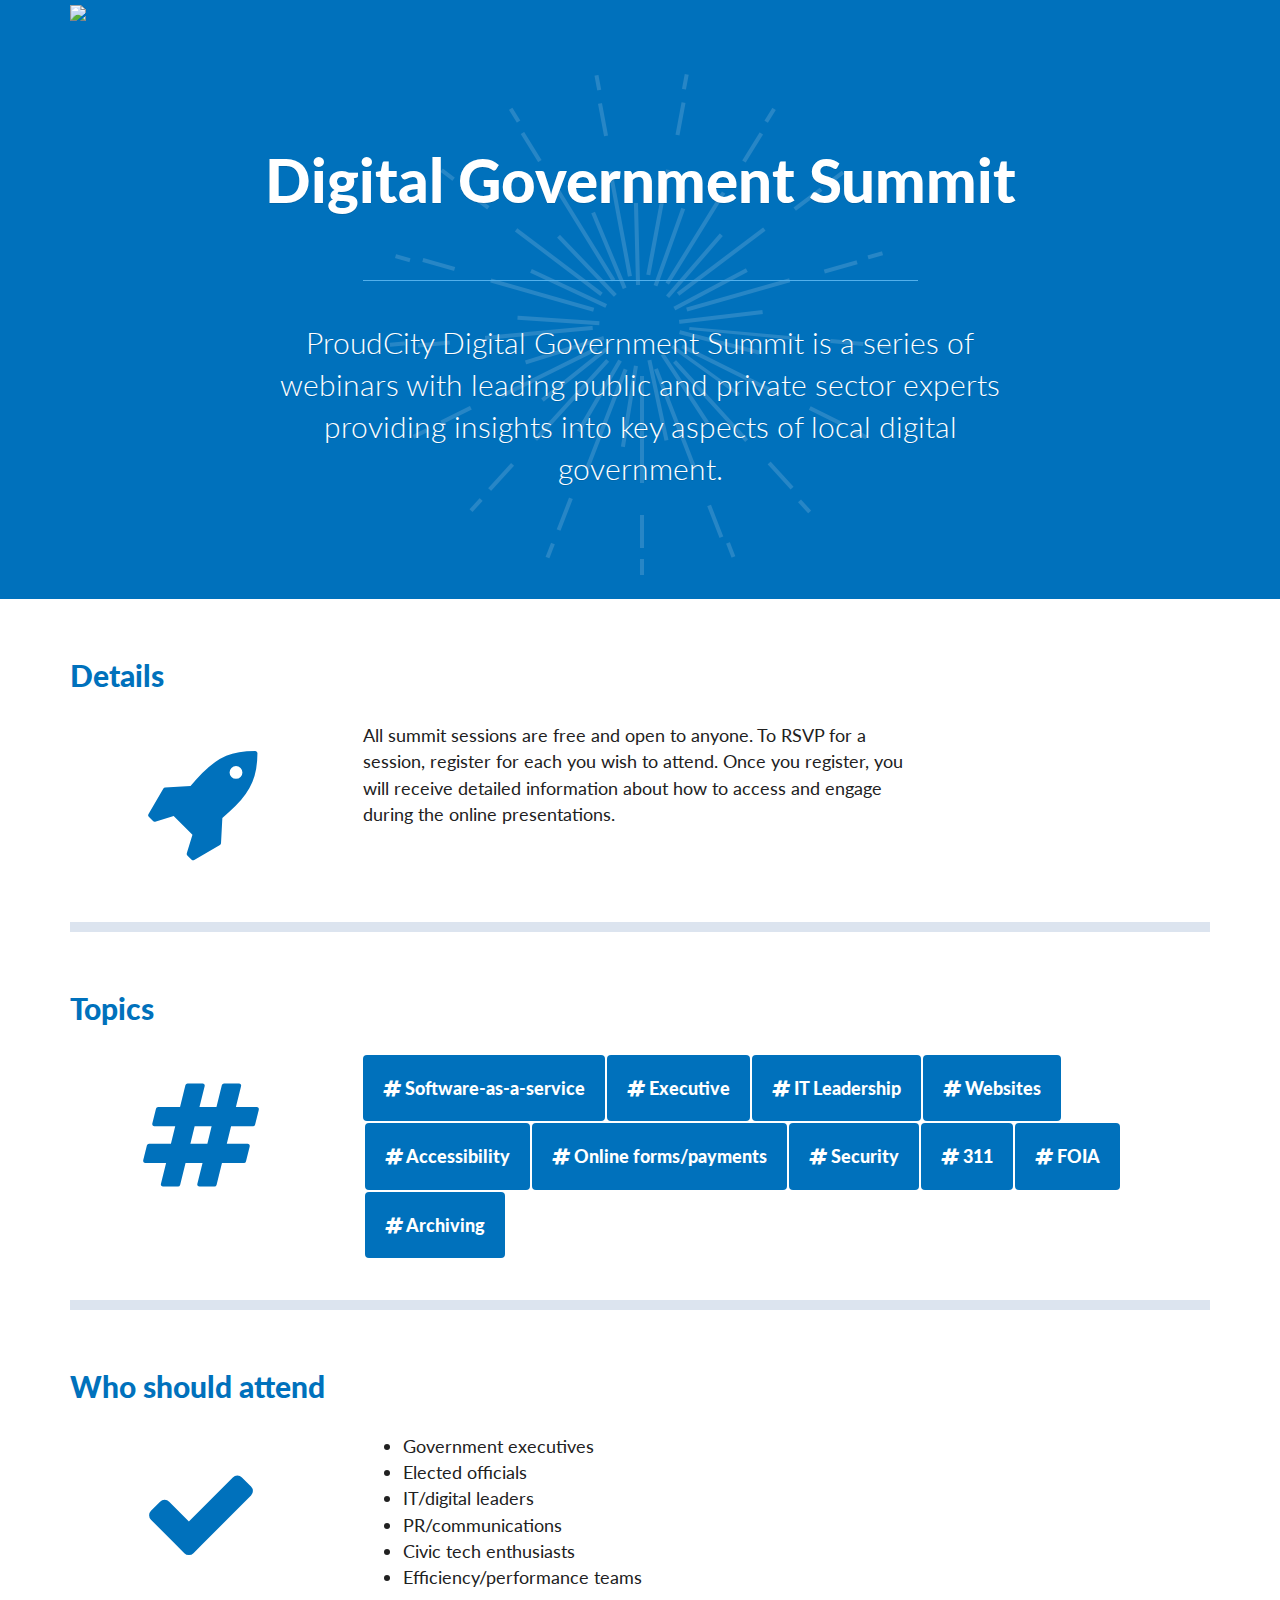
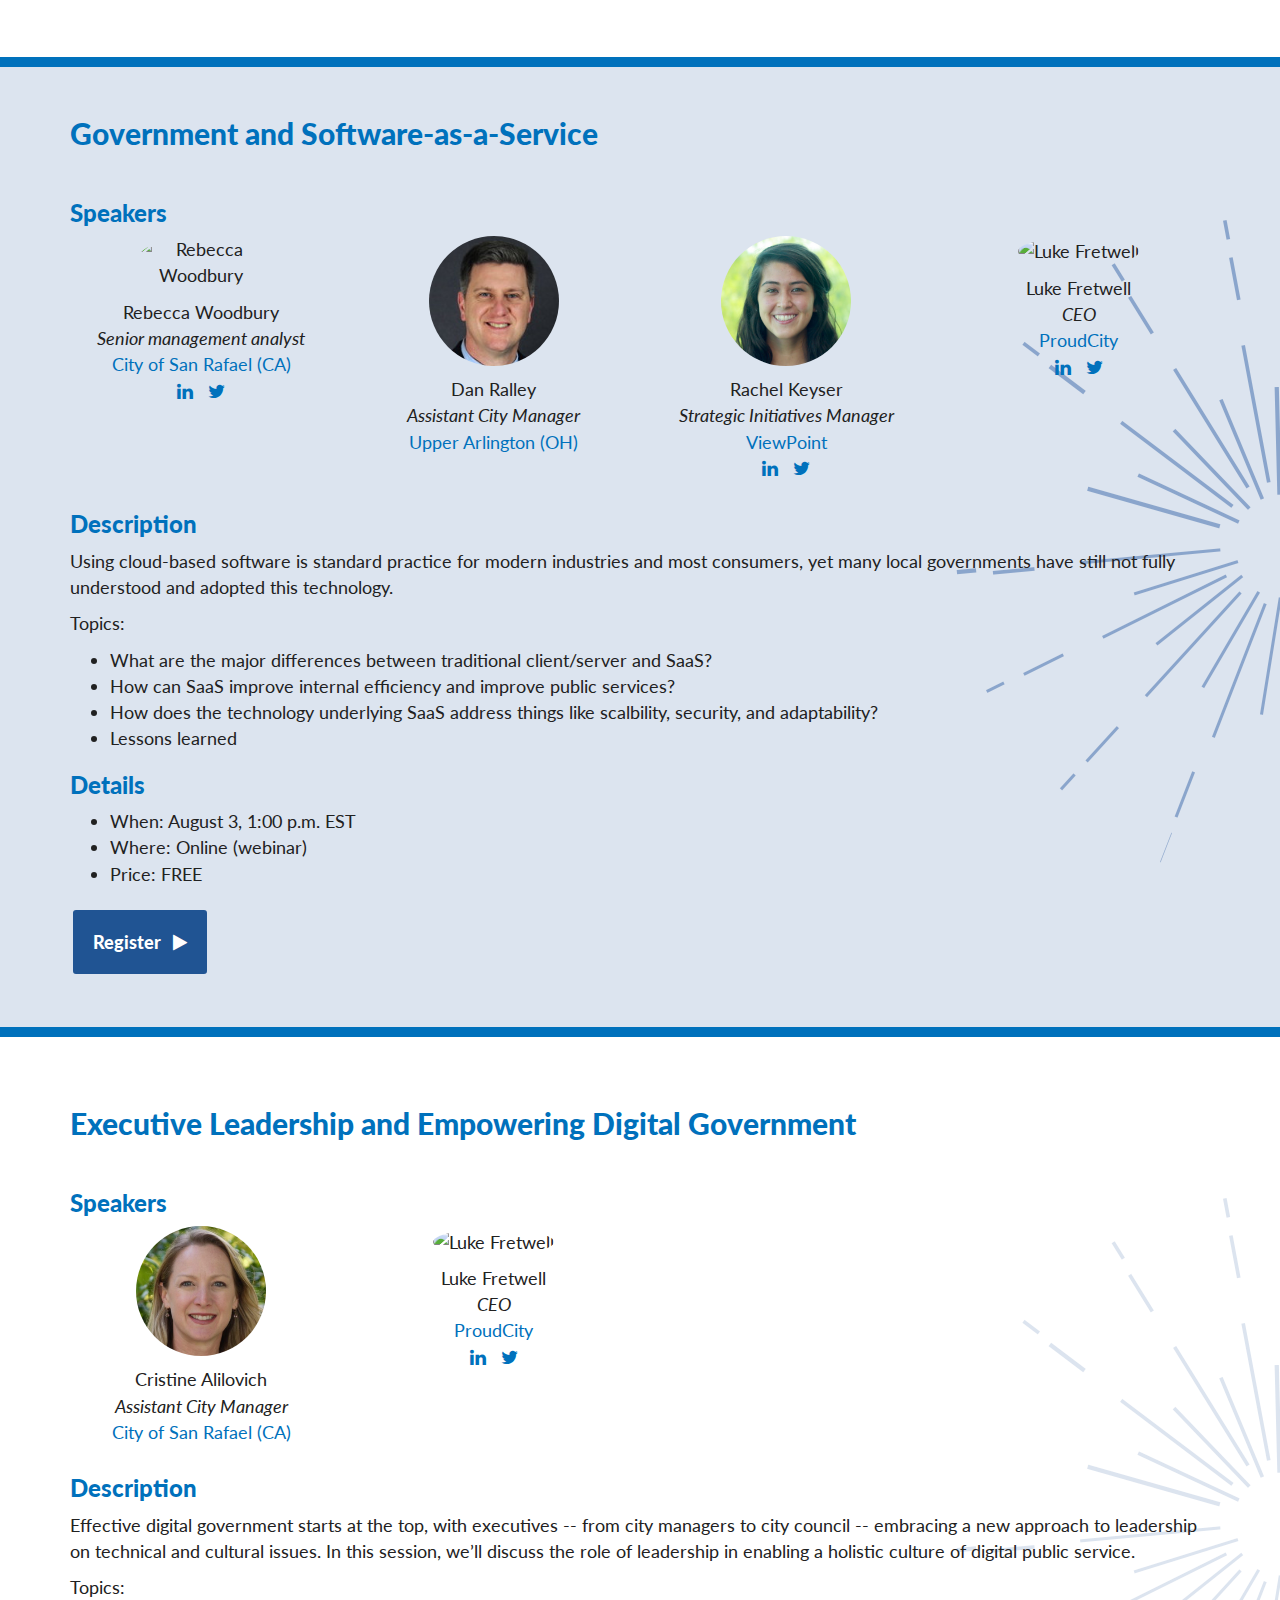
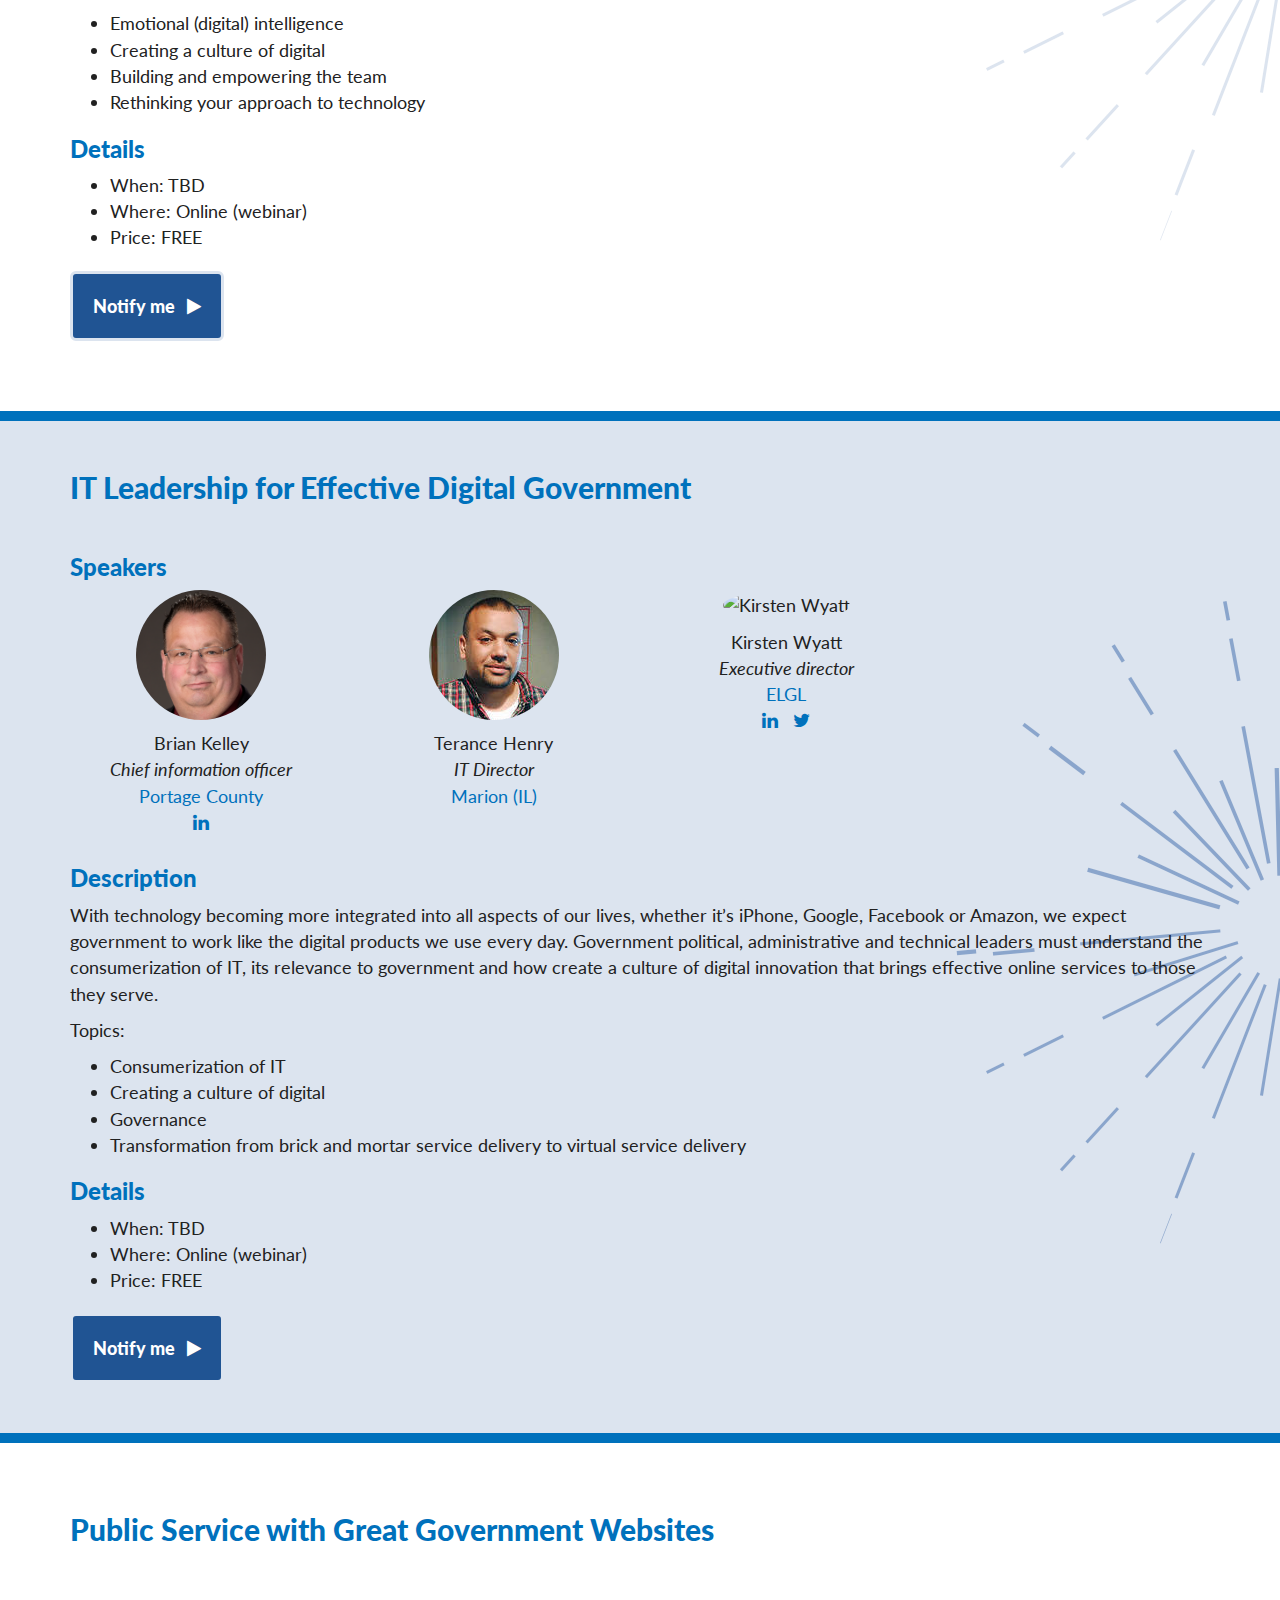
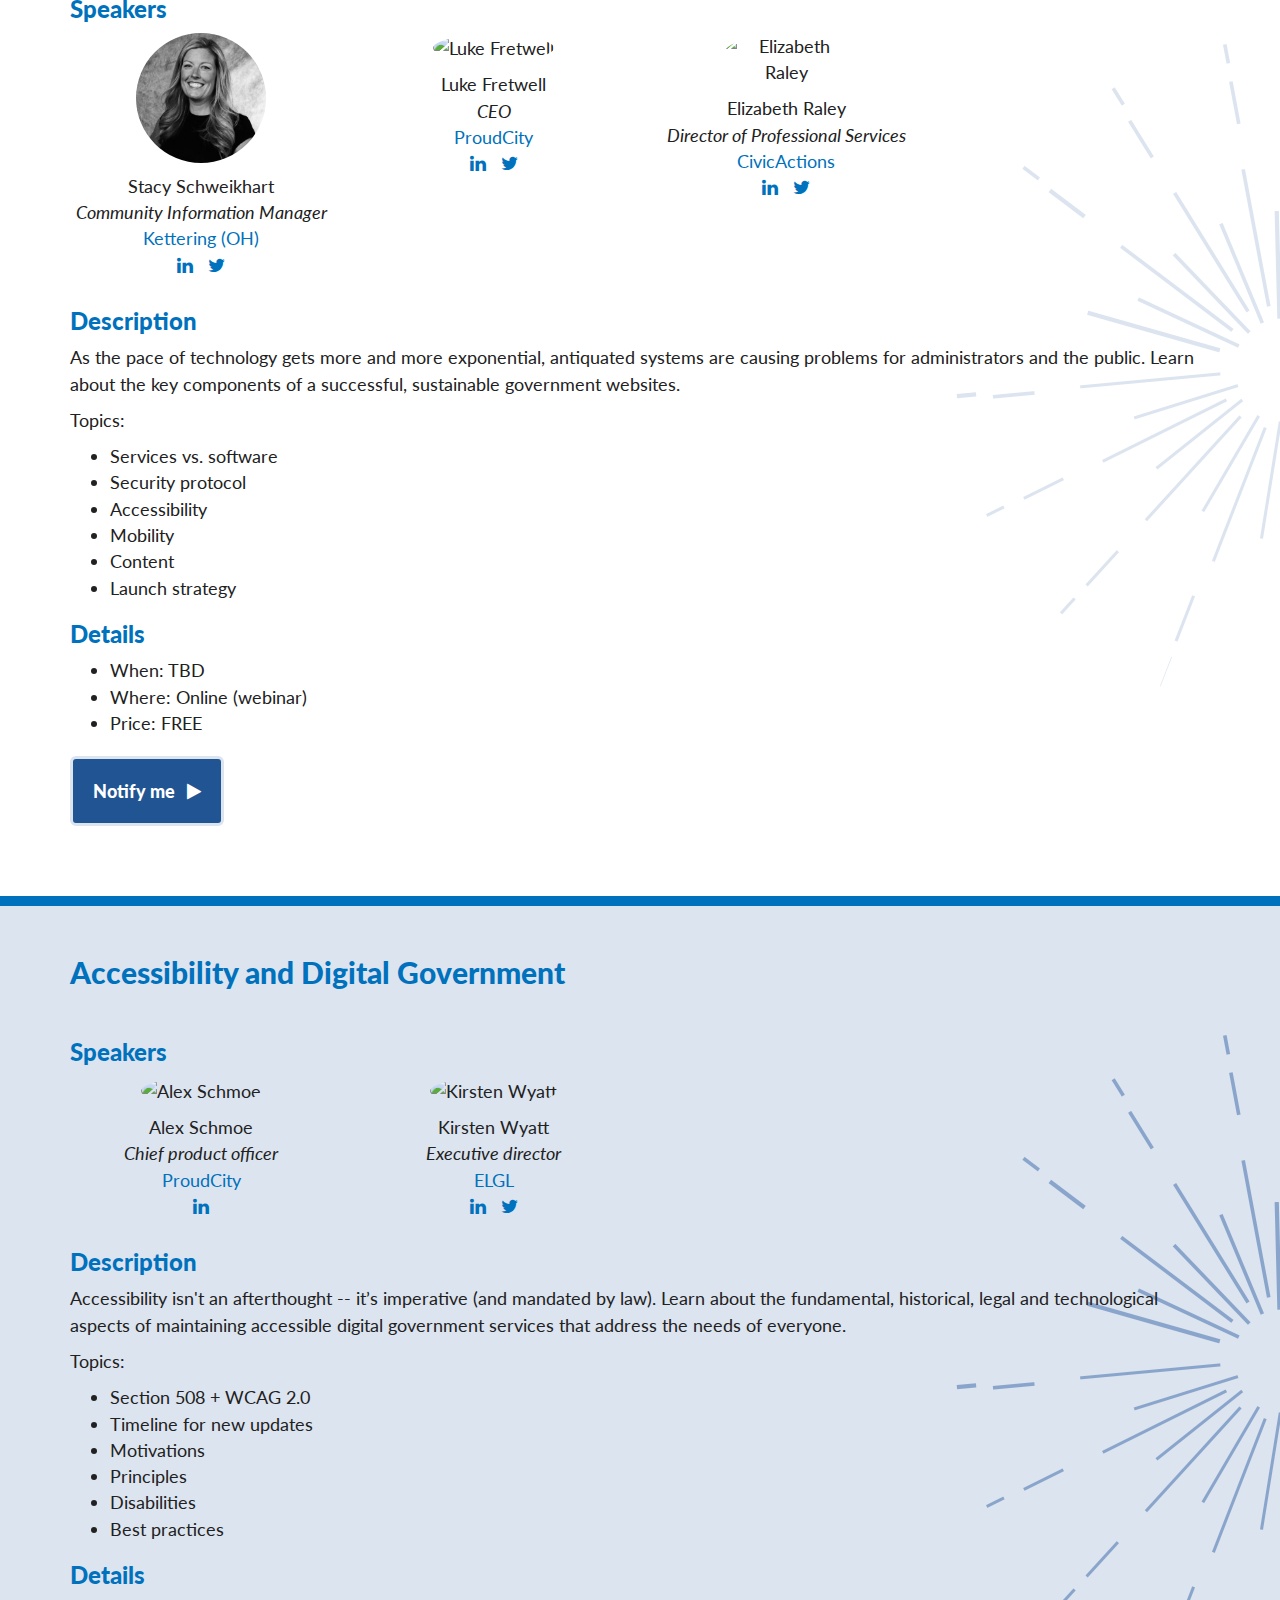
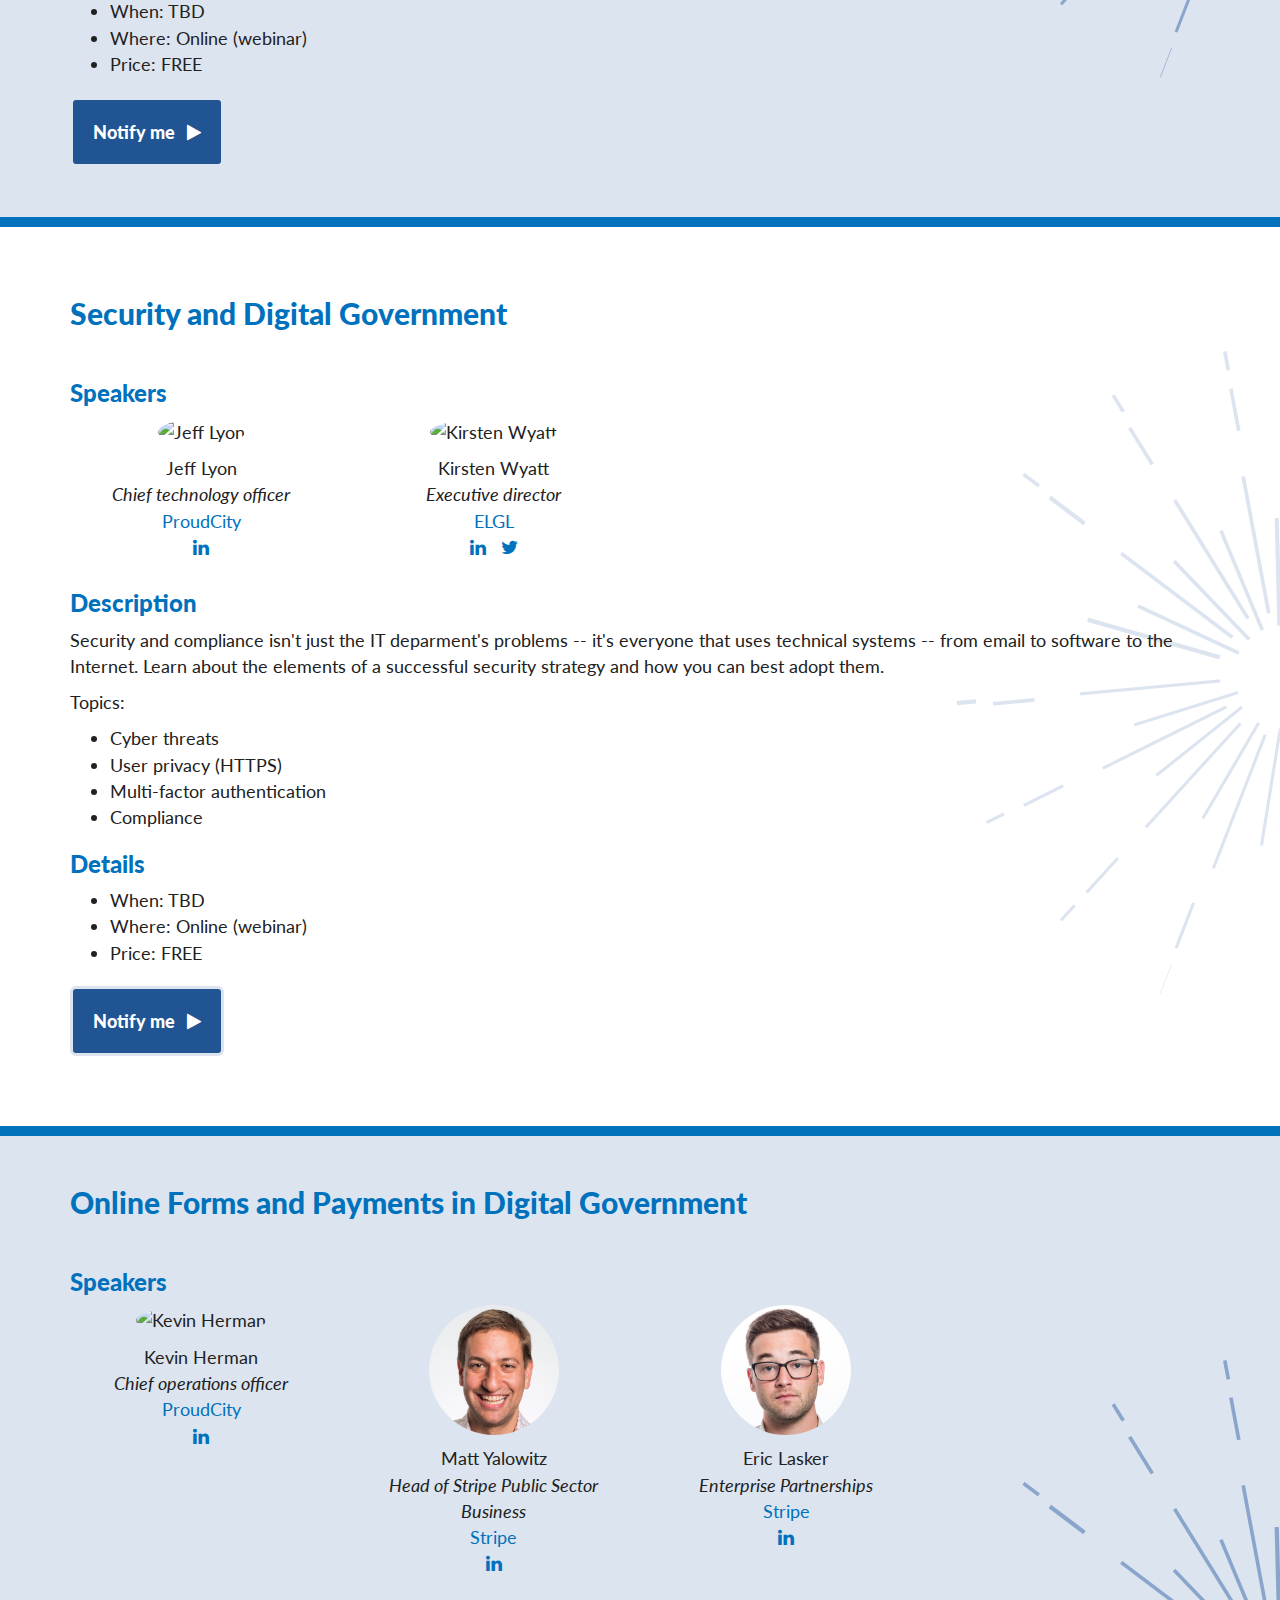
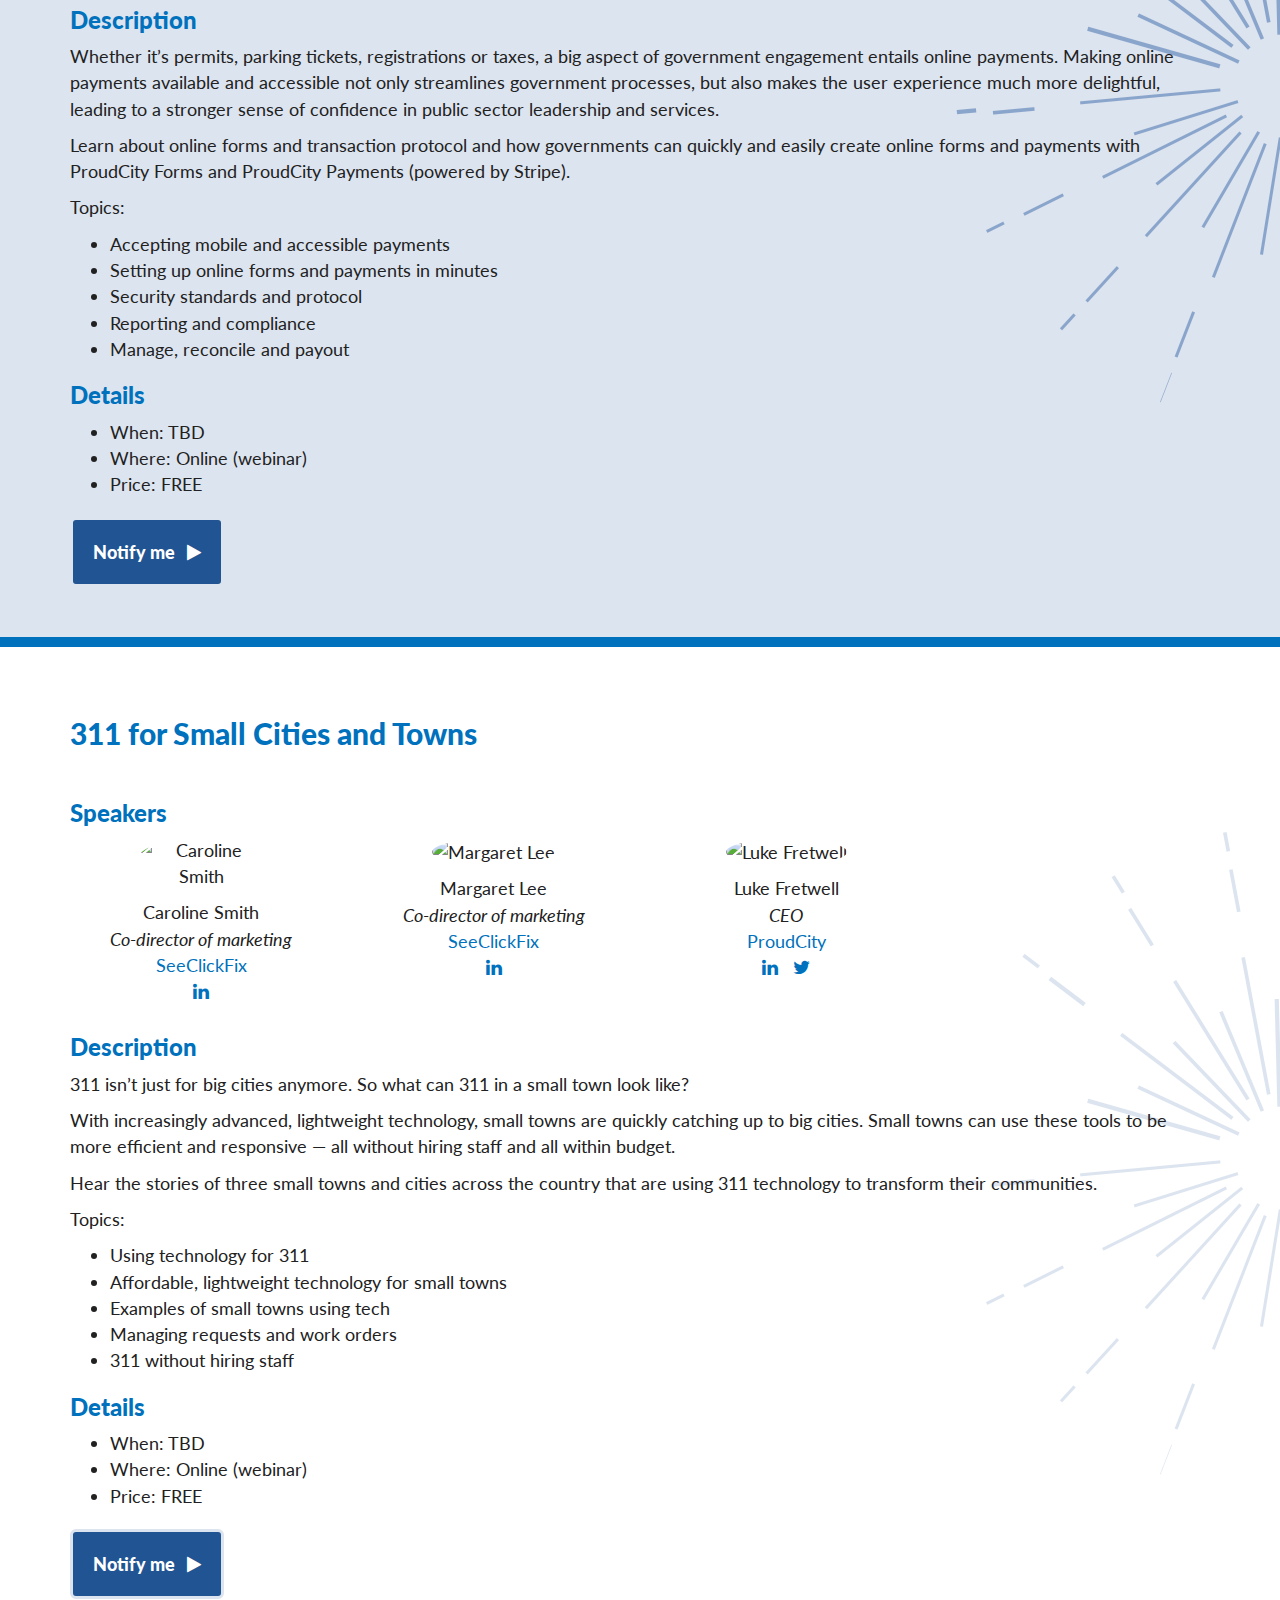
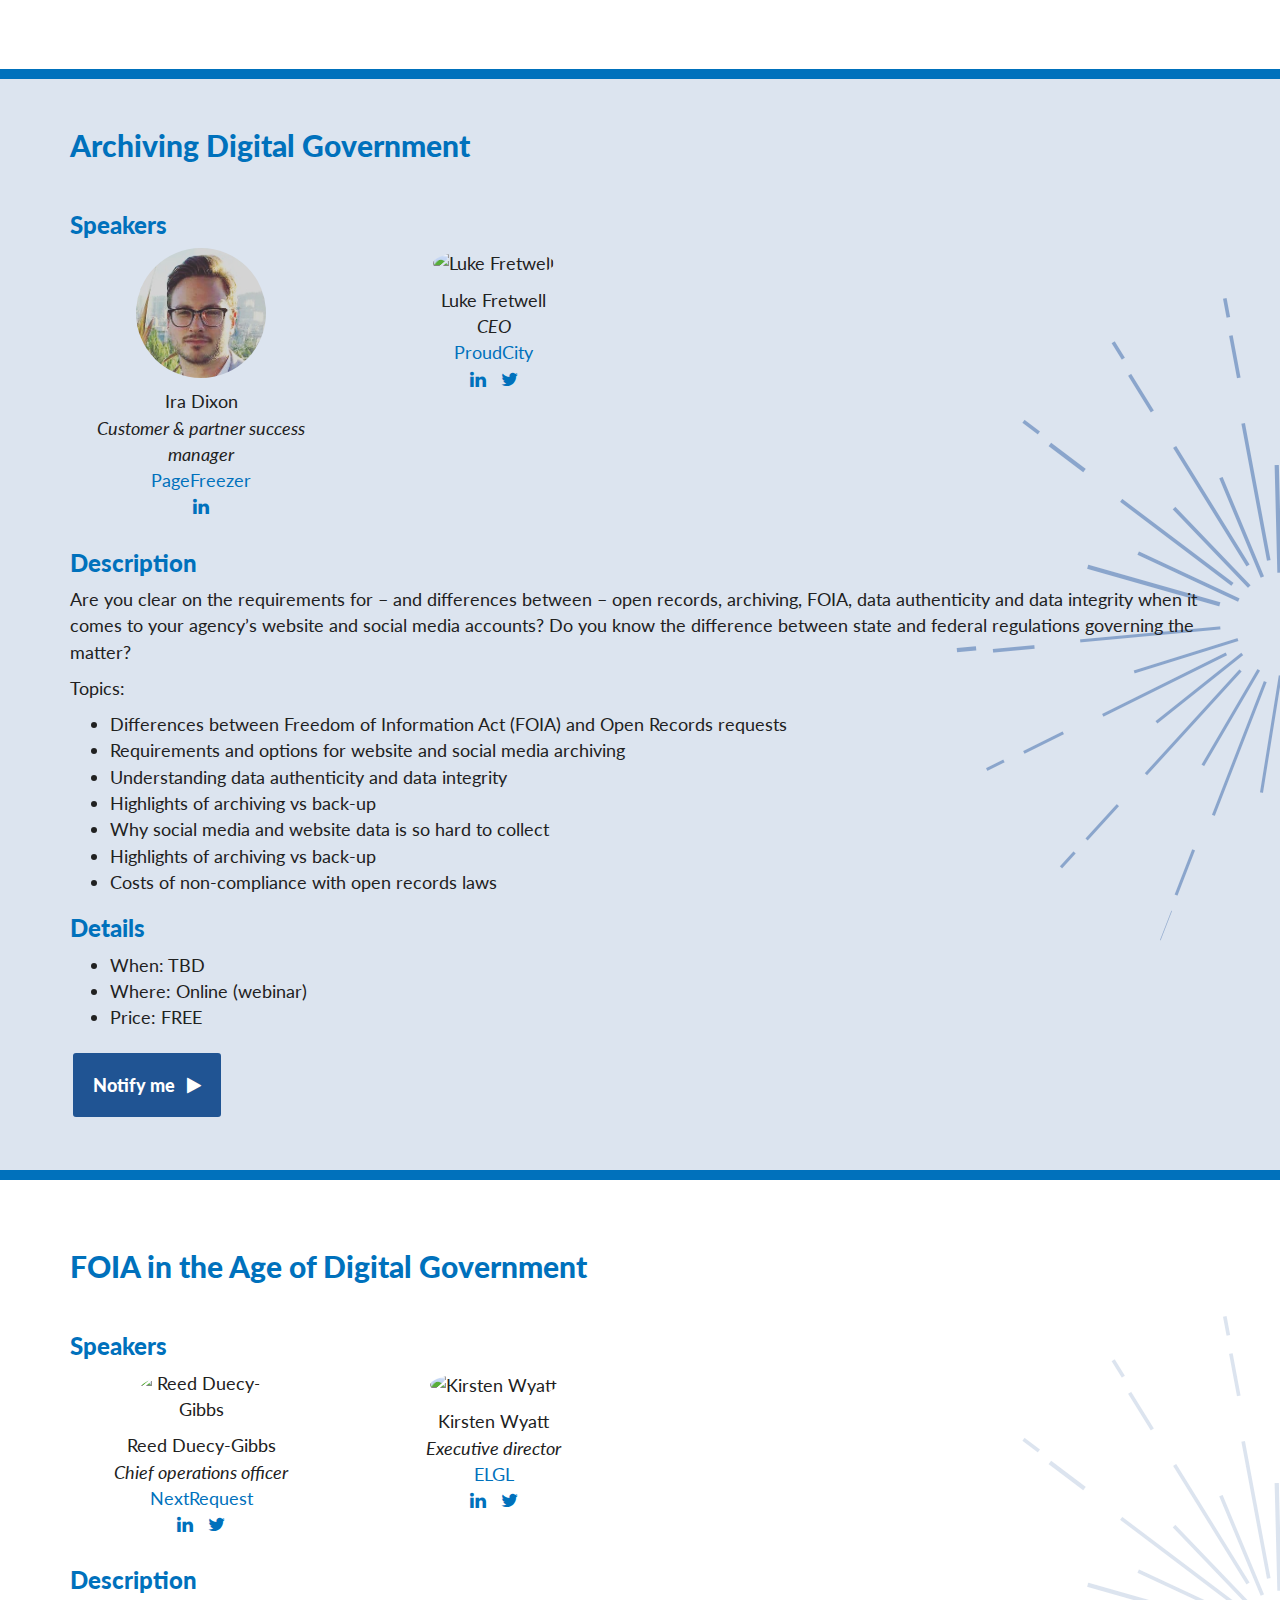
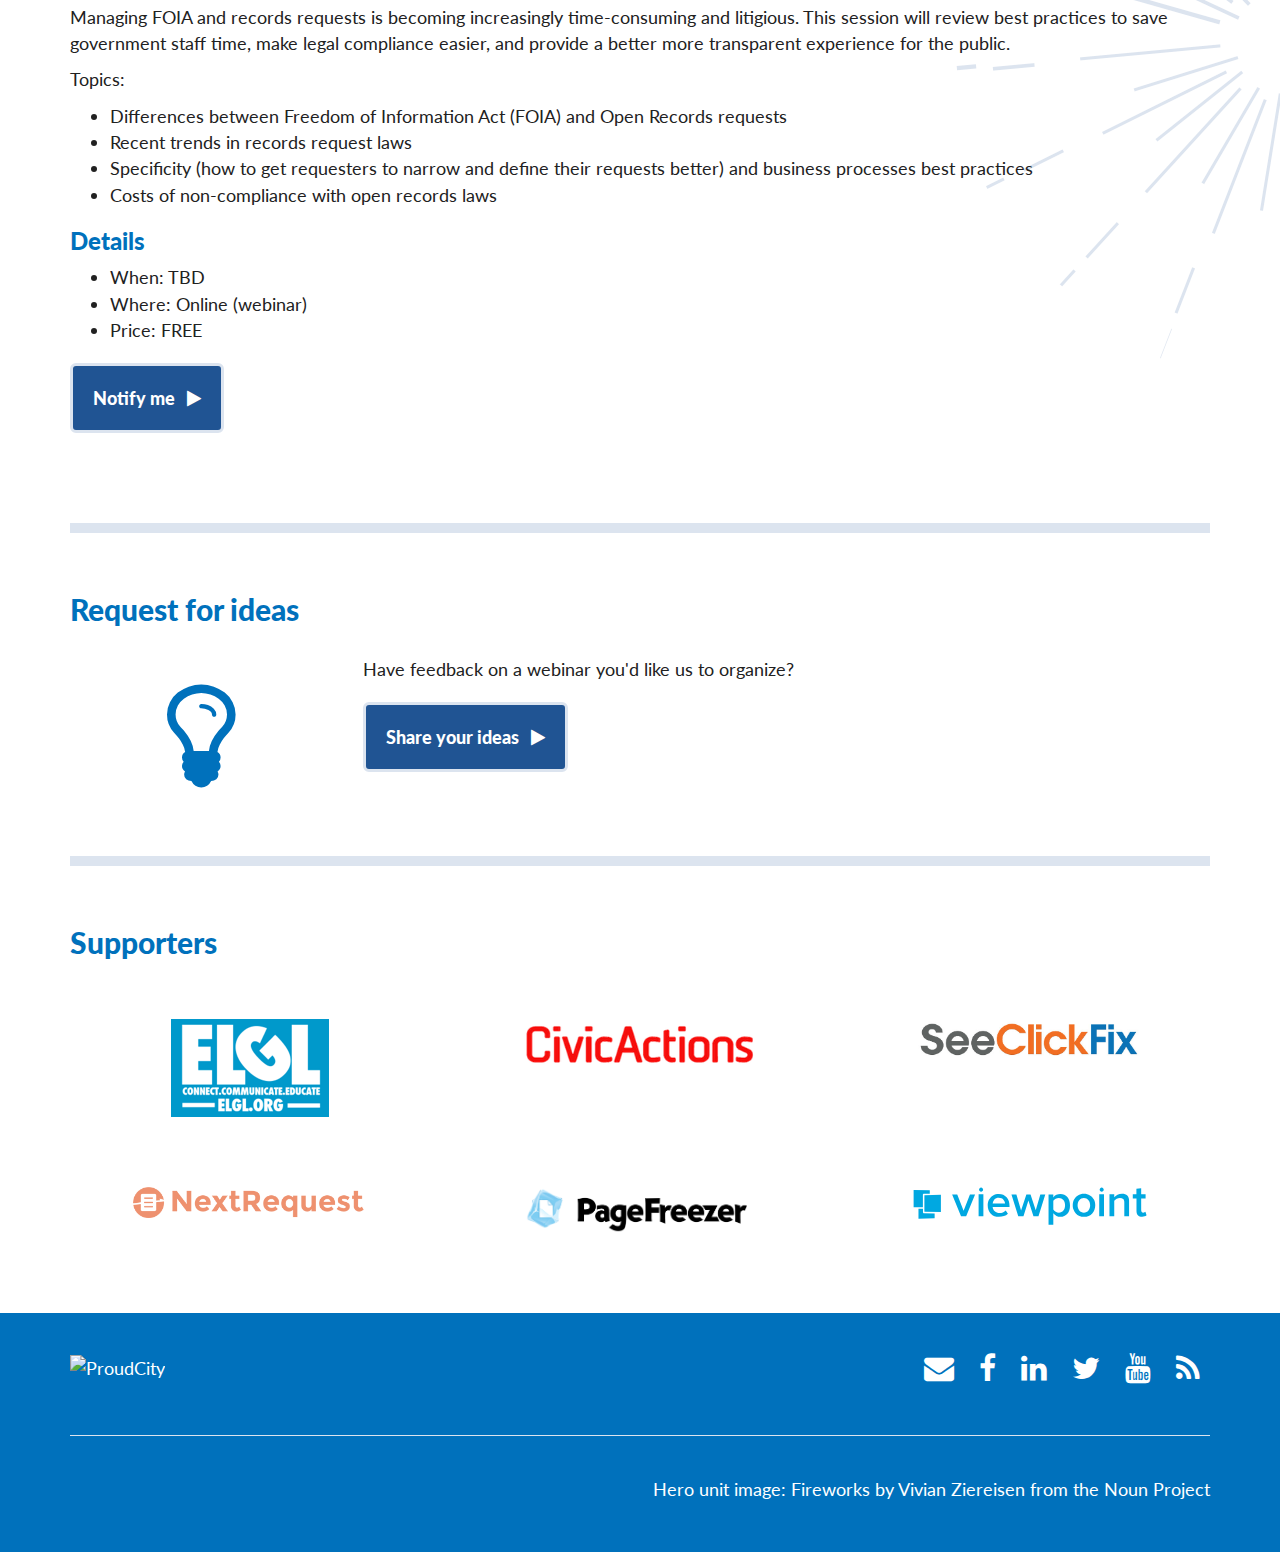
==== index.html @ a0f7ea55 "Add Stacy" ====
<!DOCTYPE html>
<!-- saved from url=(0051)https://getbootstrap.com/examples/starter-template/ -->
<html lang="en"><head><meta http-equiv="Content-Type" content="text/html; charset=UTF-8">
    
    <meta http-equiv="X-UA-Compatible" content="IE=edge">
    <meta name="viewport" content="width=device-width, initial-scale=1">
    <!-- The above 3 meta tags *must* come first in the head; any other head content must come *after* these tags -->
    <meta name="description" content="ProudCity Digital Government Summit is a series of webinars with leading public and private sector experts providing insights into key aspects of local digital government.">
    <meta name="author" content="ProudCity">

    <link rel="apple-touch-icon" sizes="57x57" href="img/favicon/apple-icon-57x57.png">
    <link rel="apple-touch-icon" sizes="60x60" href="img/favicon/apple-icon-60x60.png">
    <link rel="apple-touch-icon" sizes="72x72" href="img/favicon/apple-icon-72x72.png">
    <link rel="apple-touch-icon" sizes="76x76" href="img/favicon/apple-icon-76x76.png">
    <link rel="apple-touch-icon" sizes="114x114" href="img/favicon/apple-icon-114x114.png">
    <link rel="apple-touch-icon" sizes="120x120" href="img/favicon/apple-icon-120x120.png">
    <link rel="apple-touch-icon" sizes="144x144" href="img/favicon/apple-icon-144x144.png">
    <link rel="apple-touch-icon" sizes="152x152" href="img/favicon/apple-icon-152x152.png">
    <link rel="apple-touch-icon" sizes="180x180" href="img/favicon/apple-icon-180x180.png">
    <link rel="icon" type="image/png" sizes="192x192"  href="img/favicon/android-icon-192x192.png">
    <link rel="icon" type="image/png" sizes="32x32" href="img/favicon/favicon-32x32.png">
    <link rel="icon" type="image/png" sizes="96x96" href="img/favicon/favicon-96x96.png">
    <link rel="icon" type="image/png" sizes="16x16" href="img/favicon/favicon-16x16.png">
    <link rel="manifest" href="/manifest.json">
    <meta name="msapplication-TileColor" content="#ffffff">
    <meta name="msapplication-TileImage" content="img/favicon/ms-icon-144x144.png">
    <meta name="theme-color" content="#ffffff">

    <title>ProudCity Digital Government Summit</title>

    <!-- Bootstrap core CSS -->
      <link href="https://maxcdn.bootstrapcdn.com/bootstrap/3.3.7/css/bootstrap.min.css" rel="stylesheet"></script>

    <!-- Custom ProudCity CSS -->
      <link href="css/style.css" rel="stylesheet"></script>

    <!-- Google Fonts -->
      <link href="https://fonts.googleapis.com/css?family=Lato:300,400,900" rel="stylesheet">

    <!-- Font Awesome -->
      <link href="https://maxcdn.bootstrapcdn.com/font-awesome/4.7.0/css/font-awesome.min.css" rel="stylesheet">

    <!-- Javascript -->
      <script src="https://maxcdn.bootstrapcdn.com/bootstrap/3.3.7/js/bootstrap.min.js" integrity="sha384-Tc5IQib027qvyjSMfHjOMaLkfuWVxZxUPnCJA7l2mCWNIpG9mGCD8wGNIcPD7Txa" crossorigin="anonymous"></script>

    <!-- HTML5 shim and Respond.js for IE8 support of HTML5 elements and media queries -->
    <!--[if lt IE 9]>
      <script src="https://oss.maxcdn.com/html5shiv/3.7.3/html5shiv.min.js"></script>
      <script src="https://oss.maxcdn.com/respond/1.4.2/respond.min.js"></script>
    <![endif]-->
  </head>

  <body>

    <nav class="navbar navbar-inverse navbar-fixed-top">
      <div class="container">
        <div class="navbar-header">
          <button type="button" class="navbar-toggle collapsed" data-toggle="collapse" data-target="#navbar" aria-expanded="false" aria-controls="navbar">
            <span class="sr-only">Toggle navigation</span>
            <span class="icon-bar"></span>
            <span class="icon-bar"></span>
            <span class="icon-bar"></span>
          </button>
          <a class="navbar-left" href="https://ProudCity.com/"><img src="https://storage.googleapis.com/proudcity/wwwproudcity/uploads/2015/12/logo-white.png" alt="ProudCity" title="ProudCity"></a>
        </div><!--
        <div id="navbar" class="collapse navbar-collapse">
          <ul class="nav navbar-nav">
            <li class="active"><a href="https://getbootstrap.com/examples/starter-template/#">Home</a></li>
            <li><a href="#" class=""></a></li>
          </ul>
        </div> --> <!--/.nav-collapse -->
      </div>
    </nav>

    <main class="bs-docs-masthead">

      <div class="container">

        <div class="row">
          <div class="col-md-12">
            <h1>Digital Government Summit</h1>
            <p class="lead">
            </p>
          </div>
        </div>

        <div class="row">
          <div class="col-md-3">
            &nbsp;
          </div>
          <div class="col-md-6">
            <hr>
          </div>
          <div class="col-md-3">
            &nbsp;
          </div>
        </div>

        <div class="row">
          <div class="col-md-1">
            &nbsp;
          </div>

          <div class="col-md-10">
            <p class="lead">ProudCity Digital Government Summit is a series of webinars with leading public and private sector experts providing insights into key aspects of local digital government.</p>
          </div>

          <div class="col-md-1">
            &nbsp;
          </div>

        </div>

      </div>

    </main>

    <div class="container">

      <div class="row">
        <div class="col-md-12">
          <h2>Details</h2>
        </div>
      </div>

      <div class="row">
        <div class="col-md-3 sessions text-center">
          <i class="fa fa-rocket" aria-hidden="true"></i>
        </div>
        <div class="col-md-6">
          <p>
          All summit sessions are free and open to anyone. To RSVP for a session, register for each you wish to attend. Once you register, you will receive detailed information about how to access and engage during the online presentations.
          </p>
        </div>
        <div class="col-md-3">
        </div>
      </div>

      <div class="row">
        <div class="col-md-12">
          <hr>
        </div>
      </div>

      <div class="row">
        <div class="col-md-12">
          <h2>Topics</h2>
        </div>
      </div>
      
      <div class="row">
        <div class="col-md-3 sessions text-center">
          <i class="fa fa-hashtag" aria-hidden="true"></i>
        </div>
        <div class="col-md-9">
          <ul class="nav nav-pills">
            <li role="presentation"><a href="#saas"><i class="fa fa-hashtag" aria-hidden="true"></i> Software-as-a-service</a></li>
            <li role="presentation"><a href="#exec"><i class="fa fa-hashtag" aria-hidden="true"></i> Executive</a></li>
            <li role="presentation"><a href="#it-leader"><i class="fa fa-hashtag" aria-hidden="true"></i> IT Leadership</a></li>
            <li role="presentation"><a href="#websites"><i class="fa fa-hashtag" aria-hidden="true"></i> Websites</a></li>
            <li role="presentation"><a href="#accessibility"><i class="fa fa-hashtag" aria-hidden="true"></i> Accessibility</a></li>
            <li role="presentation"><a href="#forms-payments"><i class="fa fa-hashtag" aria-hidden="true"></i> Online forms/payments</a></li>
            <li role="presentation"><a href="#security"><i class="fa fa-hashtag" aria-hidden="true"></i> Security</a></li>
            <li role="presentation"><a href="#311"><i class="fa fa-hashtag" aria-hidden="true"></i> 311</a></li>
            <li role="presentation"><a href="#foia"><i class="fa fa-hashtag" aria-hidden="true"></i> FOIA</a></li>
            <li role="presentation"><a href="#archiving"><i class="fa fa-hashtag" aria-hidden="true"></i> Archiving</a></li>
          </ul>
        </div>
      </div>

      <div class="row">
        <div class="col-md-12">
          <hr>
        </div>
      </div>

      <div class="row">
        <div class="col-md-12">
          <h2>Who should attend</h2>
        </div>
      </div>

      <div class="row">
        <div class="col-md-3 sessions text-center">
          <i class="fa fa-check" aria-hidden="true"></i>
        </div>
        <div class="col-md-6">
          <ul>
            <li>Government executives</li>
            <li>Elected officials</li>
            <li>IT/digital leaders</li>
            <li>PR/communications</li>
            <li>Civic tech enthusiasts</li>
            <li>Efficiency/performance teams</li>
          </ul>
          <p>&nbsp;</p>
        </div>
        <div class="col-md-1">
        </div>
      </div>

    </div>

    <div class="section2">
    <div class="container">

      <div class="row">
        <div class="col-md-12">
          <h2><a name="saas"></a><a href="http://go.viewpointcloud.com/local-government-webinars">Government and Software-as-a-Service</a></h2>
        </div>
      </div>

      <div class="row">
        <div class="col-md-12">
          <h3>Speakers</h3>
          <div class="row text-center people">
            <div class="col-md-3">
              <p><img src="https://storage.googleapis.com/proudcity/wwwproudcity/uploads/2017/04/rebecca-woodbury-square.png" alt="Rebecca Woodbury" title="Rebecca Woodbury"></p>
              <p>Rebecca Woodbury<br>
                <em>Senior management analyst</em><br>
                <a href="https://www.cityofsanrafael.org/">City of San Rafael (CA)</a><br>
                <a href="https://www.linkedin.com/in/rebeccawoodbury/"><i class="fa fa-linkedin" aria-hidden="true"></i></a> &nbsp; <a href="https://twitter.com/whatupsanrafael"> <i class="fa fa-twitter" aria-hidden="true"></i></a>
              </p>
            </div>
            <div class="col-md-3">
              <p><img src="img/people/dan-ralley.jpg" alt="Dan Ralley" title="Dan Ralley"></p>
              <p>Dan Ralley<br>
                <em>Assistant City Manager</em><br>
                <a href="http://www.uaoh.net/">Upper Arlington (OH)</a><br>
              </p>
            </div>
            <div class="col-md-3">
              <p><img src="img/people/rachel-keyser.jpg" alt="Rachel Keyser" title="Rachel Keyser"></p>
              <p>Rachel Keyser<br>
                <em>Strategic Initiatives Manager</em><br>
                <a href="http://viewpoint.com/">ViewPoint</a><br>
                <a href="https://www.linkedin.com/in/rachelskeyser/"><i class="fa fa-linkedin" aria-hidden="true"></i></a> &nbsp; <a href="https://twitter.com/rachel_keyser"> <i class="fa fa-twitter" aria-hidden="true"></i></a>
              </p>
            </div>
            <div class="col-md-3">
              <p><img src="https://pbs.twimg.com/profile_images/502213695686983680/LmKBjvRv_400x400.jpeg" alt="Luke Fretwell" title="Luke Fretwell"></p>
              <p>Luke Fretwell<br>
                <em>CEO</em><br>
                <a href="https://proudcity.com/">ProudCity</a><br>
                <a href="https://www.linkedin.com/in/lukefretwell/"><i class="fa fa-linkedin" aria-hidden="true"></i></a> &nbsp; <a href="https://twitter.com/lukefretwell"> <i class="fa fa-twitter" aria-hidden="true"></i></a>
              </p>
            </div>
          </div>
          <h3>Description</h3>
          <p>Using cloud-based software is standard practice for modern industries and most consumers, yet many local governments have still not fully understood and adopted this technology.</p>
          <p>Topics:</p>
          <ul>
            <li>What are the major differences between traditional client/server and SaaS?</li>
            <li>How can SaaS improve internal efficiency and improve public services?</li>
            <li>How does the technology underlying SaaS address things like scalbility, security, and adaptability?
</li>
            <li>Lessons learned</li>
          </ul>
          <h3>Details</h3>
          <ul>
            <li>When: August 3, 1:00 p.m. EST</li>
            <li>Where: Online (webinar)</li>
            <li>Price: FREE</li>
          </ul>
            <p> <a href="http://go.viewpointcloud.com/local-government-webinars" class="btn btn-outline-inverse btn-lg">Register &nbsp; <i class="fa fa-play" aria-hidden="true"></i></a></p>
        </div>
      </div>

    </div>
    </div>

    <div class="section">
    <div class="container">

      <div class="row">
        <div class="col-md-12">
          <h2><a href=""name="exec">Executive Leadership and Empowering Digital Government</a></h2>
        </div>
      </div>

      <div class="row">
        <div class="col-md-12">
          <h3>Speakers</h3>
          <div class="row text-center people">
            <div class="col-md-3">
              <p><img src="img/people/cristine-alilovich.jpg" alt="Cristine Alilovich" title="Cristine Alilovich"></p>
              <p>Cristine Alilovich<br>
                <em>Assistant City Manager</em><br>
                <a href="https://www.cityofsanrafael.org/">City of San Rafael (CA)</a><br>
              </p>
            </div>
            <div class="col-md-3">
              <p><img src="https://pbs.twimg.com/profile_images/502213695686983680/LmKBjvRv_400x400.jpeg" alt="Luke Fretwell" title="Luke Fretwell"></p>
              <p>Luke Fretwell<br>
                <em>CEO</em><br>
                <a href="https://proudcity.com/">ProudCity</a><br>
                <a href="https://www.linkedin.com/in/lukefretwell/"><i class="fa fa-linkedin" aria-hidden="true"></i></a> &nbsp; <a href="https://twitter.com/lukefretwell"> <i class="fa fa-twitter" aria-hidden="true"></i></a>
              </p>
            </div>
            <div class="col-md-3">
              &nbsp;
            </div>
            <div class="col-md-3">
              &nbsp;
            </div>
          </div>
          <h3>Description</h3>
          <p>Effective digital government starts at the top, with executives -- from city managers to city council -- embracing a new approach to leadership on technical and cultural issues. In this session, we’ll discuss the role of leadership in enabling a holistic culture of digital public service.</p>
          <p>Topics:</p>
          <ul>
            <li>Emotional (digital) intelligence</li>
            <li>Creating a culture of digital</li>
            <li>Building and empowering the team</li>
            <li>Rethinking your approach to technology</li>
          </ul>
          <h3>Details</h3>
          <ul>
            <li>When: TBD</li>
            <li>Where: Online (webinar)</li>
            <li>Price: FREE</li>
          </ul>
            <p> <a href="https://goo.gl/forms/pdlOlJfHWS7Ci3Ex1" class="btn btn-outline-inverse btn-lg">Notify me &nbsp; <i class="fa fa-play" aria-hidden="true"></i></a></p>
        </div>
      </div>
      
    </div>
    </div>

    <div class="section2">
    <div class="container">

      <div class="row">
        <div class="col-md-12">
          <h2><a href=""name="it-leader">IT Leadership for Effective Digital Government</a></h2>
        </div>
      </div>

      <div class="row">
        <div class="col-md-12">
          <h3>Speakers</h3>
          <div class="row text-center people">
            <div class="col-md-3">
              <p><img src="img/people/brian-kelley.jpg" alt="Brian Kelley" title="Brian Kelley"></p>
              <p>Brian Kelley<br>
                <em>Chief information officer</em><br>
                <a href="http://www.co.portage.oh.us/">Portage County</a><br>
                <a href="https://www.linkedin.com/in/briankelley"><i class="fa fa-linkedin" aria-hidden="true"></i></a>
              </p>
            </div>
            <div class="col-md-3">
              <p><img src="img/people/terance-henry.jpg" alt="Terance Henry" title="Terance Henry"></p>
              <p>Terance Henry<br>
                <em>IT Director</em><br>
                <a href="http://www.cityofmarionil.gov">Marion (IL)</a><br>
              </p>
            </div>
            <div class="col-md-3">
              <p><img src="https://pbs.twimg.com/profile_images/871022164027162624/FCsP_ynO_400x400.jpg" alt="Kirsten Wyatt" title="Kirsten Wyatt"></p>
              <p>Kirsten Wyatt<br>
                <em>Executive director</em><br>
                <a href="http://elgl.org/">ELGL</a><br>
                <a href="https://www.linkedin.com/in/kwyatt/"><i class="fa fa-linkedin" aria-hidden="true"></i></a> &nbsp; <a href="https://twitter.com/kowyatt?lang=en"> <i class="fa fa-twitter" aria-hidden="true"></i></a>
              </p>
            </div>
            <div class="col-md-3">
              &nbsp;
            </div>
          </div>
          <h3>Description</h3>
          <p>With technology becoming more integrated into all aspects of our lives, whether it’s iPhone, Google, Facebook or Amazon, we expect government to work like the digital products we use every day. Government political, administrative and technical leaders must understand the consumerization of IT, its relevance to government and how create a culture of digital innovation that brings effective online services to those they serve.</p>
          <p>Topics:</p>
          <ul>
            <li>Consumerization of IT</li>
            <li>Creating a culture of digital</li>
            <li>Governance</li>
            <li>Transformation from brick and mortar service delivery to virtual service delivery</li>
          </ul>
          <h3>Details</h3>
          <ul>
            <li>When: TBD</li>
            <li>Where: Online (webinar)</li>
            <li>Price: FREE</li>
          </ul>
            <p> <a href="https://goo.gl/forms/pdlOlJfHWS7Ci3Ex1" class="btn btn-outline-inverse btn-lg">Notify me &nbsp; <i class="fa fa-play" aria-hidden="true"></i></a></p>
        </div>
      </div>
      
    </div>
    </div>


    <div class="section">
    <div class="container">

      <div class="row">
        <div class="col-md-12">
          <h2><a href=""name="websites">Public Service with Great Government Websites</a></h2>
        </div>
      </div>

      <div class="row">
        <div class="col-md-12">
          <h3>Speakers</h3>
          <div class="row text-center people">
            <div class="col-md-3">
              <p><img src="img/people/stacy-schweikhart.jpg" alt="Stacy Schweikhart" title="Stacy Schweikhart"></p>
              <p>Stacy Schweikhart<br>
                <em>Community Information Manager</em><br>
                <a href="https://www.ketteringoh.org/">Kettering (OH)</a><br>
                <a href="https://www.linkedin.com/in/stacy-wall-schweikhart/"><i class="fa fa-linkedin" aria-hidden="true"></i></a> &nbsp; <a href="https://twitter.com/swschweikhart"> <i class="fa fa-twitter" aria-hidden="true"></i></a>
              </p>
            </div>
            <div class="col-md-3">
              <p><img src="https://pbs.twimg.com/profile_images/502213695686983680/LmKBjvRv_400x400.jpeg" alt="Luke Fretwell" title="Luke Fretwell"></p>
              <p>Luke Fretwell<br>
                <em>CEO</em><br>
                <a href="https://proudcity.com/">ProudCity</a><br>
            <a href="https://www.linkedin.com/in/lukefretwell/"><i class="fa fa-linkedin" aria-hidden="true"></i></a> &nbsp; <a href="https://twitter.com/lukefretwell"> <i class="fa fa-twitter" aria-hidden="true"></i></a>
              </p>
            </div>
            <div class="col-md-3">
          <p><img src="https://civicactions.com/wp-content/uploads/2015/12/Elizabeth-Raley.jpg"  alt="Elizabeth Raley" title="Elizabeth Raley"></p>
          <p>Elizabeth Raley<br>
            <em>Director of Professional Services</em><br>
            <a href="https://civicactions.com/">CivicActions</a><br>
            <a href="https://www.linkedin.com/in/elizabethraley/"><i class="fa fa-linkedin" aria-hidden="true"></i></a> &nbsp; <a href="https://twitter.com/elizabethraley"> <i class="fa fa-twitter" aria-hidden="true"></i></a>
          </p>
            </div>
            <div class="col-md-3">
              &nbsp;
            </div>
          </div>
          <h3>Description</h3>
          <p>As the pace of technology gets more and more exponential, antiquated systems are causing problems for administrators and the public. Learn about the key components of a successful, sustainable government websites.</p>
          <p>Topics:</p>
          <ul>
            <li>Services vs. software</li>
            <li>Security protocol</li>
            <li>Accessibility</li>
            <li>Mobility</li>
            <li>Content</li>
            <li>Launch strategy</li>
          </ul>
          <h3>Details</h3>
          <ul>
            <li>When: TBD</li>
            <li>Where: Online (webinar)</li>
            <li>Price: FREE</li>
          </ul>
            <p> <a href="https://goo.gl/forms/pdlOlJfHWS7Ci3Ex1" class="btn btn-outline-inverse btn-lg">Notify me &nbsp; <i class="fa fa-play" aria-hidden="true"></i></a></p>
        </div>
      </div>
      
    </div>
    </div>

    <div class="section2">
    <div class="container">

      <div class="row">
        <div class="col-md-12">
          <h2><a href=""name="accessibility">Accessibility and Digital Government</a></h2>
        </div>
      </div>

      <div class="row">
        <div class="col-md-12">
          <h3>Speakers</h3>
          <div class="row text-center people">
            <div class="col-md-3">
              <p><img src="https://storage.googleapis.com/proudcity/wwwproudcity/uploads/2015/12/alex-300x300.jpg" alt="Alex Schmoe" title="Alex Schmoe"></p>
              <p>Alex Schmoe<br>
                <em>Chief product officer</em><br>
                <a href="https://proudcity.com/">ProudCity</a><br>
                <a href="https://www.linkedin.com/in/alex-schmoe-597097b2/"><i class="fa fa-linkedin" aria-hidden="true"></i></a>
              </p>
            </div>
            <div class="col-md-3">
              <p><img src="https://pbs.twimg.com/profile_images/871022164027162624/FCsP_ynO_400x400.jpg" alt="Kirsten Wyatt" title="Kirsten Wyatt"></p>
              <p>Kirsten Wyatt<br>
                <em>Executive director</em><br>
                <a href="http://elgl.org/">ELGL</a><br>
                <a href="https://www.linkedin.com/in/kwyatt/"><i class="fa fa-linkedin" aria-hidden="true"></i></a> &nbsp; <a href="https://twitter.com/kowyatt?lang=en"> <i class="fa fa-twitter" aria-hidden="true"></i></a>
              </p>
            </div>
            <div class="col-md-3">
              &nbsp;
            </div>
            <div class="col-md-3">
              &nbsp;
            </div>
          </div>
          <h3>Description</h3>
          <p>Accessibility isn't an afterthought -- it’s imperative (and mandated by law). Learn about the fundamental, historical, legal and technological aspects of maintaining accessible digital government services that address the needs of everyone.</p>
          <p>Topics:</p>
          <ul>
            <li>Section 508 + WCAG 2.0</li>
            <li>Timeline for new updates</li>
            <li>Motivations</li>
            <li>Principles</li>
            <li>Disabilities</li>
            <li>Best practices</li>
          </ul>
          <h3>Details</h3>
          <ul>
            <li>When: TBD</li>
            <li>Where: Online (webinar)</li>
            <li>Price: FREE</li>
          </ul>
            <p> <a href="https://goo.gl/forms/pdlOlJfHWS7Ci3Ex1" class="btn btn-outline-inverse btn-lg">Notify me &nbsp; <i class="fa fa-play" aria-hidden="true"></i></a></p>
        </div>
      </div>
      
    </div>
    </div>

    <div class="section">
    <div class="container">

      <div class="row">
        <div class="col-md-12">
          <h2><a href=""name="security">Security and Digital Government</a></h2>
        </div>
      </div>

      <div class="row">
        <div class="col-md-12">
          <h3>Speakers</h3>
          <div class="row people text-center">
            <div class="col-md-3">
              <p><img src="https://storage.googleapis.com/proudcity/wwwproudcity/uploads/2015/12/jeff-300x300.jpg" alt="Jeff Lyon" title="Jeff Lyon"></p>
              <p>Jeff Lyon<br>
                <em>Chief technology officer</em><br>
                <a href="https://proudcity.com/">ProudCity</a><br>
                <a href="https://www.linkedin.com/in/jeffreylyon/"><i class="fa fa-linkedin" aria-hidden="true"></i></a>
              </p>
            </div>
            <div class="col-md-3">
              <p><img src="https://pbs.twimg.com/profile_images/871022164027162624/FCsP_ynO_400x400.jpg" alt="Kirsten Wyatt" title="Kirsten Wyatt"></p>
              <p>Kirsten Wyatt<br>
                <em>Executive director</em><br>
                <a href="http://elgl.org/">ELGL</a><br>
                <a href="https://www.linkedin.com/in/kwyatt/"><i class="fa fa-linkedin" aria-hidden="true"></i></a> &nbsp; <a href="https://twitter.com/kowyatt?lang=en"> <i class="fa fa-twitter" aria-hidden="true"></i></a>
              </p>
            </div>
            <div class="col-md-3">
              &nbsp;
            </div>
            <div class="col-md-3">
              &nbsp;
            </div>
          </div>
          <h3>Description</h3>
          <p>Security and compliance isn't just the IT deparment's problems -- it's everyone that uses technical systems -- from email to software to the Internet. Learn about the elements of a successful security strategy and how you can best adopt them.</p>
          <p>Topics:</p>
          <ul>
            <li>Cyber threats</li>
            <li>User privacy (HTTPS)</li>
            <li>Multi-factor authentication</li>
            <li>Compliance</li>
          </ul>
          <h3>Details</h3>
          <ul>
            <li>When: TBD</li>
            <li>Where: Online (webinar)</li>
            <li>Price: FREE</li>
          </ul>
            <p> <a href="https://goo.gl/forms/pdlOlJfHWS7Ci3Ex1" class="btn btn-outline-inverse btn-lg">Notify me &nbsp; <i class="fa fa-play" aria-hidden="true"></i></a></p>
        </div>
      </div>
      
    </div>
    </div>

    <div class="section2">

    <div class="container">

      <div class="row">
        <div class="col-md-12">
          <h2><a href=""name="forms-payments">Online Forms and Payments in Digital Government</a></h2>
        </div>
      </div>

      <div class="row">
        <div class="col-md-12">
          <h3>Speakers</h3>
          <div class="row text-center people">
            <div class="col-md-3">
              <p><img src="https://storage.googleapis.com/proudcity/wwwproudcity/uploads/2015/12/kevin-300x300.jpg" alt="Kevin Herman" title="Kevin Herman"></p>
              <p>Kevin Herman<br>
                <em>Chief operations officer</em><br>
                <a href="https://proudcity.com/">ProudCity</a><br>
                <a href="https://www.linkedin.com/in/kevin-herman-8aa2b110/"><i class="fa fa-linkedin" aria-hidden="true"></i></a>
              </p>
            </div>
            <div class="col-md-3">
              <p><img src="img/people/matt-yalowitz.jpg"></p>
              <p>Matt Yalowitz<br>
                <em>Head of Stripe Public Sector Business</em><br>
                <a href="https://stripe.com/">Stripe</a><br>
                <a href="https://www.linkedin.com/in/kevin-herman-8aa2b110/"><i class="fa fa-linkedin" aria-hidden="true"></i></a>
              </p>
            </div>
            <div class="col-md-3">
              <p><img src="img/people/eric-lasker.jpg" alt="Eric Lasker" title="Eric Lasker"></p>
              <p>Eric Lasker<br>
                <em>Enterprise Partnerships</em><br>
                <a href="https://stripe.com/">Stripe</a><br>
                <a href="https://www.linkedin.com/in/ealasker/"><i class="fa fa-linkedin" aria-hidden="true"></i></a>
              </p>
            </div>
            <div class="col-md-3">
              &nbsp;
            </div>
          </div>
          <h3>Description</h3>
          <p>Whether it’s permits, parking tickets, registrations or taxes, a big aspect of government engagement entails online payments. Making online payments available and accessible not only streamlines government processes, but also makes the user experience much more delightful, leading to a stronger sense of confidence in public sector leadership and services.</p>
          <p>Learn about online forms and transaction protocol and how governments can quickly and easily create online forms and payments with ProudCity Forms and ProudCity Payments (powered by Stripe).</p>
          <p>Topics:</p>
          <ul>
            <li>Accepting mobile and accessible payments</li>
            <li>Setting up online forms and payments in minutes</li>
            <li>Security standards and protocol</li>
            <li>Reporting and compliance</li>
            <li>Manage, reconcile and payout</li>
          </ul>
          <h3>Details</h3>
          <ul>
            <li>When: TBD</li>
            <li>Where: Online (webinar)</li>
            <li>Price: FREE</li>
          </ul>
            <p> <a href="https://goo.gl/forms/pdlOlJfHWS7Ci3Ex1" class="btn btn-outline-inverse btn-lg">Notify me &nbsp; <i class="fa fa-play" aria-hidden="true"></i></a></p>
        </div>
      </div>
      
    </div>
    </div>

    <div class="section">
    <div class="container">

      <div class="row">
        <div class="col-md-12">
          <h2><a href=""name="311">311 for Small Cities and Towns</a></h2>
        </div>
      </div>

      <div class="row">
        <div class="col-md-12">
          <h3>Speakers</h3>
          <div class="row text-center people">
            <div class="col-md-3">
              <p><img src="https://media.licdn.com/mpr/mpr/shrinknp_400_400/AAEAAQAAAAAAAAjhAAAAJGU0ZDliMjhmLWFmYTItNDJiZC1hMTVmLWY1NDllYzc1ZjZiMw.jpg" alt="Caroline Smith" title="Caroline Smith"></p>
              <p>Caroline Smith<br>
                <em>Co-director of marketing</em><br>
                <a href="https://seeclickfix.com/">SeeClickFix</a><br>
                <a href="https://www.linkedin.com/in/carolinetsmith/"><i class="fa fa-linkedin" aria-hidden="true"></i></a>
              </p>
            </div>
            <div class="col-md-3">
              <p><img src="https://media.licdn.com/mpr/mpr/shrinknp_400_400/p/1/000/1b9/1bd/08ced1e.jpg" alt="Margaret Lee" title="Margaret Lee"></p>
              <p>Margaret Lee<br>
                <em>Co-director of marketing</em><br>
                <a href="https://seeclickfix.com/">SeeClickFix</a><br>
                <a href="https://www.linkedin.com/in/margaretklee/"><i class="fa fa-linkedin" aria-hidden="true"></i></a>
              </p>
            </div>
            <div class="col-md-3">
              <p><img src="https://pbs.twimg.com/profile_images/502213695686983680/LmKBjvRv_400x400.jpeg" alt="Luke Fretwell" title="Luke Fretwell"></p>
              <p>Luke Fretwell<br>
                <em>CEO</em><br>
                <a href="https://proudcity.com/">ProudCity</a><br>
                <a href="https://www.linkedin.com/in/lukefretwell/"><i class="fa fa-linkedin" aria-hidden="true"></i></a> &nbsp; <a href="https://twitter.com/lukefretwell"> <i class="fa fa-twitter" aria-hidden="true"></i></a>
              </p>
            </div>
            <div class="col-md-3">
              &nbsp;
            </div>
          </div>
          <h3>Description</h3>
          <p>311 isn’t just for big cities anymore. So what can 311 in a small town look like?</p>

          <p>With increasingly advanced, lightweight technology, small towns are quickly catching up to big cities. Small towns can use these tools to be more efficient and responsive  — all without hiring staff and all within budget.</p>

          <p>Hear the stories of three small towns and cities across the country that are using 311 technology  to transform their communities.</p>
          <p>Topics:</p>
          <ul>
            <li>Using technology for 311</li>
            <li>Affordable, lightweight technology for small towns</li>
            <li>Examples of small towns using tech</li>
            <li>Managing requests and work orders</li>
            <li>311 without hiring staff</li>
          </ul>
          <h3>Details</h3>
          <ul>
            <li>When: TBD</li>
            <li>Where: Online (webinar)</li>
            <li>Price: FREE</li>
          </ul>
          <p> <a href="https://goo.gl/forms/pdlOlJfHWS7Ci3Ex1" class="btn btn-outline-inverse btn-lg">Notify me &nbsp; <i class="fa fa-play" aria-hidden="true"></i></a></p>
        </div>
      </div>
      
    </div>
    </div>

    <div class="section2">
    <div class="container">

      <div class="row">
        <div class="col-md-12">
          <h2><a name="archiving"></a><a href="">Archiving Digital Government</a></h2>
        </div>
      </div>

      <div class="row">
        <div class="col-md-12">
          <h3>Speakers</h3>
          <div class="row text-center people">
            <div class="col-md-3">
              <p><img src="img/people/ira-dixon.jpg" alt="Ira Dixon" title="Ira Dixon"></p>
              <p>Ira Dixon<br>
                <em>Customer & partner success manager</em><br>
                <a href="https://pagefreezer.com/">PageFreezer</a><br>
                <a href="https://www.linkedin.com/in/iradixon/?ppe=1"><i class="fa fa-linkedin" aria-hidden="true"></i></a>
              </p>
            </div>
            <div class="col-md-3">
              <p><img src="https://pbs.twimg.com/profile_images/502213695686983680/LmKBjvRv_400x400.jpeg" alt="Luke Fretwell" title="Luke Fretwell"></p>
              <p>Luke Fretwell<br>
                <em>CEO</em><br>
                <a href="https://proudcity.com/">ProudCity</a><br>
                <a href="https://www.linkedin.com/in/lukefretwell/"><i class="fa fa-linkedin" aria-hidden="true"></i></a> &nbsp; <a href="https://twitter.com/lukefretwell"> <i class="fa fa-twitter" aria-hidden="true"></i></a>
              </p>
            </div>
            <div class="col-md-3">
              &nbsp;
            </div>
            <div class="col-md-3">
              &nbsp;
            </div>
          </div>
          <h3>Description</h3>
          <p>Are you clear on the requirements for – and differences between – open records, archiving, FOIA, data authenticity and data integrity when it comes to your agency’s website and social media accounts?  Do you know the difference between state and federal regulations governing the matter?</p>
          <p>Topics:</p>
          <ul>
            <li>Differences between Freedom of Information Act (FOIA) and Open Records requests</li>
            <li>Requirements and options for website and social media archiving</li>
            <li>Understanding data authenticity and data integrity</li>
            <li>Highlights of archiving vs back-up</li>
            <li>Why social media and website data is so hard to collect</li>
            <li>Highlights of archiving vs back-up</li>
            <li>Costs of non-compliance with open records laws</li>
          </ul>
          <h3>Details</h3>
          <ul>
            <li>When: TBD</li>
            <li>Where: Online (webinar)</li>
            <li>Price: FREE</li>
          </ul>
          <p> <a href="https://goo.gl/forms/pdlOlJfHWS7Ci3Ex1" class="btn btn-outline-inverse btn-lg">Notify me &nbsp; <i class="fa fa-play" aria-hidden="true"></i></a></p>
        </div>
      </div>
      
    </div><!-- /.container -->
    </div>

    <div class="section">
    <div class="container">

      <div class="row">
        <div class="col-md-12">
          <h2><a name="foia"></a><a href="">FOIA in the Age of Digital Government</a></h2>
        </div>
      </div>

      <div class="row">
        <div class="col-md-12">
          <h3>Speakers</h3>
          <div class="row text-center people">
            <div class="col-md-3">
              <p><img src="https://daks2k3a4ib2z.cloudfront.net/57c663a0da836fa710ea09ff/580d6124d2d6f3fd5768ab94_reed_headshot.png" alt="Reed Duecy-Gibbs" title="Reed Duecy-Gibbs"></p>
              <p>Reed Duecy-Gibbs<br>
                <em>Chief operations officer</em><br>
                <a href="https://www.nextrequest.com">NextRequest</a><br>
                <a href="https://www.linkedin.com/in/rduecyg"><i class="fa fa-linkedin" aria-hidden="true"></i></a> &nbsp; <a href="https://twitter.com/rduecyg"> <i class="fa fa-twitter" aria-hidden="true"></i></a>
              </p>
            </div>
            <div class="col-md-3">
              <p><img src="https://pbs.twimg.com/profile_images/871022164027162624/FCsP_ynO_400x400.jpg" alt="Kirsten Wyatt" title="Kirsten Wyatt"></p>
              <p>Kirsten Wyatt<br>
                <em>Executive director</em><br>
                <a href="http://elgl.org/">ELGL</a><br>
                <a href="https://www.linkedin.com/in/kwyatt/"><i class="fa fa-linkedin" aria-hidden="true"></i></a> &nbsp; <a href="https://twitter.com/kowyatt?lang=en"> <i class="fa fa-twitter" aria-hidden="true"></i></a>
              </p>
            </div>
            <div class="col-md-3">
              &nbsp;
            </div>
            <div class="col-md-3">
              &nbsp;
            </div>
          </div>
          <h3>Description</h3>
          <p>Managing FOIA and records requests is becoming increasingly time-consuming and litigious. This session will review best practices to save government staff time, make legal compliance easier, and provide a better more transparent experience for the public.</p>
          <p>Topics:</p>
          <ul>
            <li>Differences between Freedom of Information Act (FOIA) and Open Records requests</li>
            <li>Recent trends in records request laws</li>
            <li>Specificity (how to get requesters to narrow and define their requests better) and business processes best practices</li>
            <li>Costs of non-compliance with open records laws</li>
          </ul>
          <h3>Details</h3>
          <ul>
            <li>When: TBD</li>
            <li>Where: Online (webinar)</li>
            <li>Price: FREE</li>
          </ul>
          <p> <a href="https://goo.gl/forms/pdlOlJfHWS7Ci3Ex1" class="btn btn-outline-inverse btn-lg">Notify me &nbsp; <i class="fa fa-play" aria-hidden="true"></i></a></p>
        </div>
      </div>
      
    </div>
    </div>

    <div class="container">

      <div class="row">
        <div class="col-md-12">
          <hr>
        </div>
      </div>
      
      <div class="row">
        <div class="col-md-12">
          <h2>Request for ideas</h2>
        </div>
      </div>

      <div class="row">
        <div class="col-md-3 sessions text-center">
          <a href="https://docs.google.com/forms/d/e/1FAIpQLSe0bG4oKBl57TUDpdIXp3QOhWpCVpobs8JpZ67wUfCeBj25zw/viewform"><i class="fa fa-lightbulb-o" aria-hidden="true"></i></a>
        </div>
        <div class="col-md-6">
          <p>
          Have feedback on a webinar you'd like us to organize?
          </p>
          <p> <a href="https://docs.google.com/forms/d/e/1FAIpQLSe0bG4oKBl57TUDpdIXp3QOhWpCVpobs8JpZ67wUfCeBj25zw/viewform" class="btn btn-outline-inverse btn-lg">Share your ideas &nbsp; <i class="fa fa-play" aria-hidden="true"></i></a></p>
        </div>
        <div class="col-md-3">
        </div>
      </div>

      <div class="row">
        <div class="col-md-12">
          <hr>
        </div>
      </div>

    </div><!-- /.container -->

    <div class="container supporters">

      <div class="row">
        <div class="col-md-12">
          <h2>Supporters</h2>
        </div>
      </div>

      <div class="row text-center">
        <div class="col-md-4">
          <p>
          <a href="http://elgl.org"><img src="img/logos/elgl.png" alt="ELGL" title="ELGL"></a>
          </p>
        </div>
        <div class="col-md-4">
          <p>
          <a href="https://www.civicactions.com"><img src="img/logos/civicactions.png" alt="CivicActions" title="CivicActions"></a>
          </p>
        </div>
        <div class="col-md-4">
          <p>
          <a href="https://seeclickfix.com"><img src="img/logos/seeclickfix.jpg" alt="SeeClickFix" title="SeeClickFix"></a>
          </p>
        </div>
      </div>

      <div class="row text-center">
        <div class="col-md-4">
          <p>
          <a href="https://nextrequest.com"><img src="img/logos/nextrequest.png" alt="NextRequest" title="NextRequest"></a>
          </p>
        </div>
        <div class="col-md-4">
          <p>
          <a href="https://www.pagefreezer.com"><img src="img/logos/pagefreezer.png" alt="PageFreezer" title="PageFreezer"></a>
          </p>
        </div>
        <div class="col-md-4">
          <p>
          <a href="http://www.viewpointcloud.com/"><img src="img/logos/viewpoint.svg" alt="ViewPoint Government Solutions" title="ViewPoint Government Solutions"></a>
          </p>
        </div>
      </div>

    </div><!-- /.container -->

    <div class="footer">
    <div class="container">
      <div class="row">
        <div class="col-md-4">
          <p><a href="https://ProudCity.com/"><img src="https://storage.googleapis.com/proudcity/wwwproudcity/uploads/2015/12/logo-white.png" width="200" alt="ProudCity" title="ProudCity"></a></p>
        </div>
        <div class="col-md-8 text-right">
          <p>
          <a href="https://proudcity.com/subscribe/"><i class="fa fa-envelope" aria-hidden="true"></i></a> &nbsp;
          <a href="https://facebook.com/getproudcity"><i class="fa fa-facebook" aria-hidden="true"></i></a> &nbsp;
          <a href="https://www.linkedin.com/company/7321596"><i class="fa fa-linkedin" aria-hidden="true"></i></a> &nbsp;
          <a href="http://twitter.com/getProudCity"><i class="fa fa-twitter" aria-hidden="true"></i></a> &nbsp;
          <a href="https://www.youtube.com/channel/UCVnqaioIx4qPbr5JWE_m1yQ"><i class="fa fa-youtube" aria-hidden="true"></i></a> &nbsp;
          <a href="https://proudcity.com/feed"><i class="fa fa-feed" aria-hidden="true"></i></a> 
          </p>
        </div>
      </div>

      <div class="row">
        <div class="col-md-12">
          <p><hr></p>
        </div>
      </div>

      <div class="row">
        <div class="col-md-12 text-right">
          <p>Hero unit image: <a href="https://thenounproject.com/term/fireworks/734926/">Fireworks by Vivian Ziereisen</a> from the Noun Project</p>
        </div>
      </div>

    </div>
    </div>

<script>
  (function(i,s,o,g,r,a,m){i['GoogleAnalyticsObject']=r;i[r]=i[r]||function(){
  (i[r].q=i[r].q||[]).push(arguments)},i[r].l=1*new Date();a=s.createElement(o),
  m=s.getElementsByTagName(o)[0];a.async=1;a.src=g;m.parentNode.insertBefore(a,m)
  })(window,document,'script','https://www.google-analytics.com/analytics.js','ga');

  ga('create', 'UA-71593638-8', 'auto');
  ga('send', 'pageview');

</script>

</body>
</html>
---- css/style.css ----
body {
	color: #212121;
	font-family: 'Lato', sans-serif;
	font-size: 16px;
	padding-top: 50px;
}

img {
	max-width: 100%;
	height: auto;
}
h1, h2, h3, h4, h5, h6 {
	color: #0071BC;
  font-weight: 900;
}
h2 {
  padding-bottom: 20px;
}
a, a:visited {
	color: #0071BC;
}
hr {
  border-top: 10px solid #dce4ef;
  margin-top: 40px;
  margin-bottom: 40px;
}
p, li {
  font-size: 115%;
}

/* Navbar */

.navbar img {
  margin-top: 5px;
  max-height: 35px;
}
.navbar-inverse, .navbar-inverse .navbar-collapse, .navbar-inverse .navbar-form {
	background-color: #0071BC;
	border-color: #0071BC;
}
.navbar-inverse .navbar-toggle {
	border-color: #ffffff;
}
.navbar-inverse .navbar-brand, .navbar-inverse .navbar-nav>li>a {
	color: #ffffff;
}
.navbar-inverse .navbar-nav>.active>a, .navbar-inverse .navbar-nav>.active>a:focus, .navbar-inverse .navbar-nav>.active>a:hover {
	background: #0D7DC1;
}

/* Navbar pills */

.nav-pills>li>a {
  background: #0071BC;
  color: #fff;
  font-weight: 900;
  margin-bottom: 2px;
  padding: 20px;
}
.nav-pills>li>a:hover {
  background: #0D7DC1;
  color: #fff;
}

/* Buttons */

.btn-outline-inverse {
    color: #fff;
    background-color: #205493;
    border-color: #dce4ef;
    border: 3px solid #dce4ef;
  font-weight: 900;
}
.btn-outline-inverse:hover {
    background-color: #0071BC;
    color: #fff;
    border: 3px solid #dce4ef;
}
a.btn, a.btn:visited {
  color: #fff;
  margin-bottom: 10px;
  margin-top: 10px;
  padding: 20px;
  text-decoration: none !important;
}

/* Share masthead with page headers */

.bs-docs-masthead,
.bs-docs-header {
  position: relative;
  margin-bottom: 40px;
  padding: 30px 0;
  color: #fff;
  text-align: center;
  text-shadow: 0 1px 0 rgba(0,0,0,.1);
  background-color: #0071bc;
  background-image: url('../img/bg.png');
  background-position: 50% 50%;
  background-repeat: no-repeat;
}

.bs-docs-masthead a, .bs-docs-masthead a:visited {
	color: #ffffff;
  text-decoration: underline;
}

/* Masthead (headings and download button) */

.bs-docs-masthead .bs-docs-booticon {
  margin: 0 auto 30px;
}
.bs-docs-masthead h1 {
  font-weight: 900;
  line-height: 1;
  color: #fff;
}
.bs-docs-masthead hr {
	color: #53B0EB;
	border-top: 1px solid #53B0EB;
}
.bs-docs-masthead .lead {
  margin: 0 auto 30px;
  font-size: 20px;
  color: #fff;
}
.bs-docs-masthead .version {
  margin-top: -15px;
  margin-bottom: 30px;
  color: #9783b9;
}
.bs-docs-masthead .btn {
  width: 100%;
  padding: 15px 30px;
  font-size: 20px;
}

@media (min-width: 480px) {
  .bs-docs-masthead .btn {
    width: auto;
  }
}

@media (min-width: 768px) {
  .bs-docs-masthead {
    padding: 80px 0;
  }
  .bs-docs-masthead h1 {
    font-size: 60px;
  }
  .bs-docs-masthead .lead {
    font-size: 24px;
  }
}

@media (min-width: 992px) {
  .bs-docs-masthead .lead {
    width: 80%;
    font-size: 30px;
  }
}

/*
 * Page headers
 *
 * Jumbotron-esque headers at the top of every page that's not the homepage.
 */

/* Page headers */
.bs-docs-header {
  margin-bottom: 40px;
  font-size: 20px;
}
.bs-docs-header h1 {
  margin-top: 0;
  color: #fff;
}
.bs-docs-header p {
  margin-bottom: 0;
  font-weight: 300;
  line-height: 1.4;
}
.bs-docs-header .container {
  position: relative;
}

@media (min-width: 768px) {
  .bs-docs-header {
    padding-top: 60px;
    padding-bottom: 60px;
    font-size: 24px;
    text-align: left;
  }
  .bs-docs-header h1 {
    font-size: 60px;
    line-height: 1;
  }
}

@media (min-width: 992px) {
  .bs-docs-header h1,
  .bs-docs-header p {
    margin-right: 380px;
  }
}

/* Sessions */

.sessions .fa {
	color: #0071BC;
	font-size: 120px;
  margin-bottom: 20px;
  margin-top: 20px;
}

/* Supporters */

.supporters {
  padding-bottom: 40px;
}
.supporters img {
	margin: 30px 0;
  max-width: 235px;
}

/* People */

.people img {
	border-radius: 50%;
	max-width: 130px;
}

/* Connect */

.connect .fa {
	font-size: 50px;
  margin-bottom: 20px;
  margin-top: 30px;
}

/* Footer */

.footer {
  background: #0071BC;
	padding-bottom: 40px;
	padding-top: 40px;
}
.footer a, .footer a:visited, .footer {
	color: #fff;
}
.footer .fa {
  font-size: 30px;
  margin-right: 10px;
}
.footer hr {
  border-top: 1px solid #dce4ef;
  margin-top: 40px;
  margin-bottom: 40px;
}

/* Sections */

.section, .section2 {
  padding-bottom: 30px;
  padding-top: 30px;
}
.section {
  background-image: url('../img/bg-section.png');
  background-position: right 50%;
  background-repeat: no-repeat;
}
.section2 {
  border-top: 10px solid #0071BC;
  border-bottom: 10px solid #0071BC;
  background: #dce4ef;
  background-image: url('../img/bg-section2.png');
  background-position: right 50%;
  background-repeat: no-repeat;
  margin-bottom: 20px;
  margin-top: 20px;
}
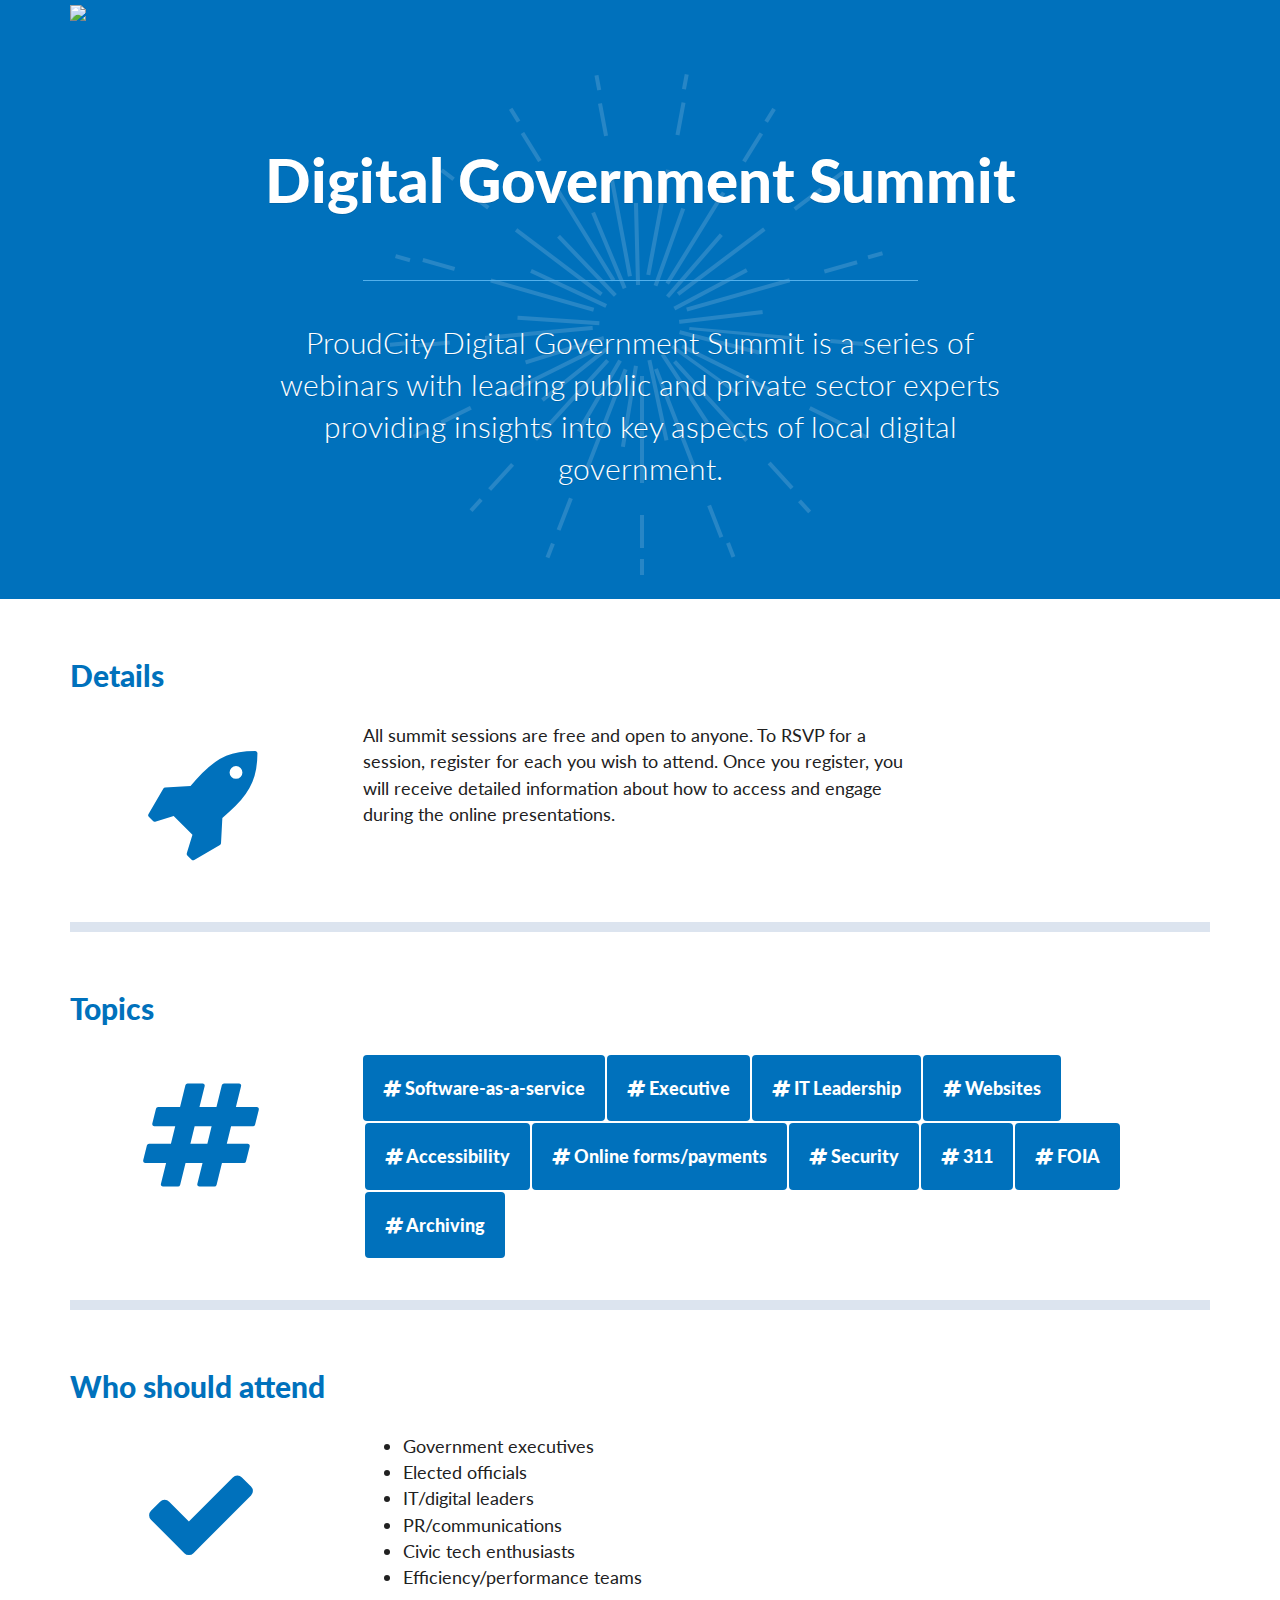
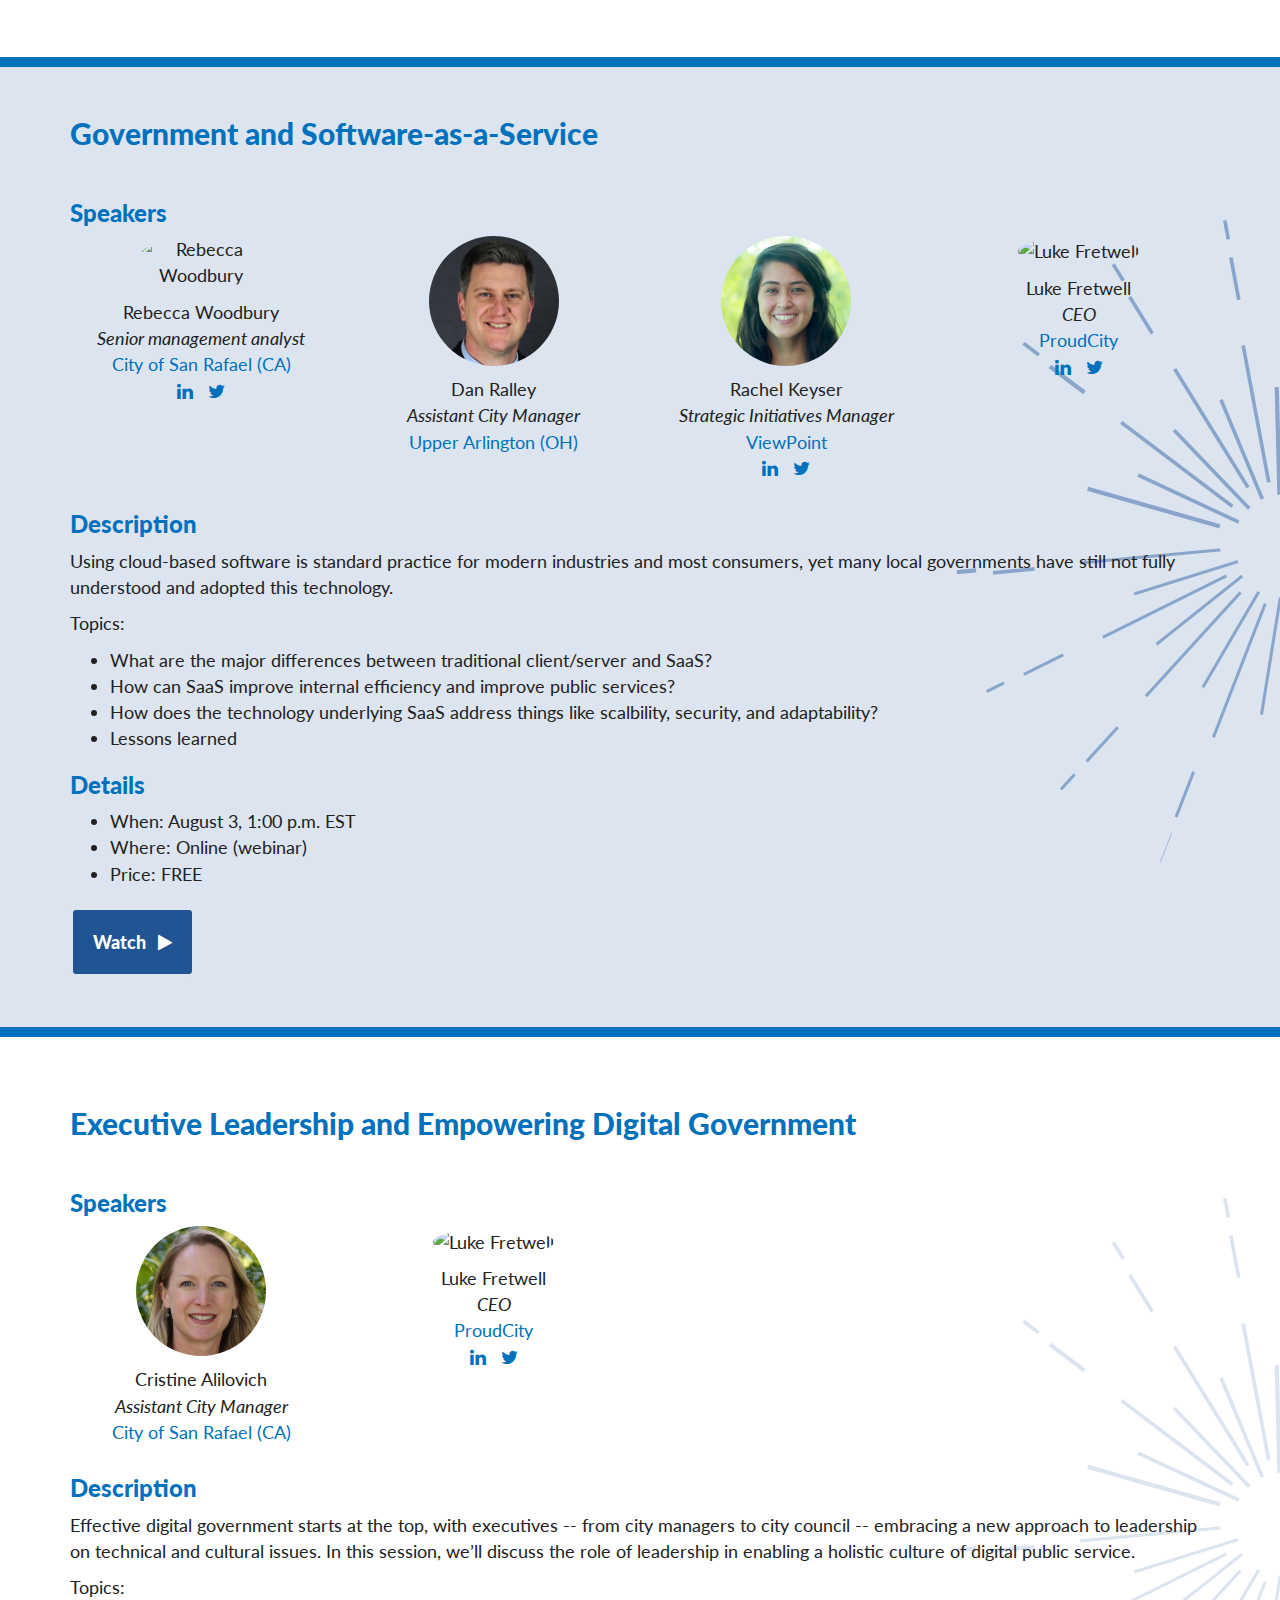
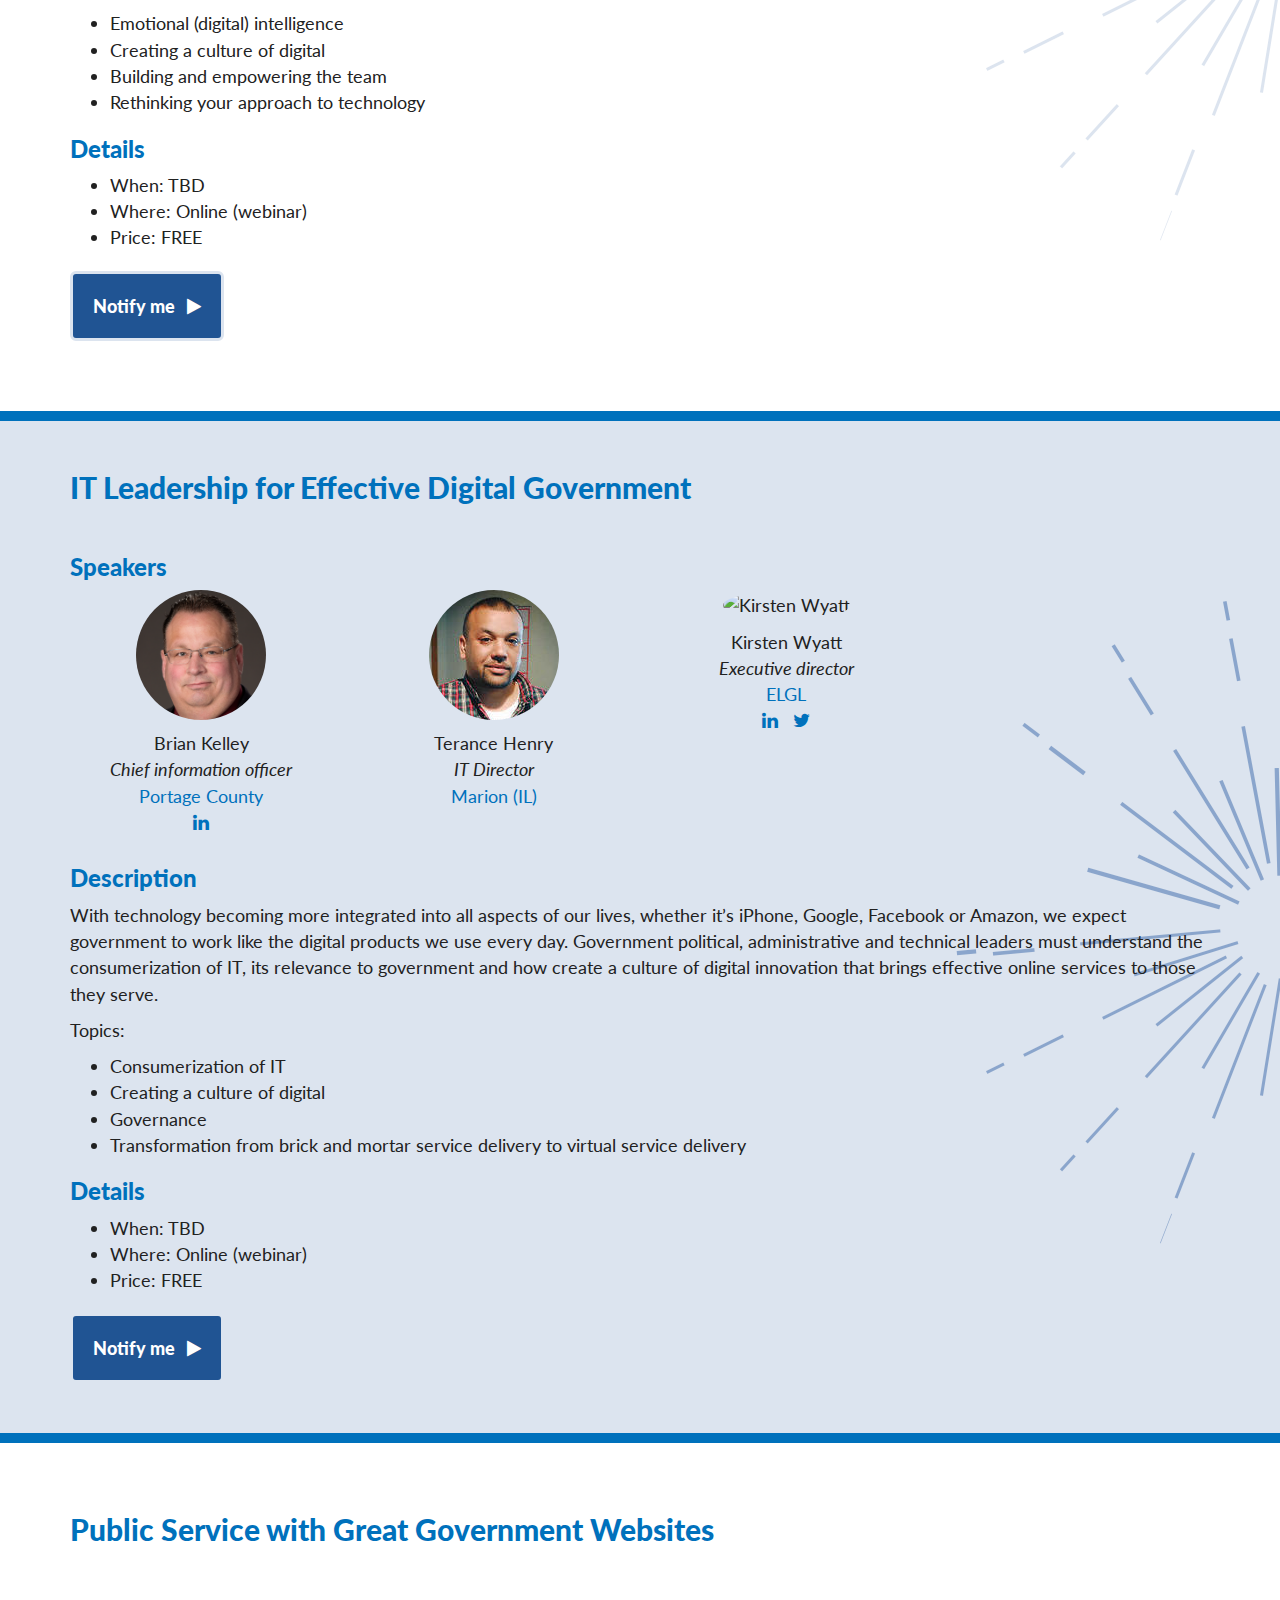
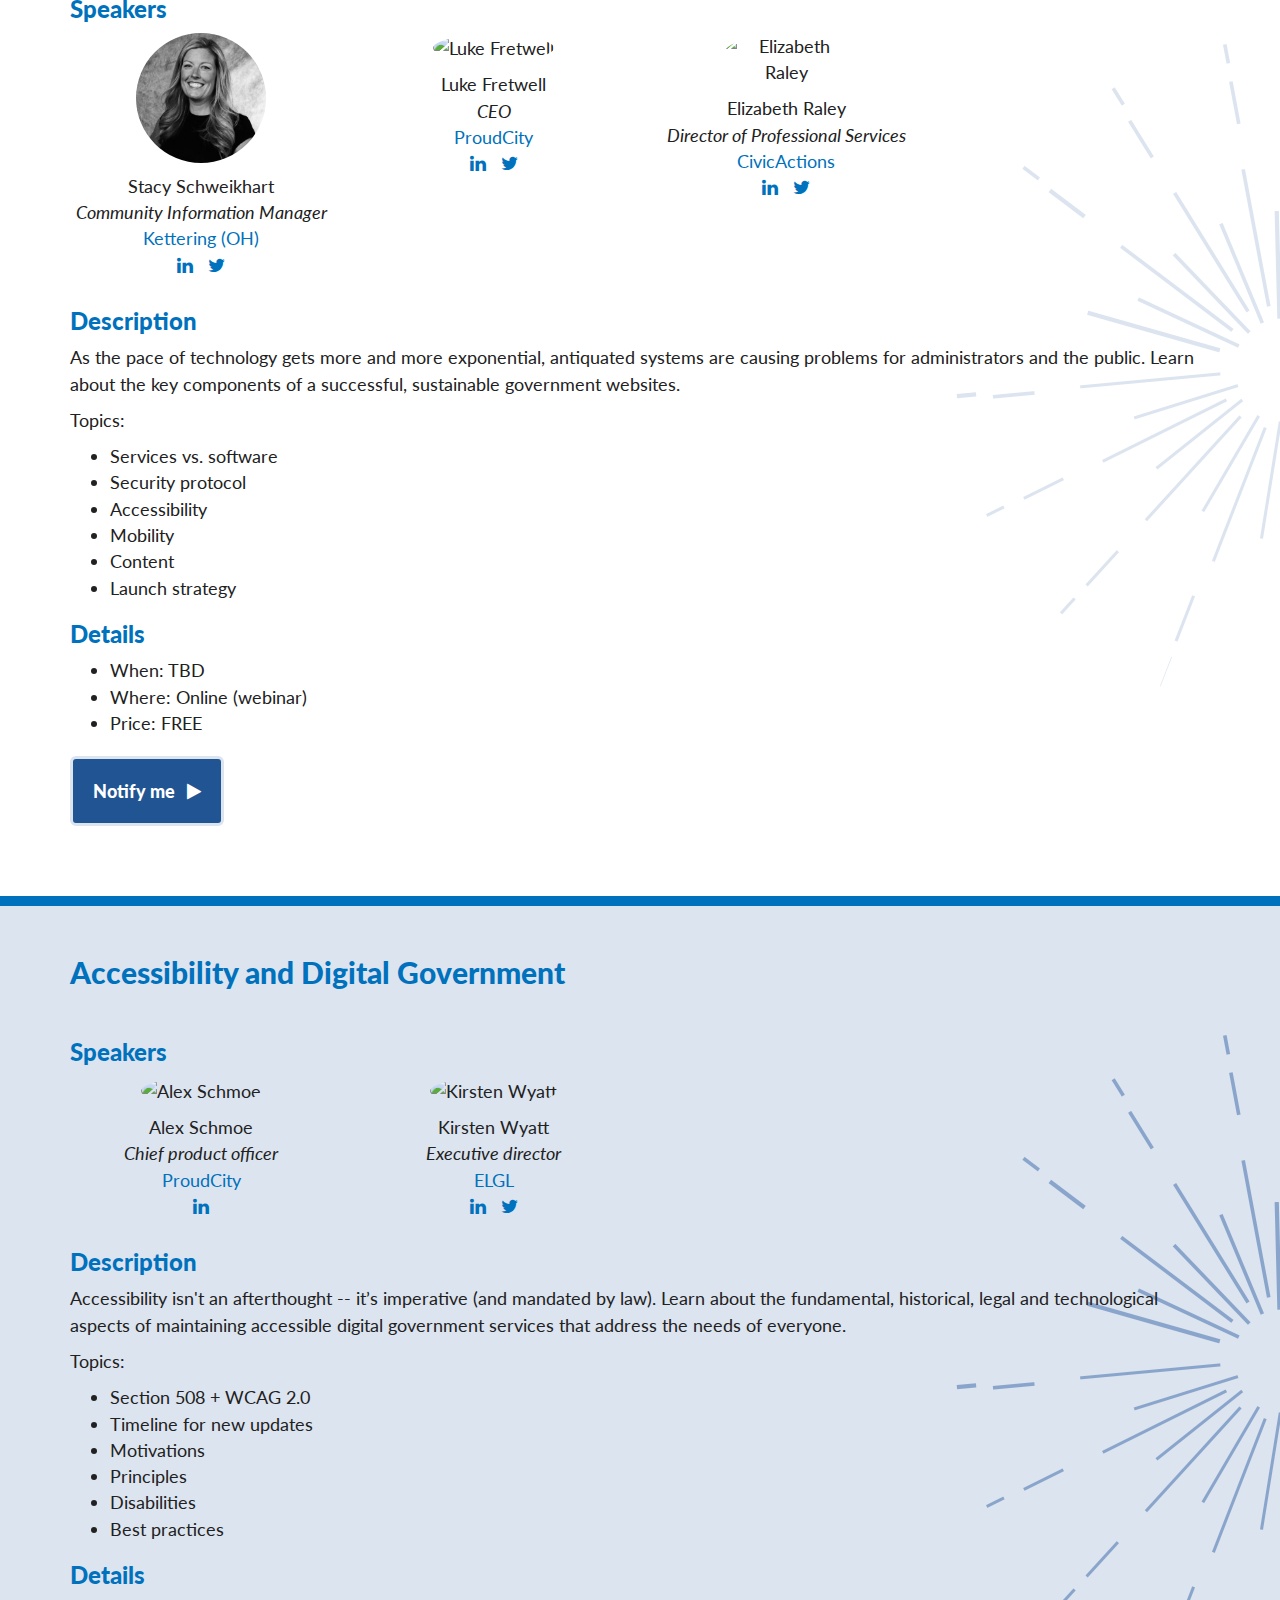
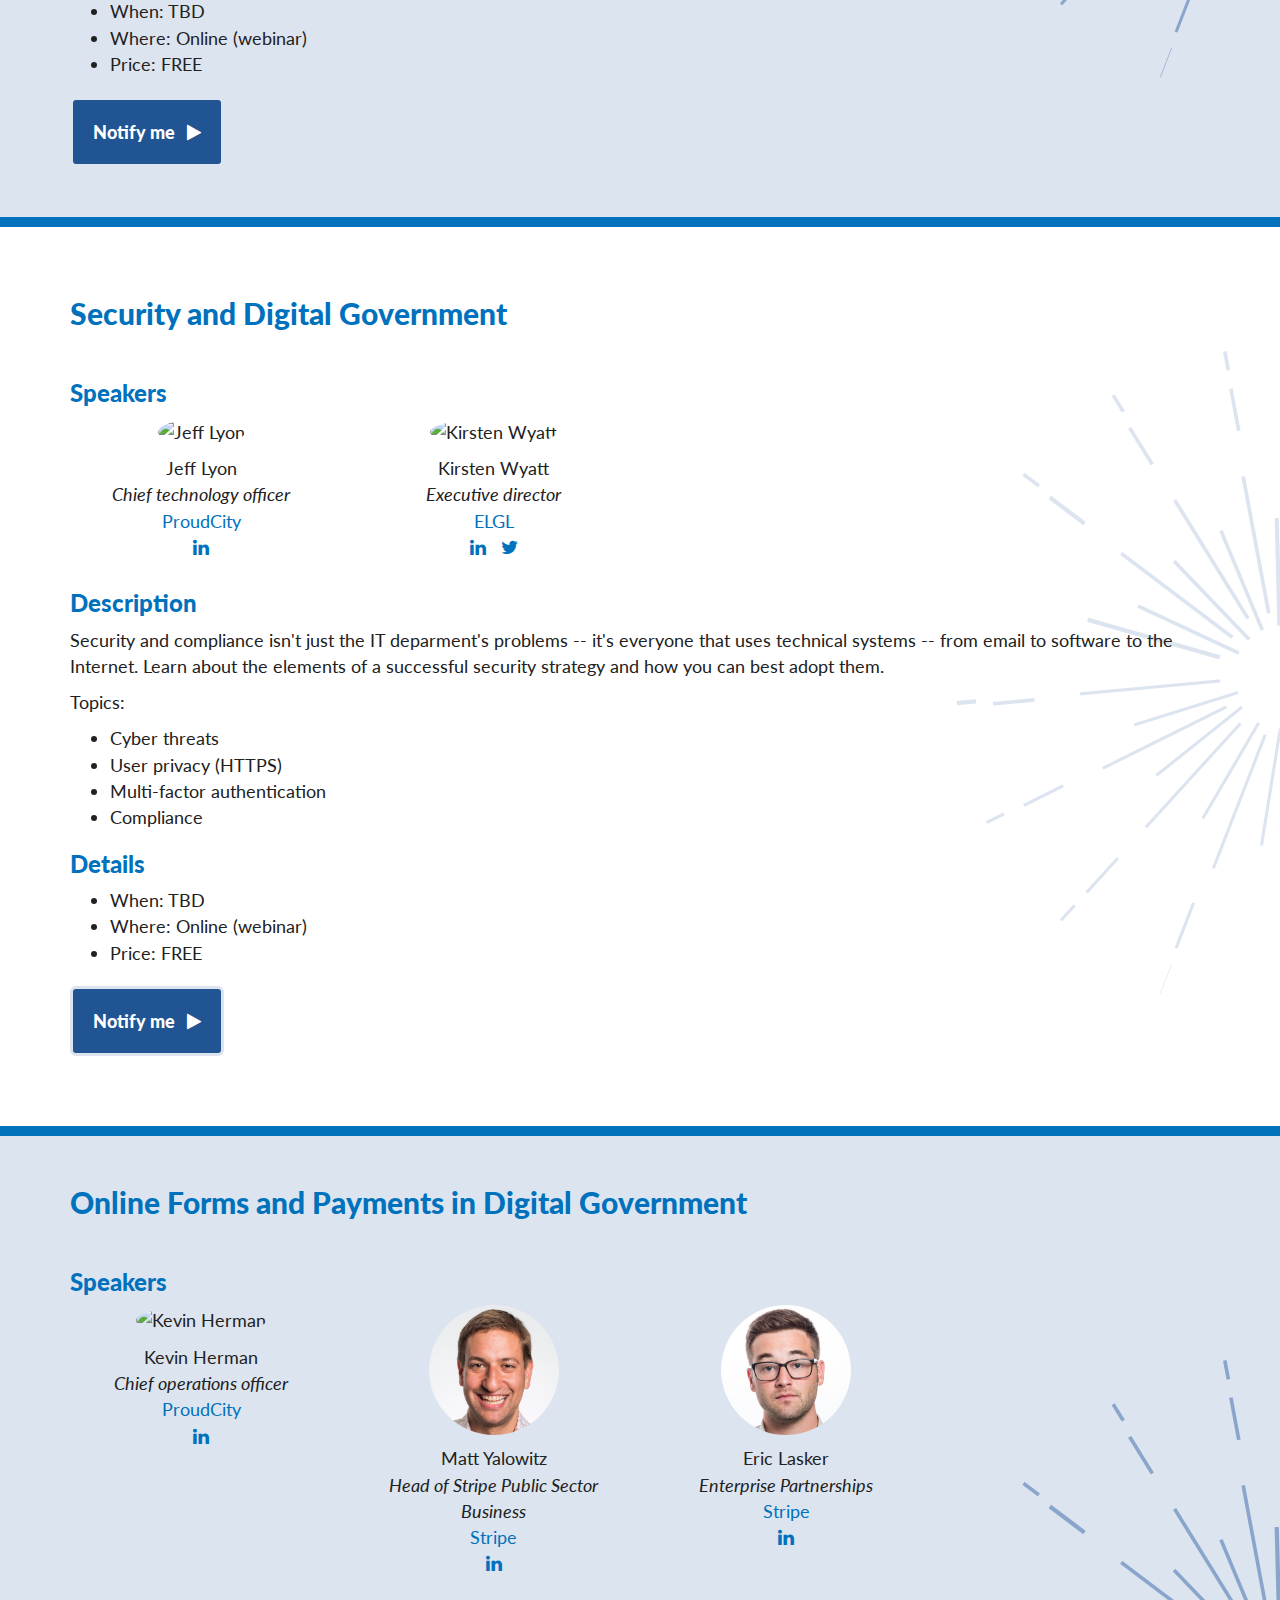
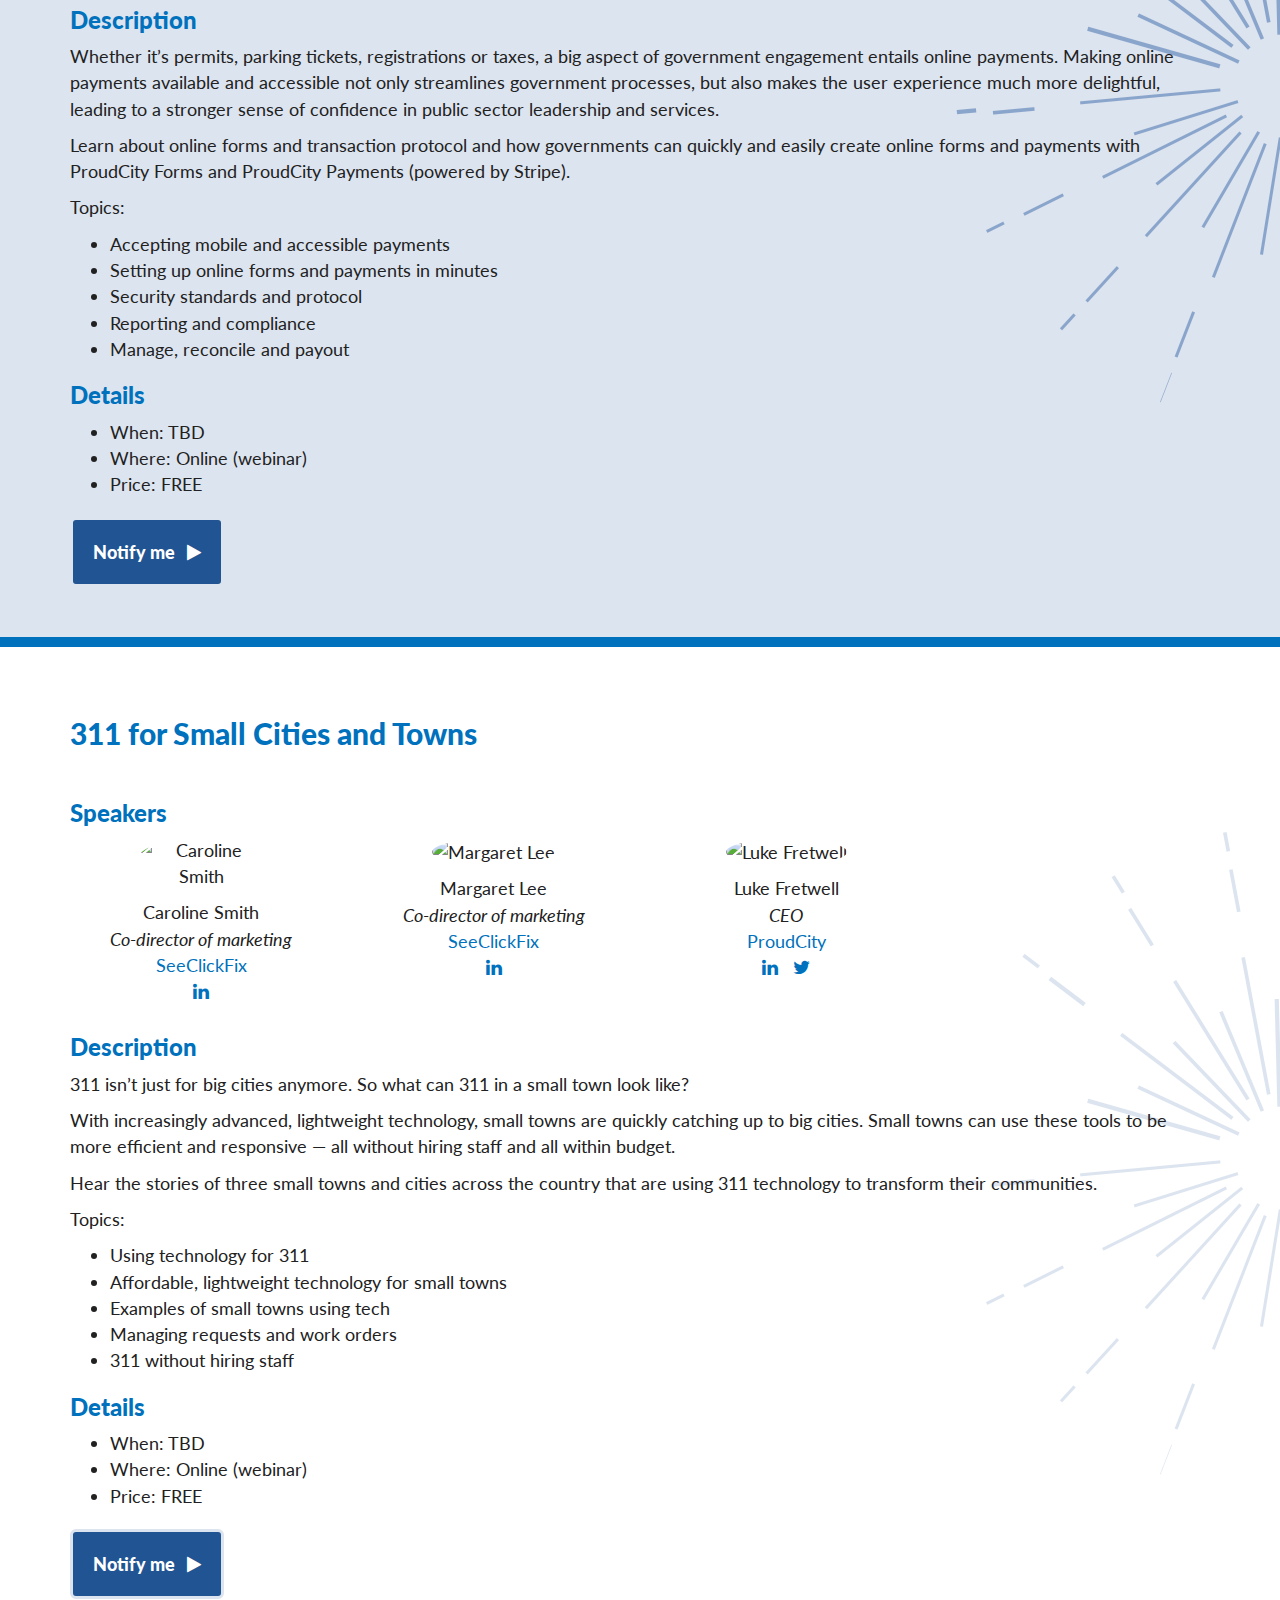
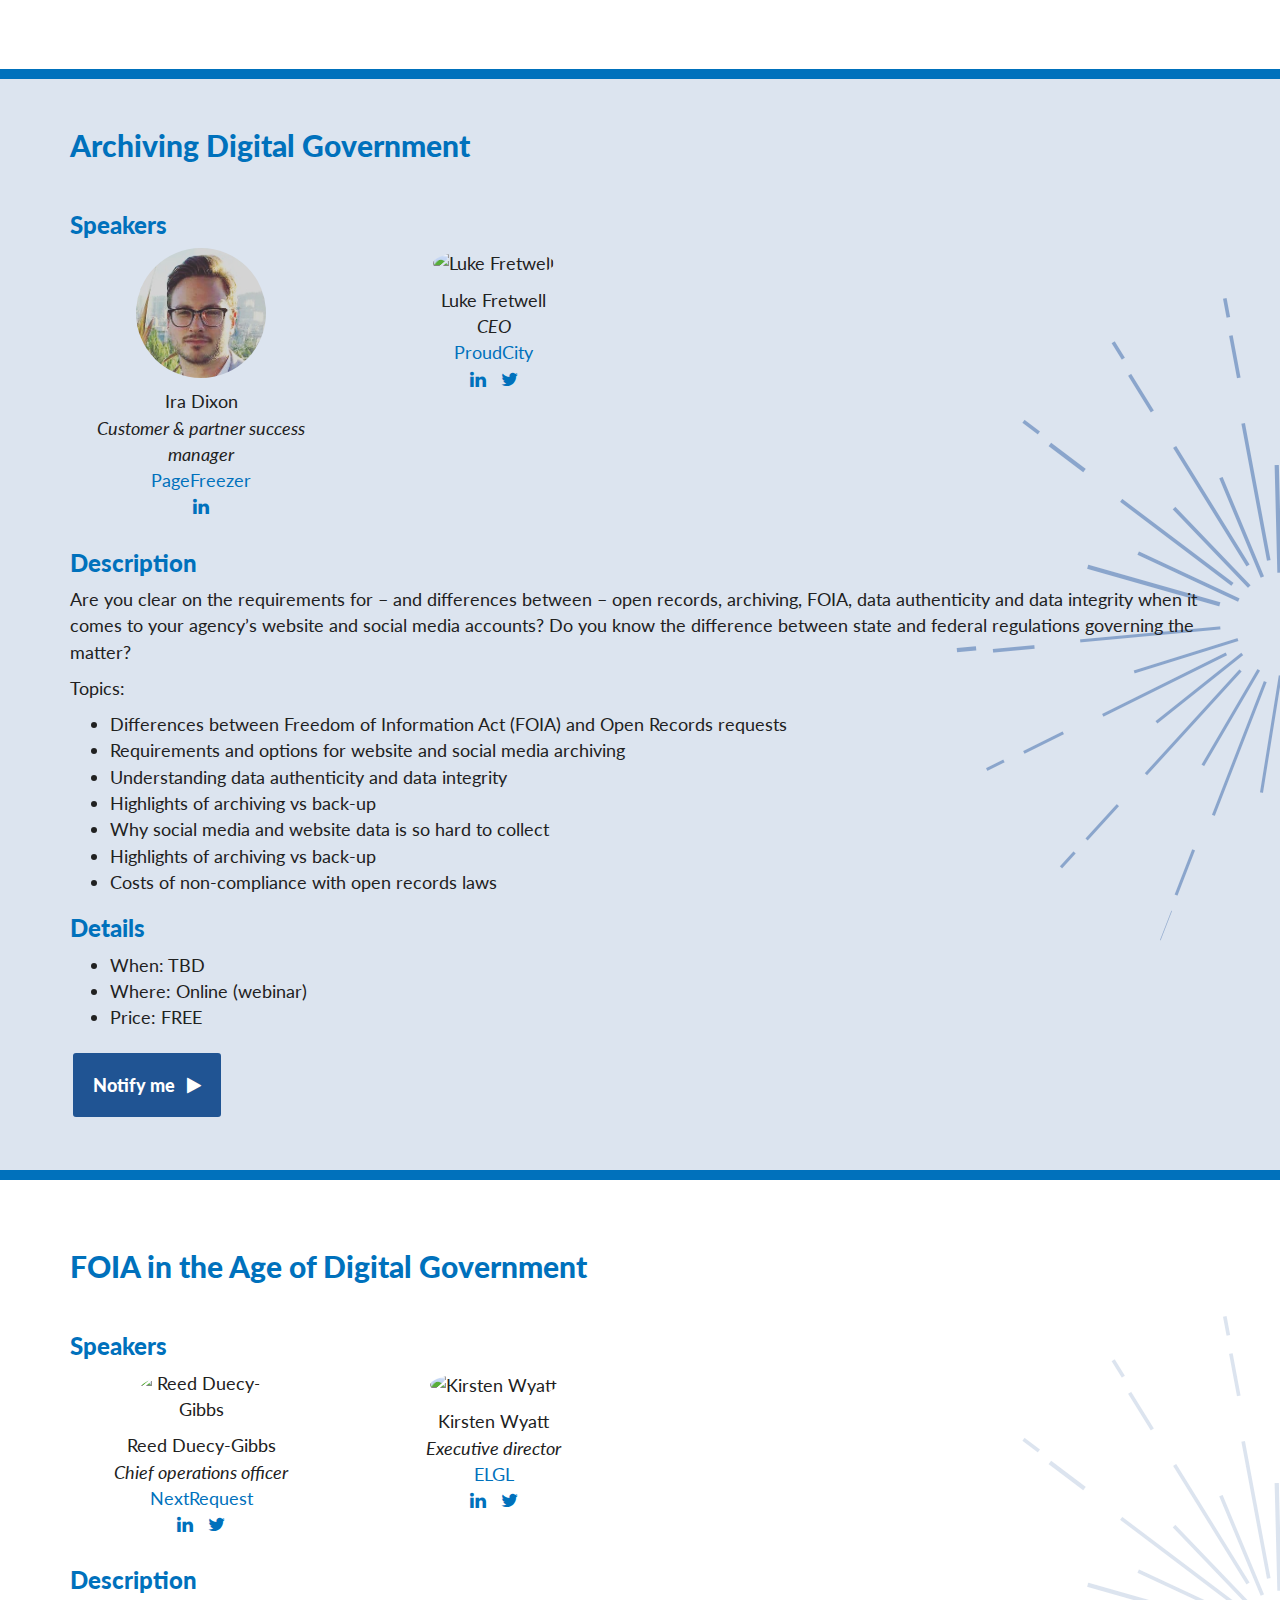
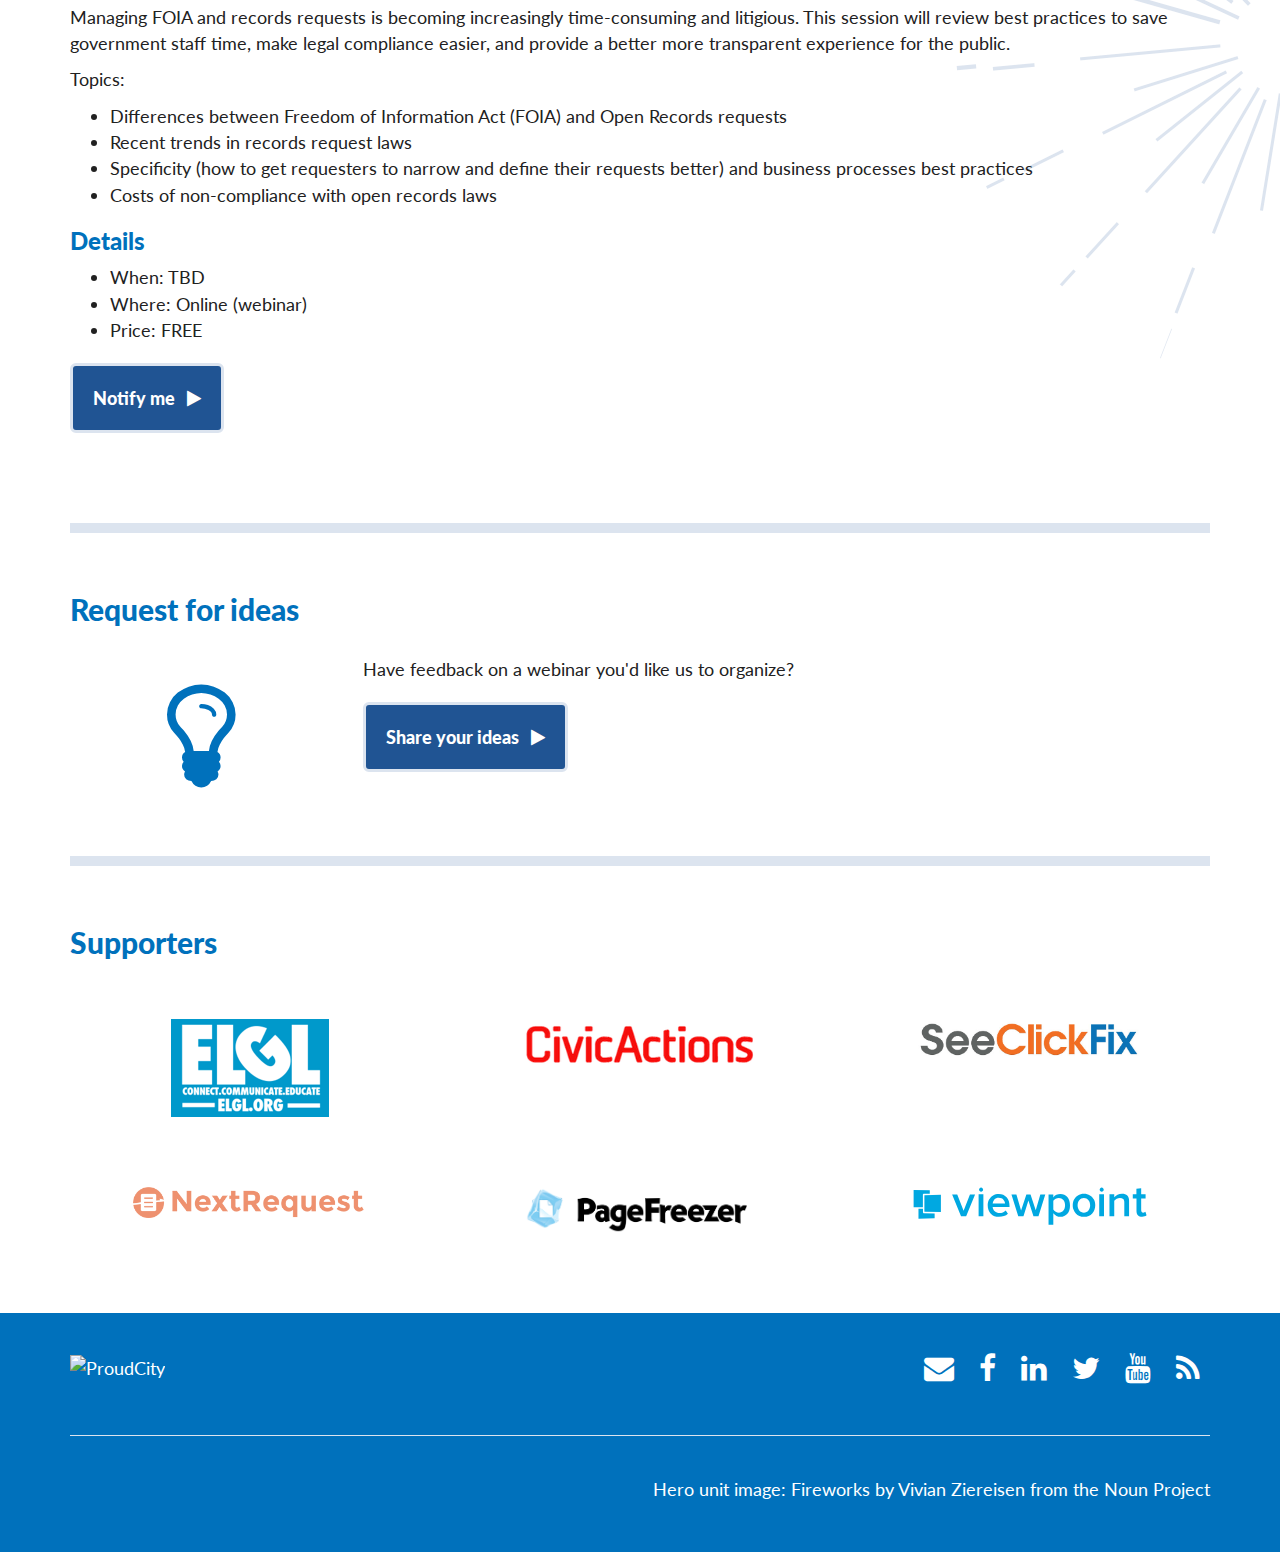
==== commit 742a7577: "Add SaaS video" ====
--- a/index.html
+++ b/index.html
@@ -206,7 +206,7 @@
 
       <div class="row">
         <div class="col-md-12">
-          <h2><a name="saas"></a><a href="http://go.viewpointcloud.com/local-government-webinars">Government and Software-as-a-Service</a></h2>
+          <h2><a name="saas"></a><a href="https://summit.proudcity.com/sessions/saas/">Government and Software-as-a-Service</a></h2>
         </div>
       </div>
 
@@ -262,7 +262,7 @@
             <li>Where: Online (webinar)</li>
             <li>Price: FREE</li>
           </ul>
-            <p> <a href="http://go.viewpointcloud.com/local-government-webinars" class="btn btn-outline-inverse btn-lg">Register &nbsp; <i class="fa fa-play" aria-hidden="true"></i></a></p>
+            <p> <a href="https://summit.proudcity.com/sessions/saas/" class="btn btn-outline-inverse btn-lg">Watch &nbsp; <i class="fa fa-play" aria-hidden="true"></i></a></p>
         </div>
       </div>
 
--- a/css/style.css
+++ b/css/style.css
@@ -228,6 +228,19 @@
 .people img {
 	border-radius: 50%;
 	max-width: 130px;
+}
+
+/* Connect */
+
+.video {
+  background: #212121;
+  margin-bottom: 20px;
+  margin-top: 20px;
+  padding-bottom: 40px;
+  padding-top: 20px;
+}
+.video h2, .video p {
+  color: #fff;
 }
 
 /* Connect */
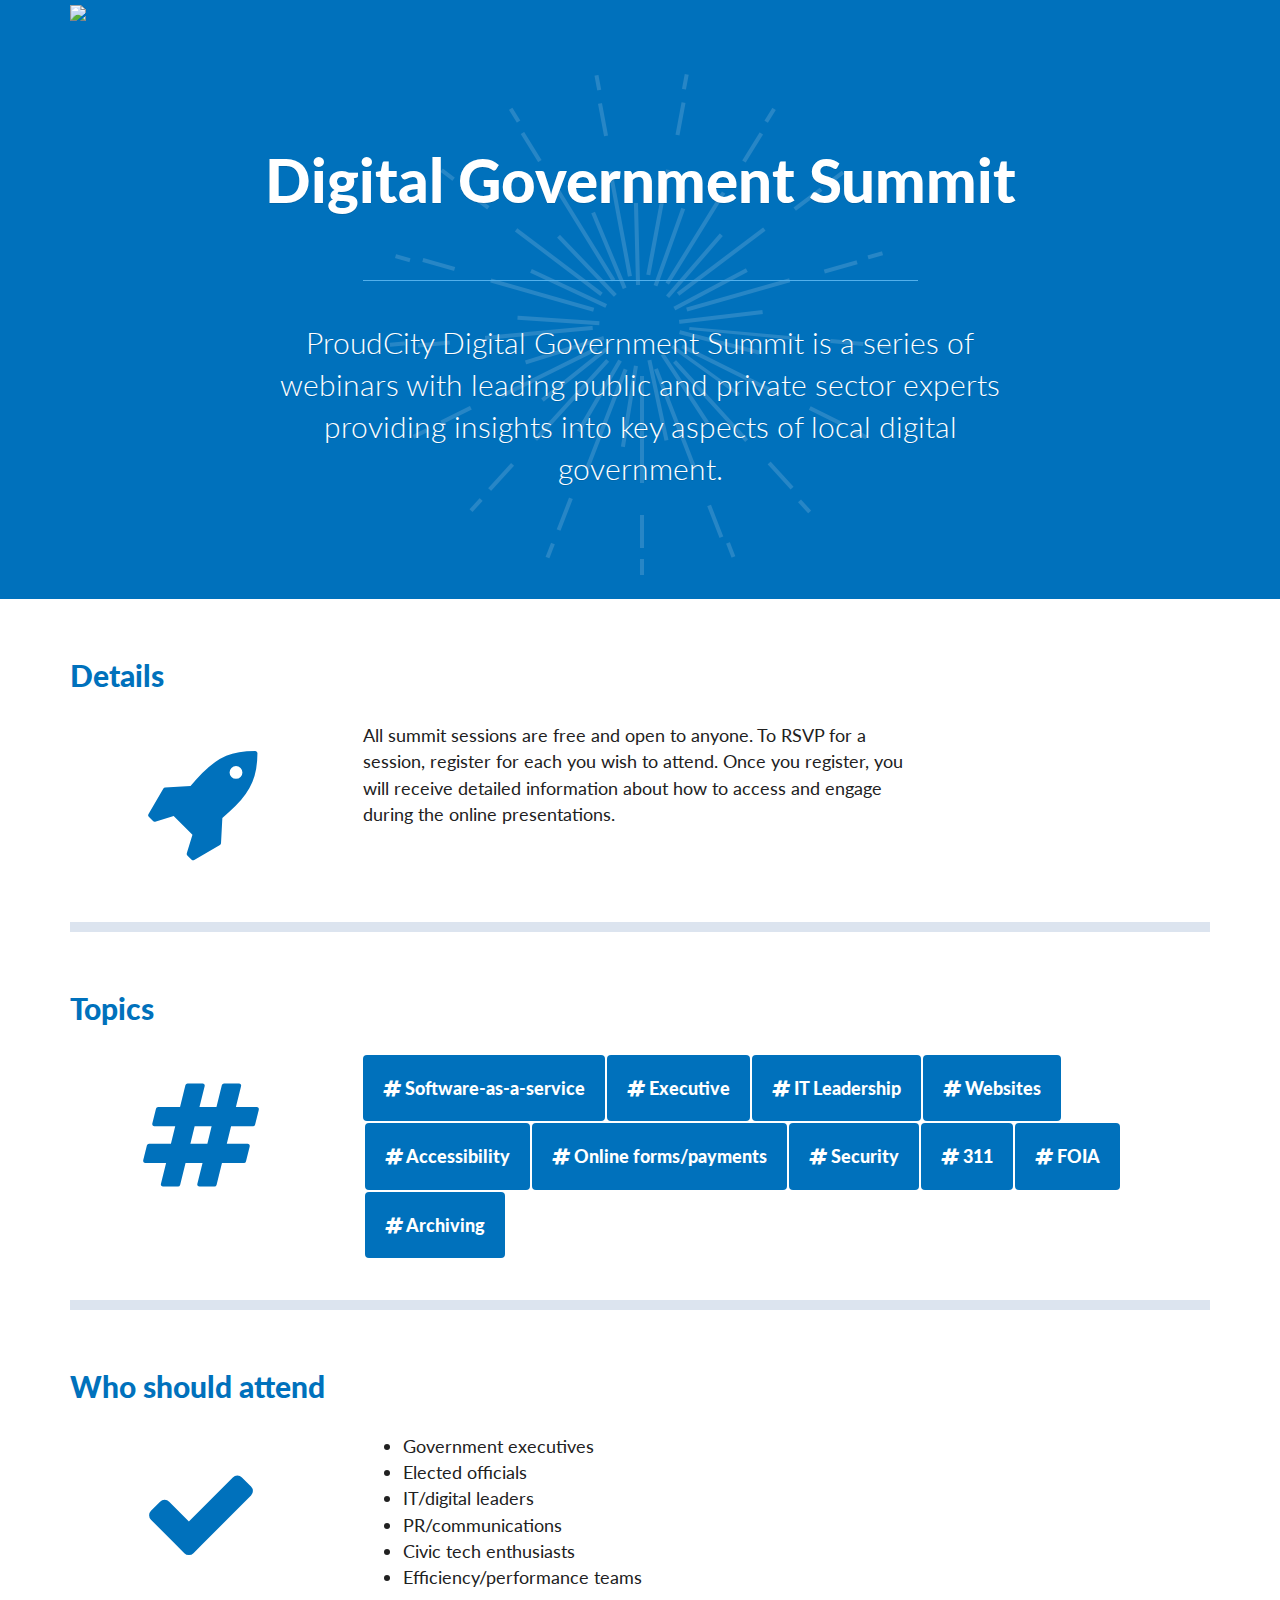
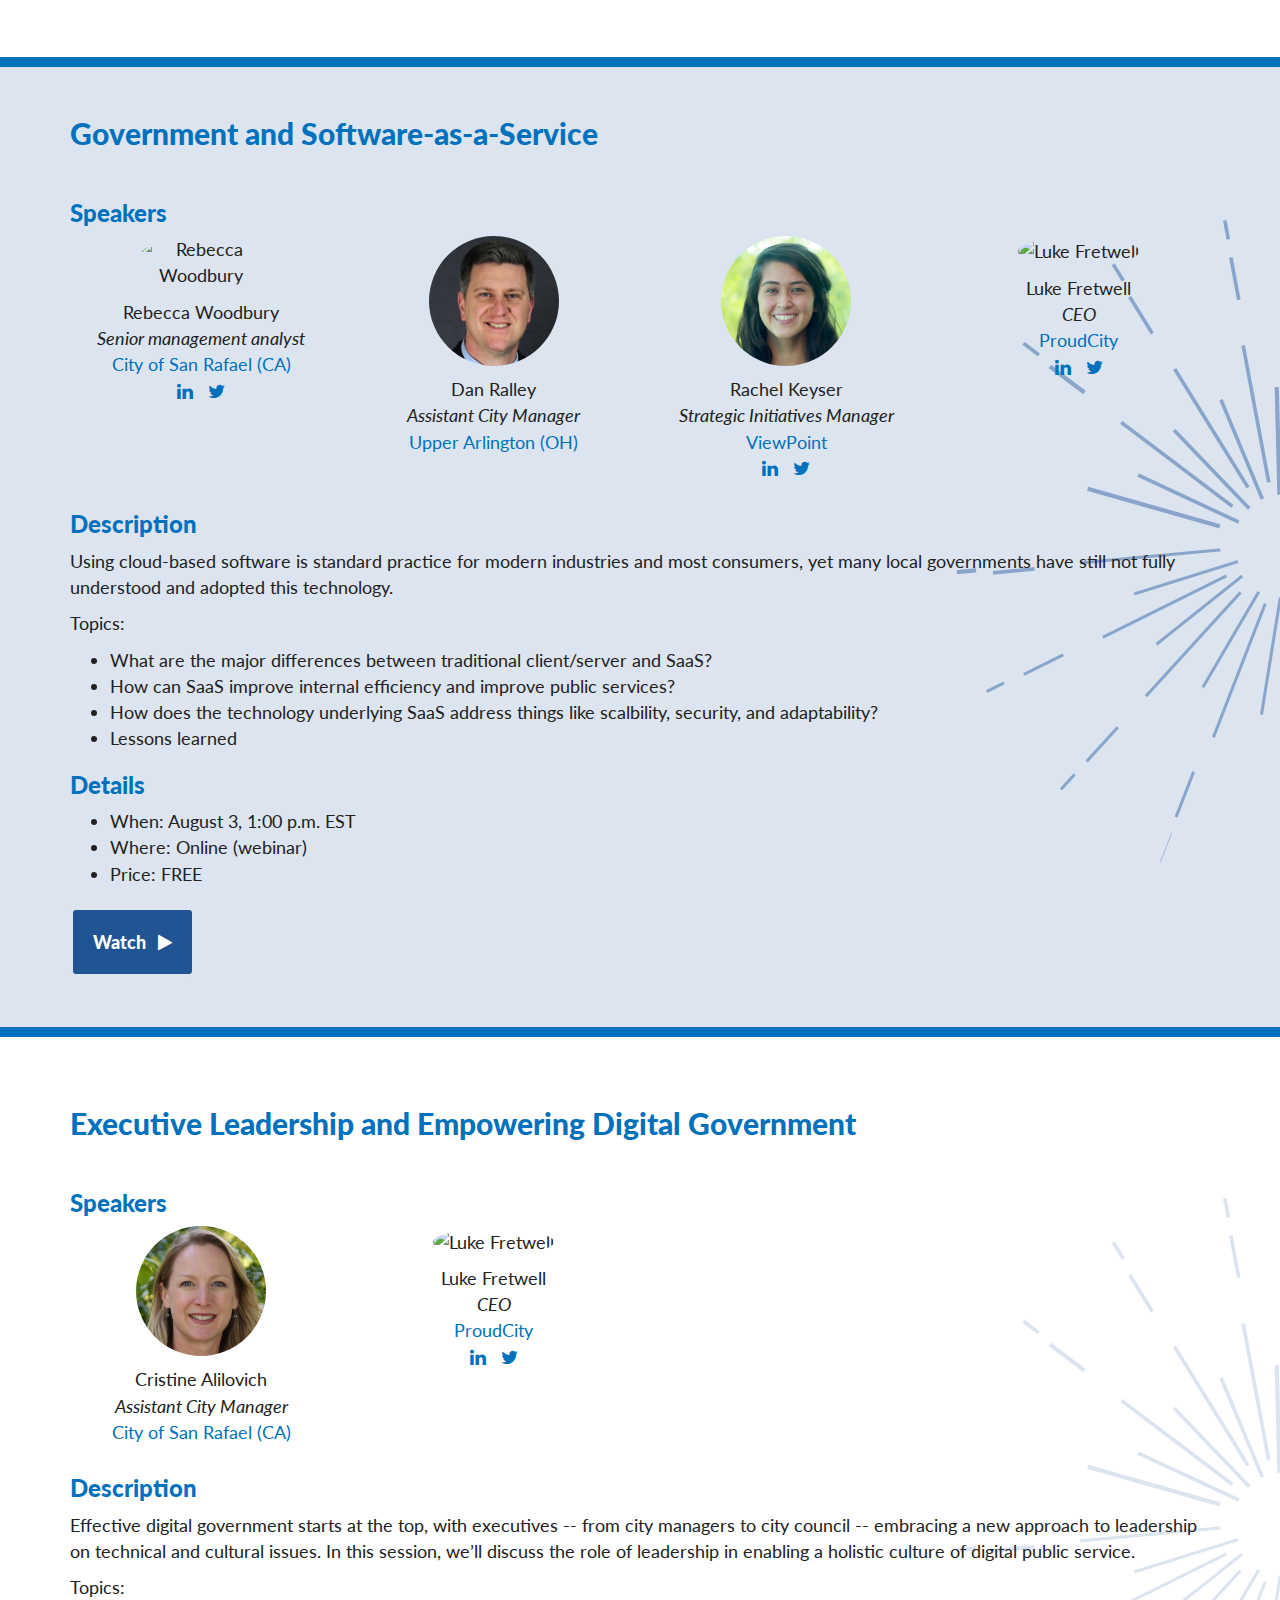
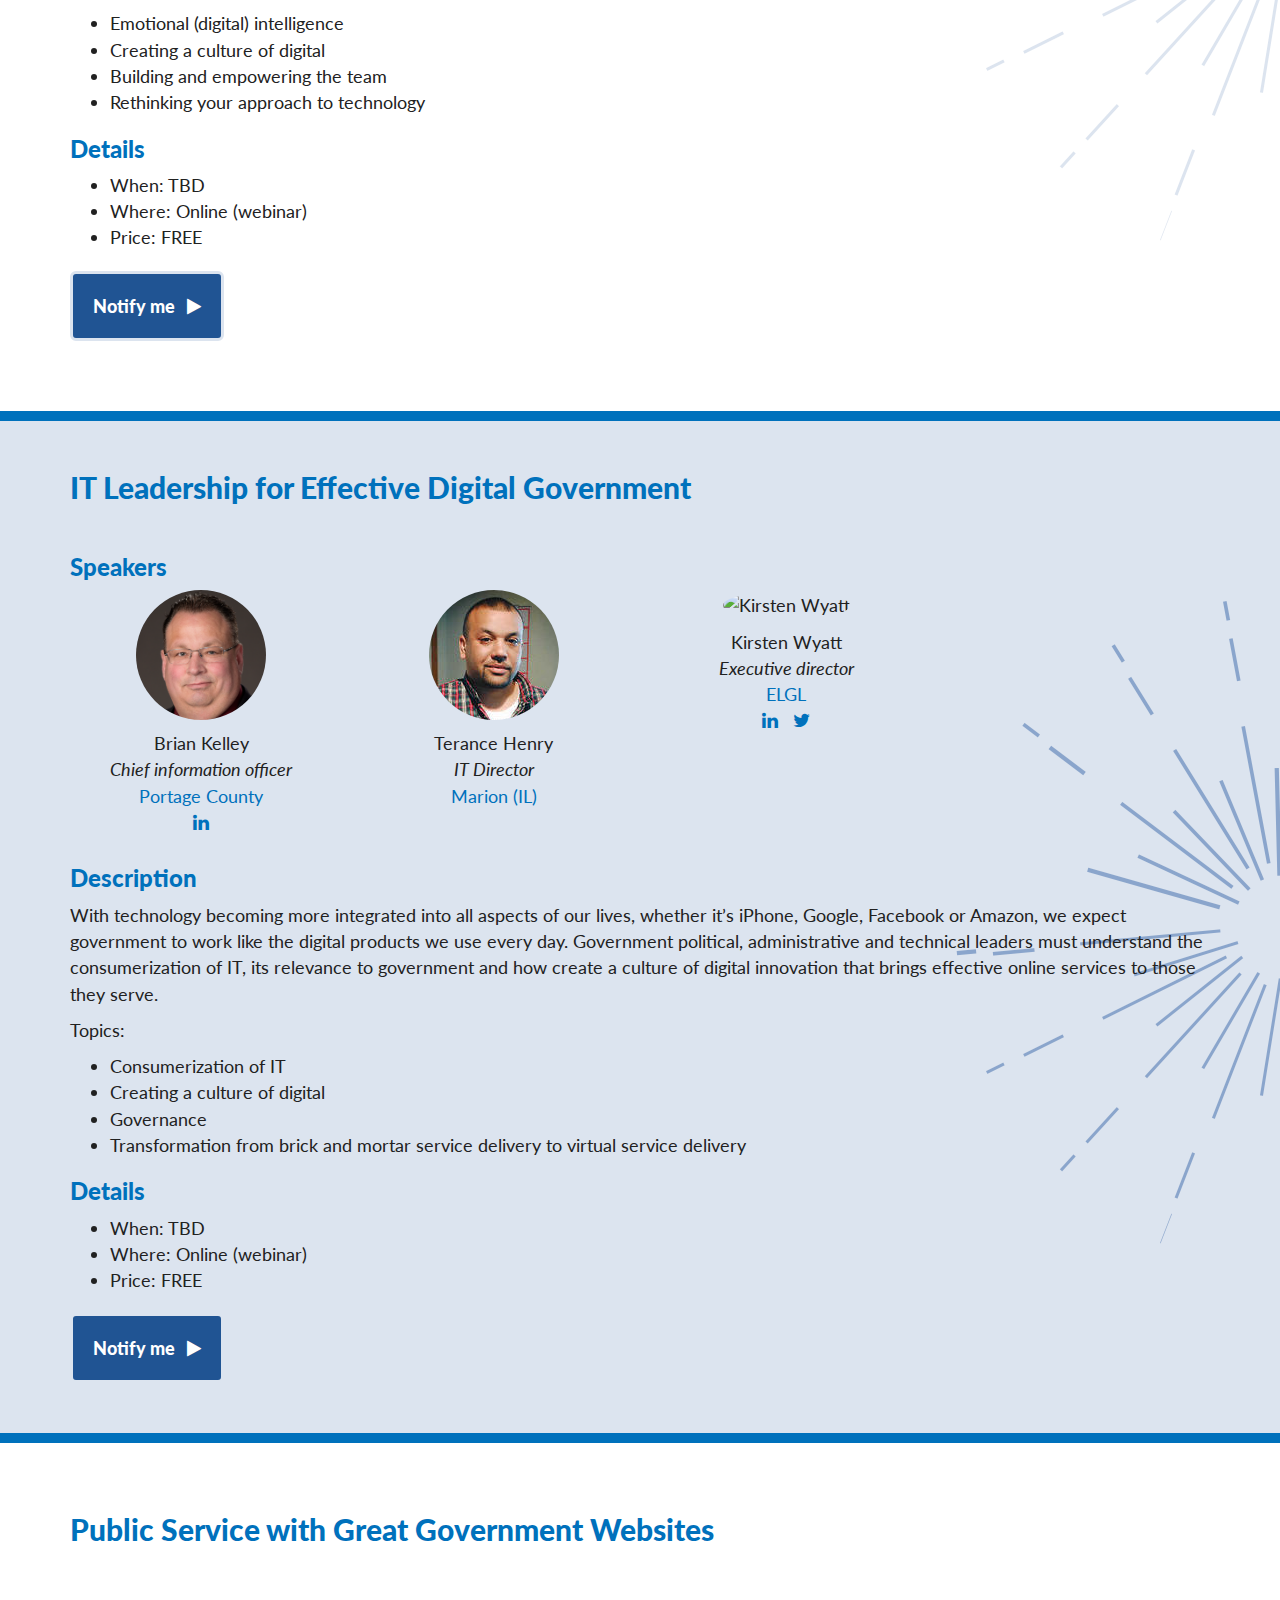
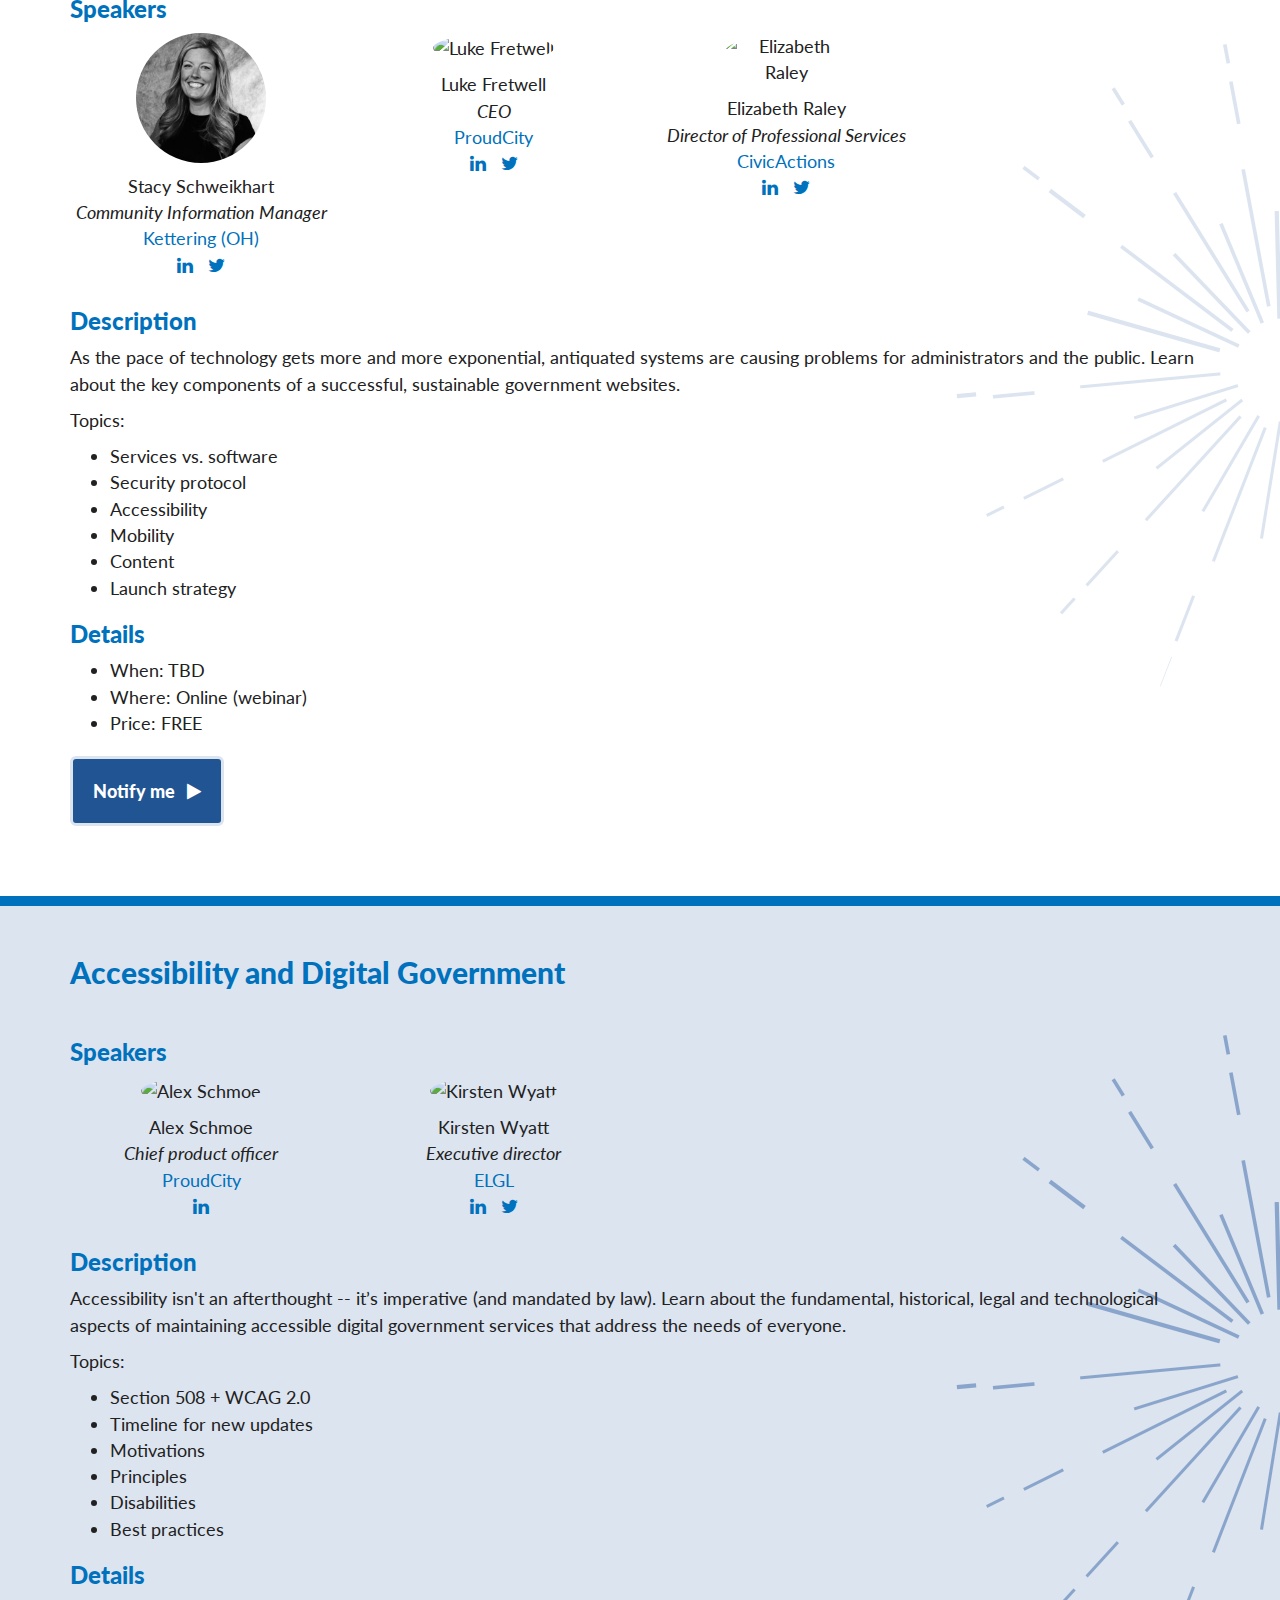
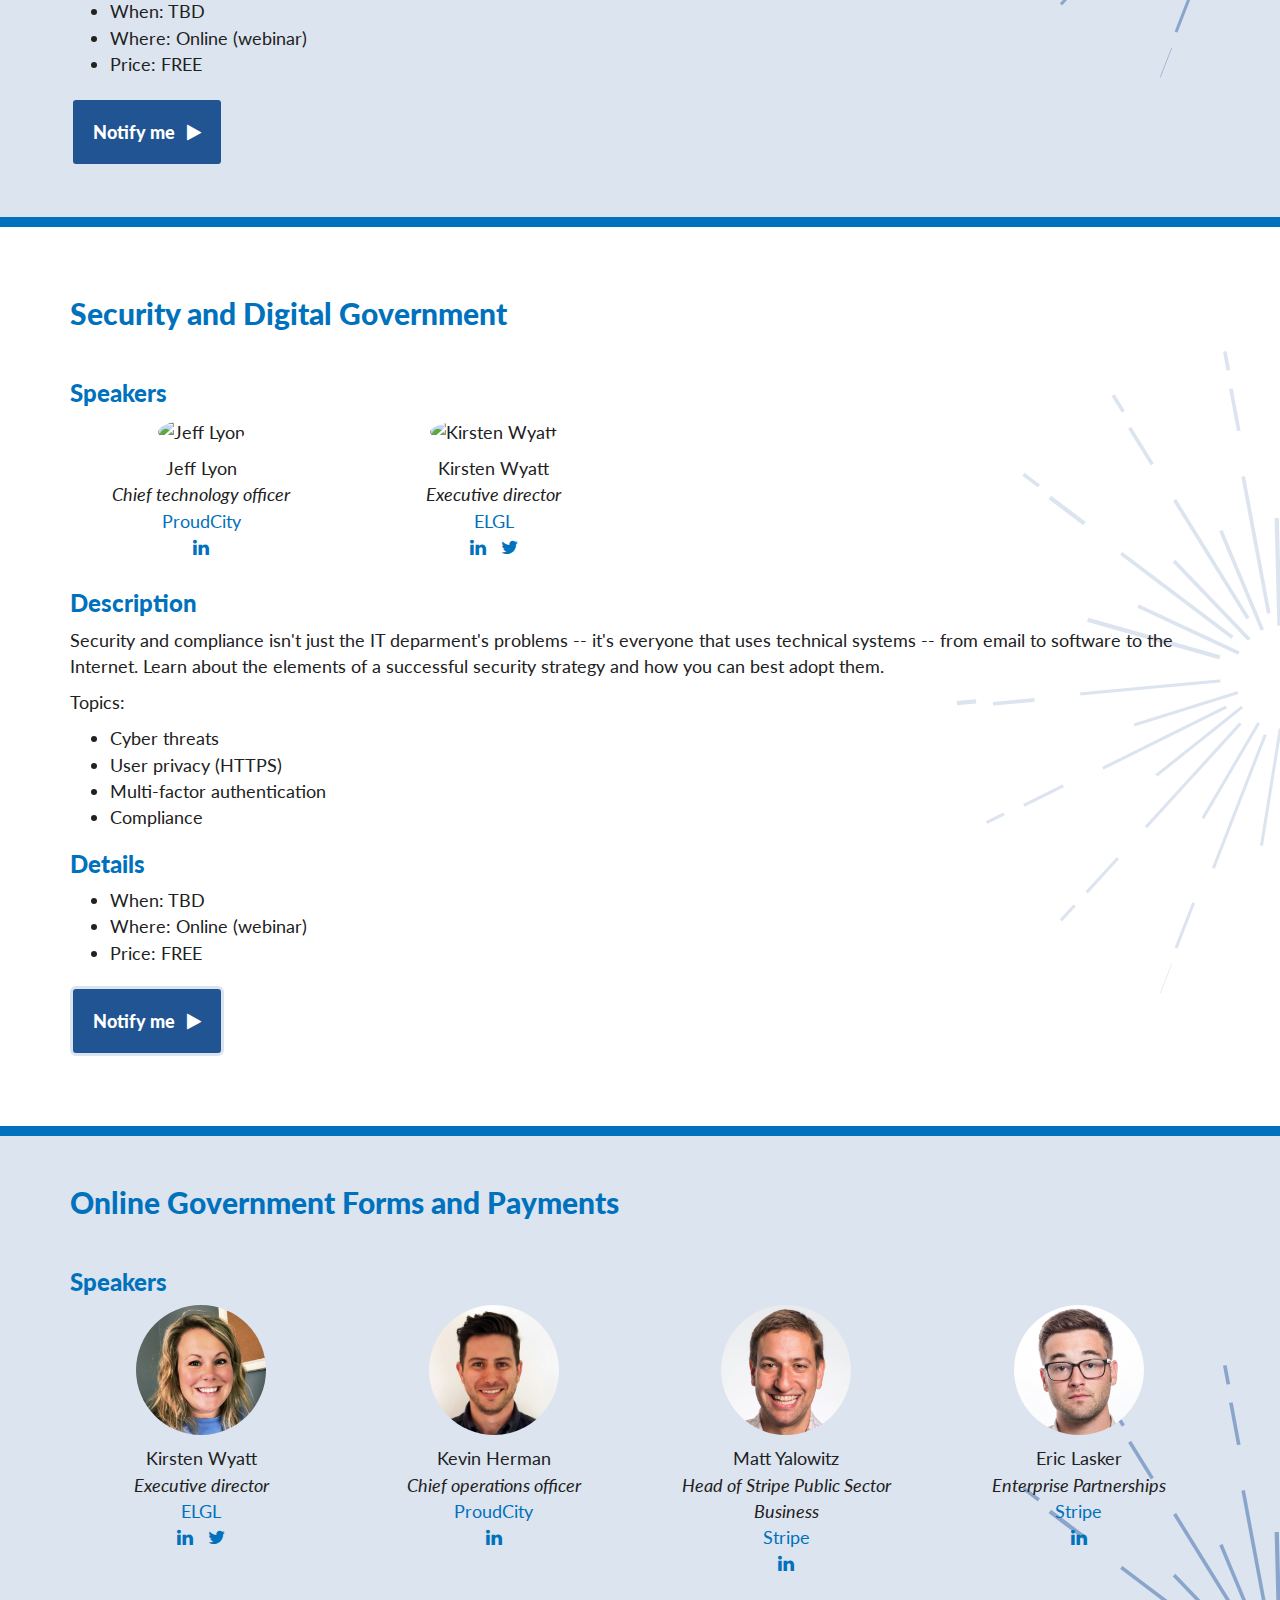
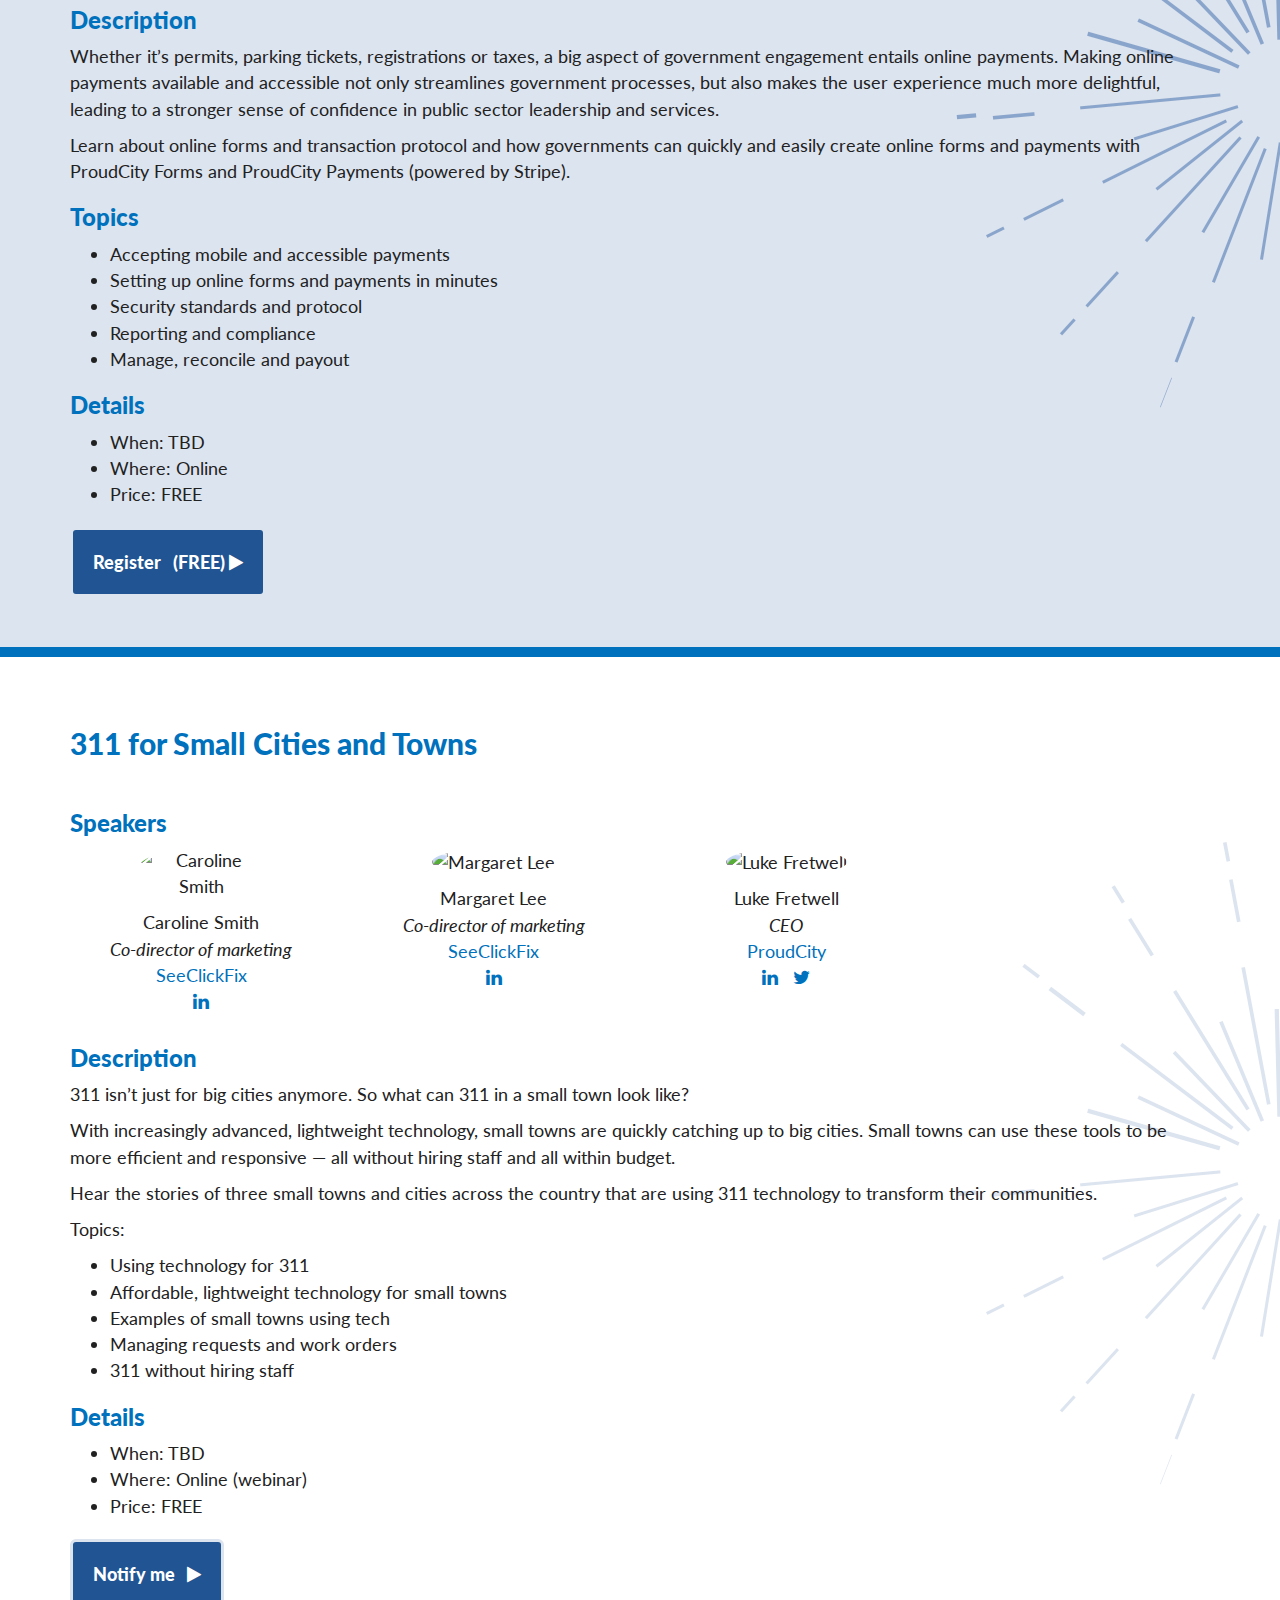
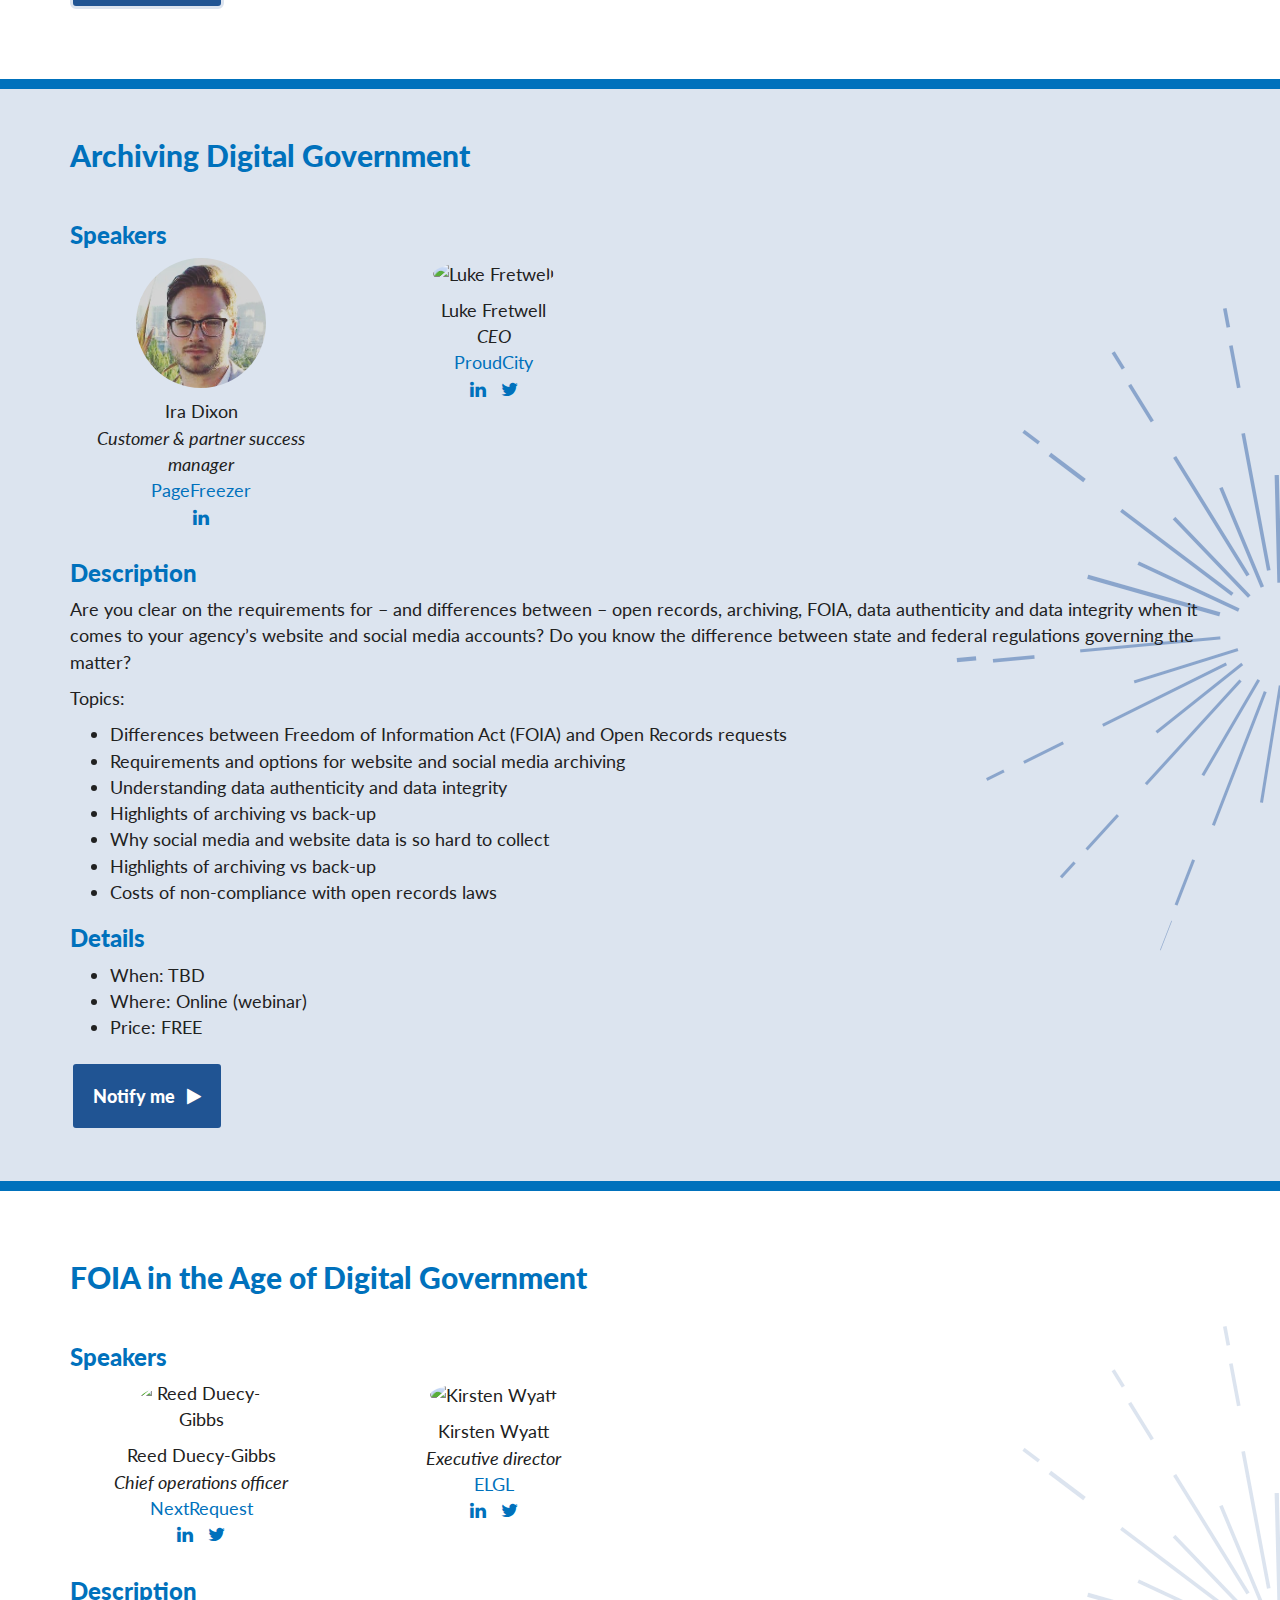
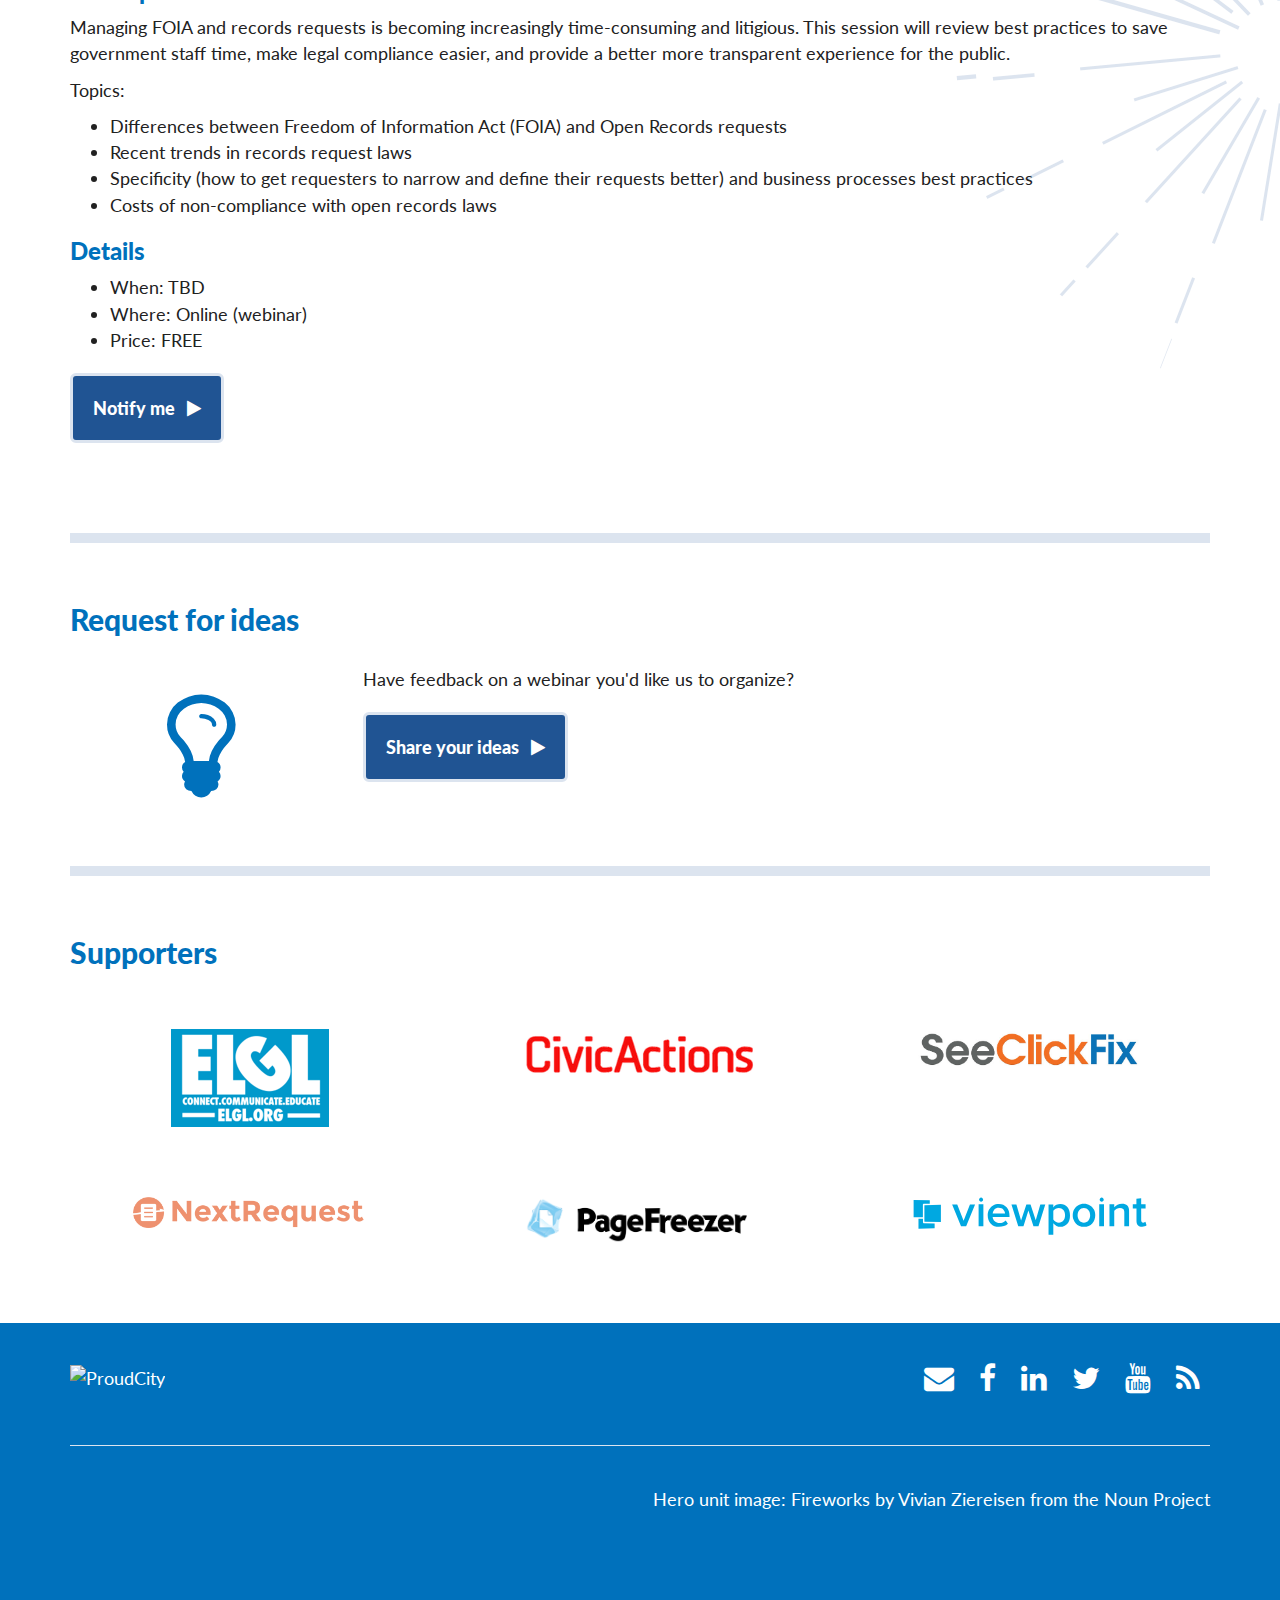
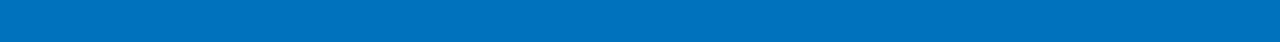
==== commit 935e18ed: "Add forms/payments webinar" ====
--- a/index.html
+++ b/index.html
@@ -578,7 +578,7 @@
 
       <div class="row">
         <div class="col-md-12">
-          <h2><a href=""name="forms-payments">Online Forms and Payments in Digital Government</a></h2>
+          <h2><a href=""name="forms-payments"><a href="https://summit.proudcity.com/sessions/forms-payments/">Online Government Forms and Payments</a></a></h2>
         </div>
       </div>
 
@@ -587,7 +587,15 @@
           <h3>Speakers</h3>
           <div class="row text-center people">
             <div class="col-md-3">
-              <p><img src="https://storage.googleapis.com/proudcity/wwwproudcity/uploads/2015/12/kevin-300x300.jpg" alt="Kevin Herman" title="Kevin Herman"></p>
+              <p><img src="img/people/kirsten-wyatt.jpg" alt="Kirsten Wyatt" title="Kirsten Wyatt"></p>
+              <p>Kirsten Wyatt<br>
+                <em>Executive director</em><br>
+                <a href="http://elgl.org/">ELGL</a><br>
+                <a href="https://www.linkedin.com/in/kwyatt/"><i class="fa fa-linkedin" aria-hidden="true"></i></a> &nbsp; <a href="https://twitter.com/kowyatt?lang=en"> <i class="fa fa-twitter" aria-hidden="true"></i></a>
+              </p>
+            </div>
+            <div class="col-md-3">
+              <p><img src="img/people/kevin-herman.jpg" alt="Kevin Herman" title="Kevin Herman"></p>
               <p>Kevin Herman<br>
                 <em>Chief operations officer</em><br>
                 <a href="https://proudcity.com/">ProudCity</a><br>
@@ -610,14 +618,11 @@
                 <a href="https://www.linkedin.com/in/ealasker/"><i class="fa fa-linkedin" aria-hidden="true"></i></a>
               </p>
             </div>
-            <div class="col-md-3">
-              &nbsp;
-            </div>
           </div>
           <h3>Description</h3>
           <p>Whether it’s permits, parking tickets, registrations or taxes, a big aspect of government engagement entails online payments. Making online payments available and accessible not only streamlines government processes, but also makes the user experience much more delightful, leading to a stronger sense of confidence in public sector leadership and services.</p>
           <p>Learn about online forms and transaction protocol and how governments can quickly and easily create online forms and payments with ProudCity Forms and ProudCity Payments (powered by Stripe).</p>
-          <p>Topics:</p>
+          <h3>Topics</h3>
           <ul>
             <li>Accepting mobile and accessible payments</li>
             <li>Setting up online forms and payments in minutes</li>
@@ -628,10 +633,10 @@
           <h3>Details</h3>
           <ul>
             <li>When: TBD</li>
-            <li>Where: Online (webinar)</li>
+            <li>Where: Online</li>
             <li>Price: FREE</li>
           </ul>
-            <p> <a href="https://goo.gl/forms/pdlOlJfHWS7Ci3Ex1" class="btn btn-outline-inverse btn-lg">Notify me &nbsp; <i class="fa fa-play" aria-hidden="true"></i></a></p>
+            <p> <a href="" class="btn btn-outline-inverse btn-lg">Register &nbsp; (FREE) <i class="fa fa-play" aria-hidden="true"></i></a></p>
         </div>
       </div>
       
--- a/css/style.css
+++ b/css/style.css
@@ -47,6 +47,9 @@
 .navbar-inverse .navbar-nav>.active>a, .navbar-inverse .navbar-nav>.active>a:focus, .navbar-inverse .navbar-nav>.active>a:hover {
 	background: #0D7DC1;
 }
+.navbar a.btn, a.btn:visited {
+  margin-bottom: 0;
+}
 
 /* Navbar pills */
 
@@ -65,16 +68,16 @@
 /* Buttons */
 
 .btn-outline-inverse {
-    color: #fff;
-    background-color: #205493;
-    border-color: #dce4ef;
-    border: 3px solid #dce4ef;
+  color: #fff;
+  background-color: #205493;
+  border-color: #dce4ef;
+  border: 3px solid #dce4ef;
   font-weight: 900;
 }
 .btn-outline-inverse:hover {
-    background-color: #0071BC;
-    color: #fff;
-    border: 3px solid #dce4ef;
+  background-color: #0071BC;
+  color: #fff;
+  border: 3px solid #dce4ef;
 }
 a.btn, a.btn:visited {
   color: #fff;
@@ -255,7 +258,7 @@
 
 .footer {
   background: #0071BC;
-	padding-bottom: 40px;
+	padding-bottom: 120px;
 	padding-top: 40px;
 }
 .footer a, .footer a:visited, .footer {
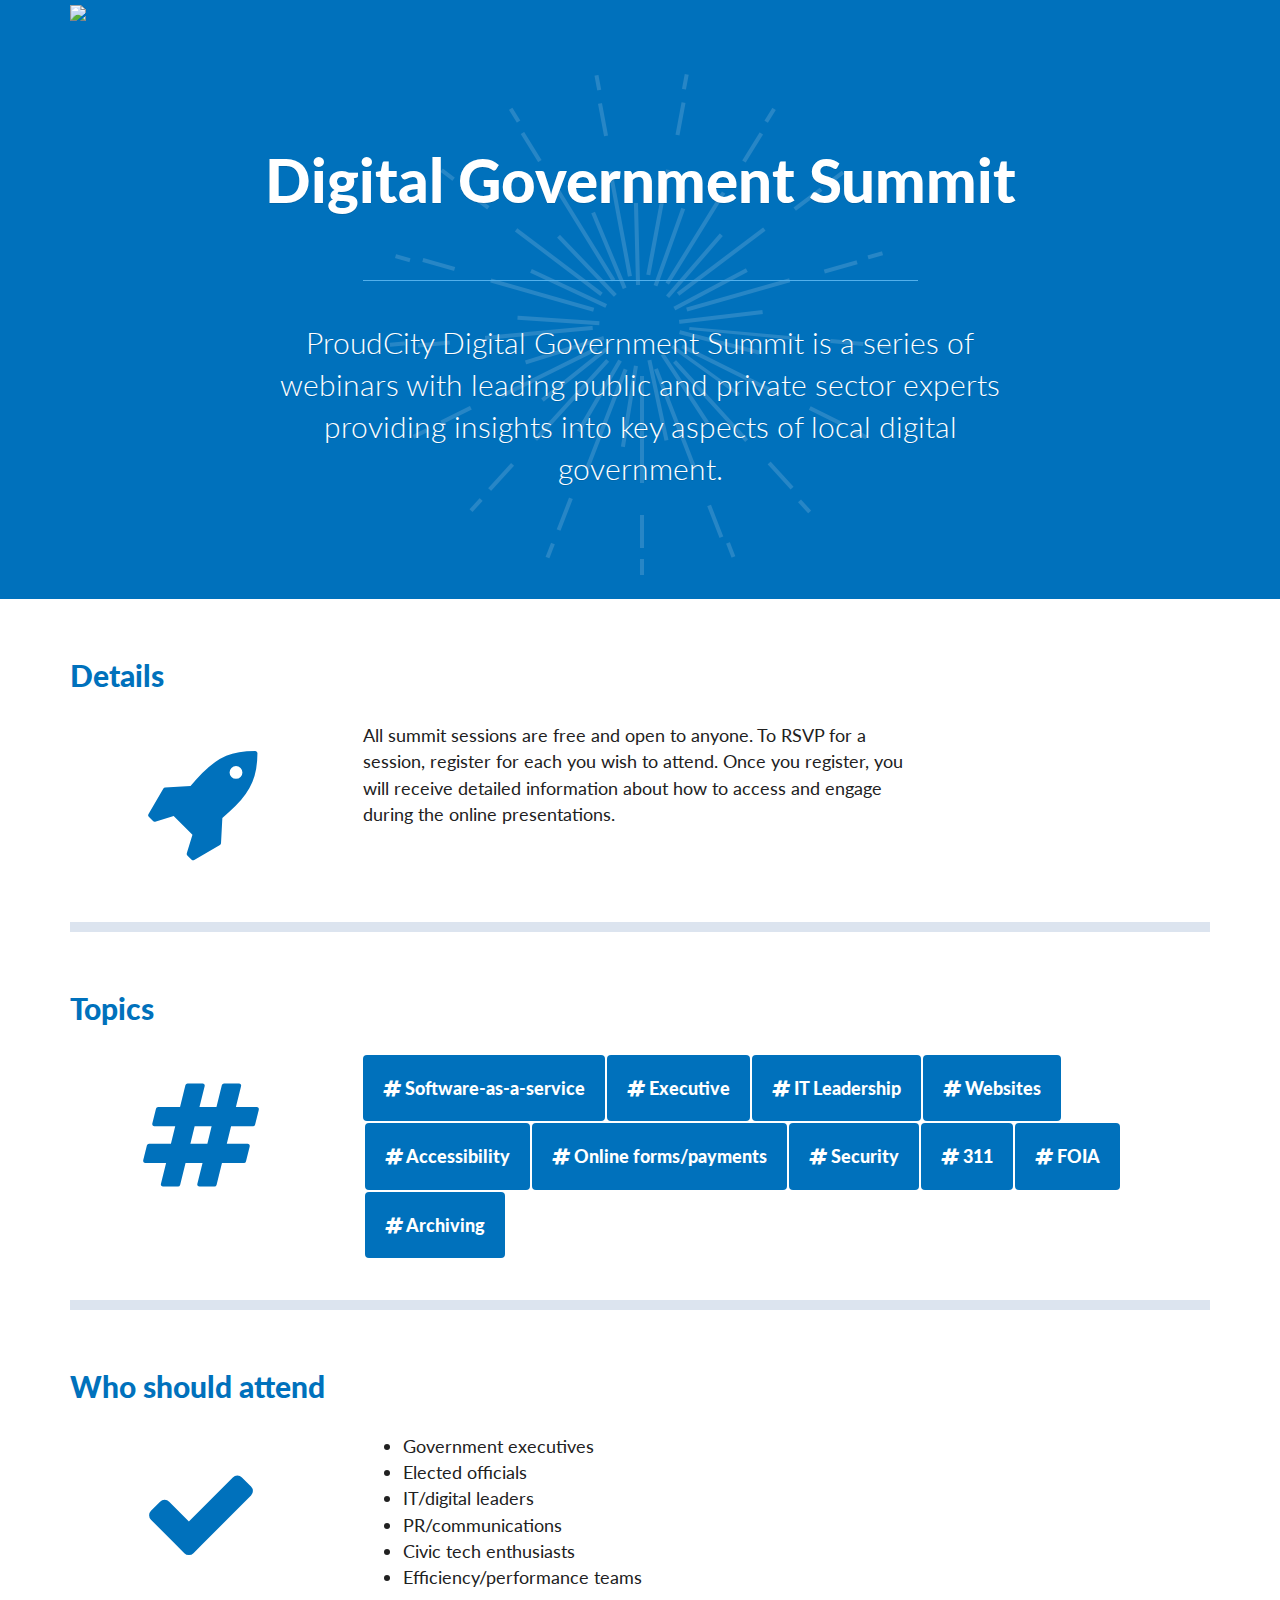
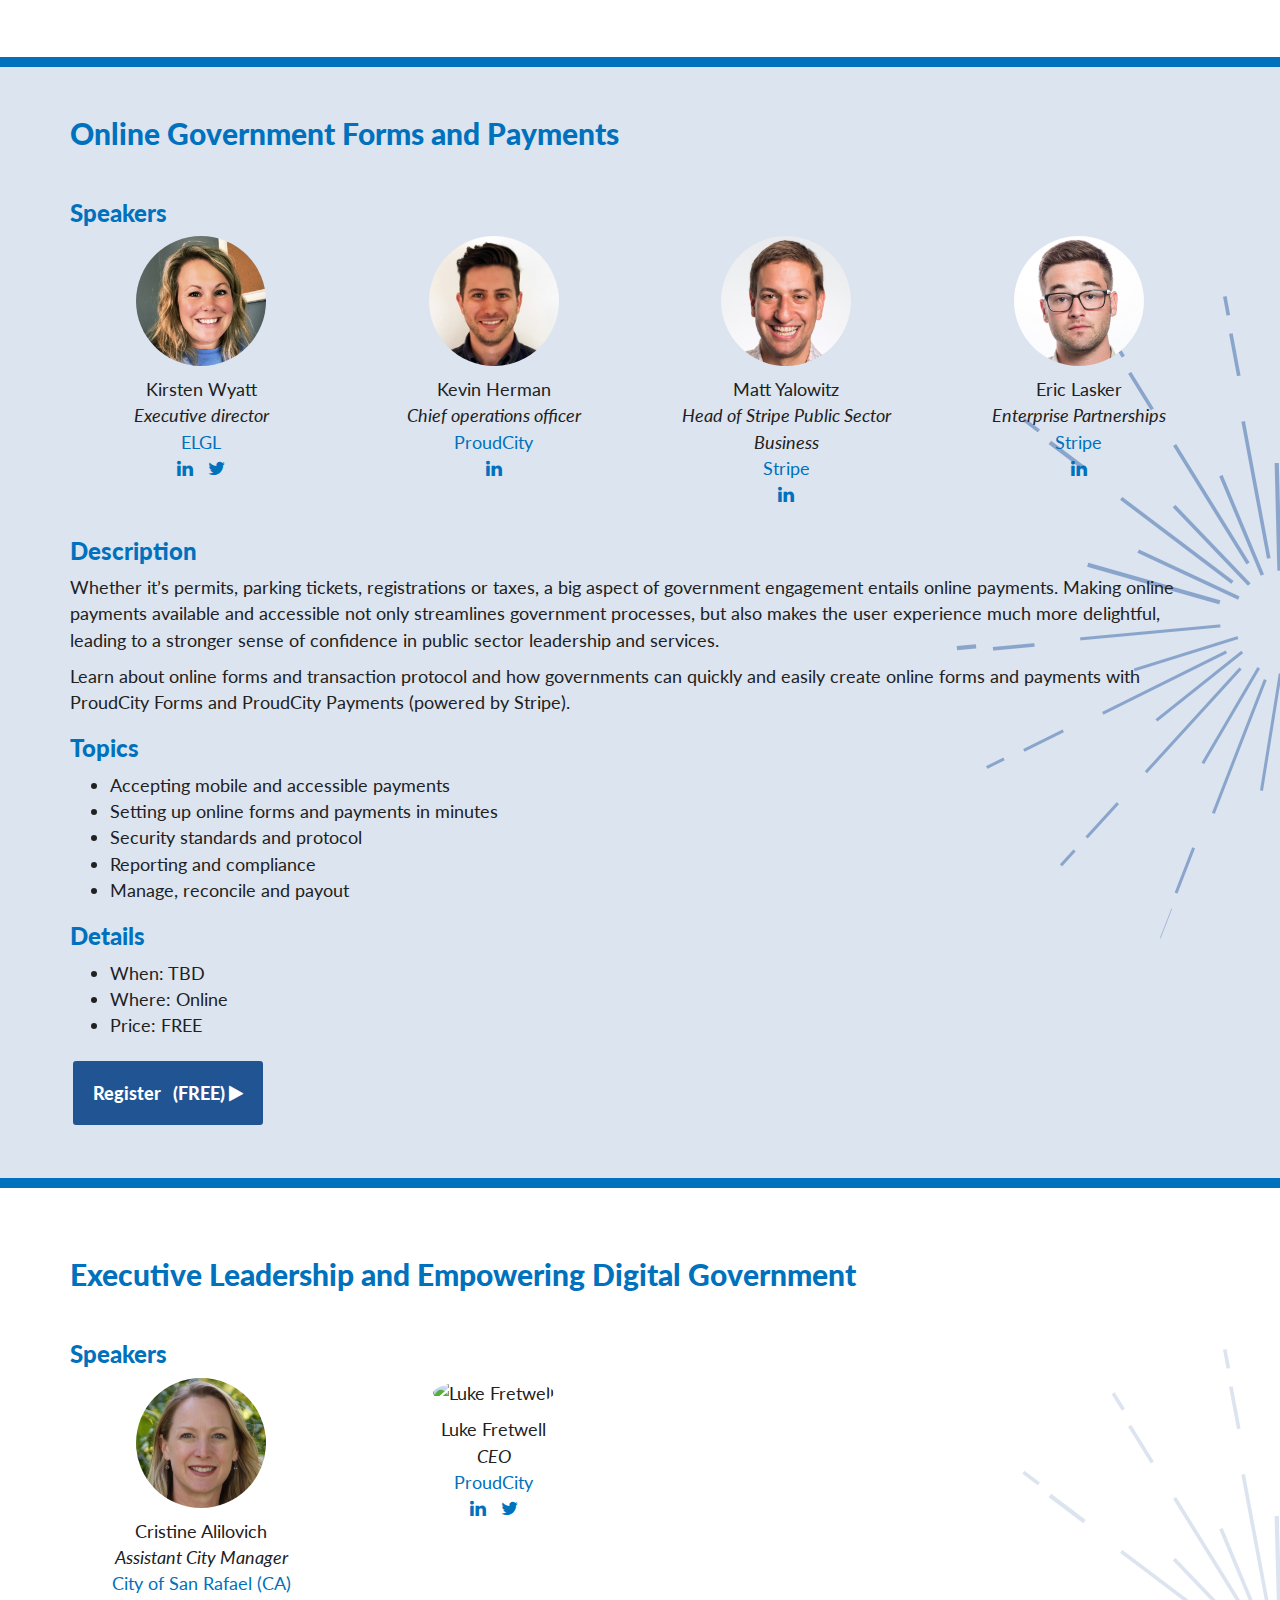
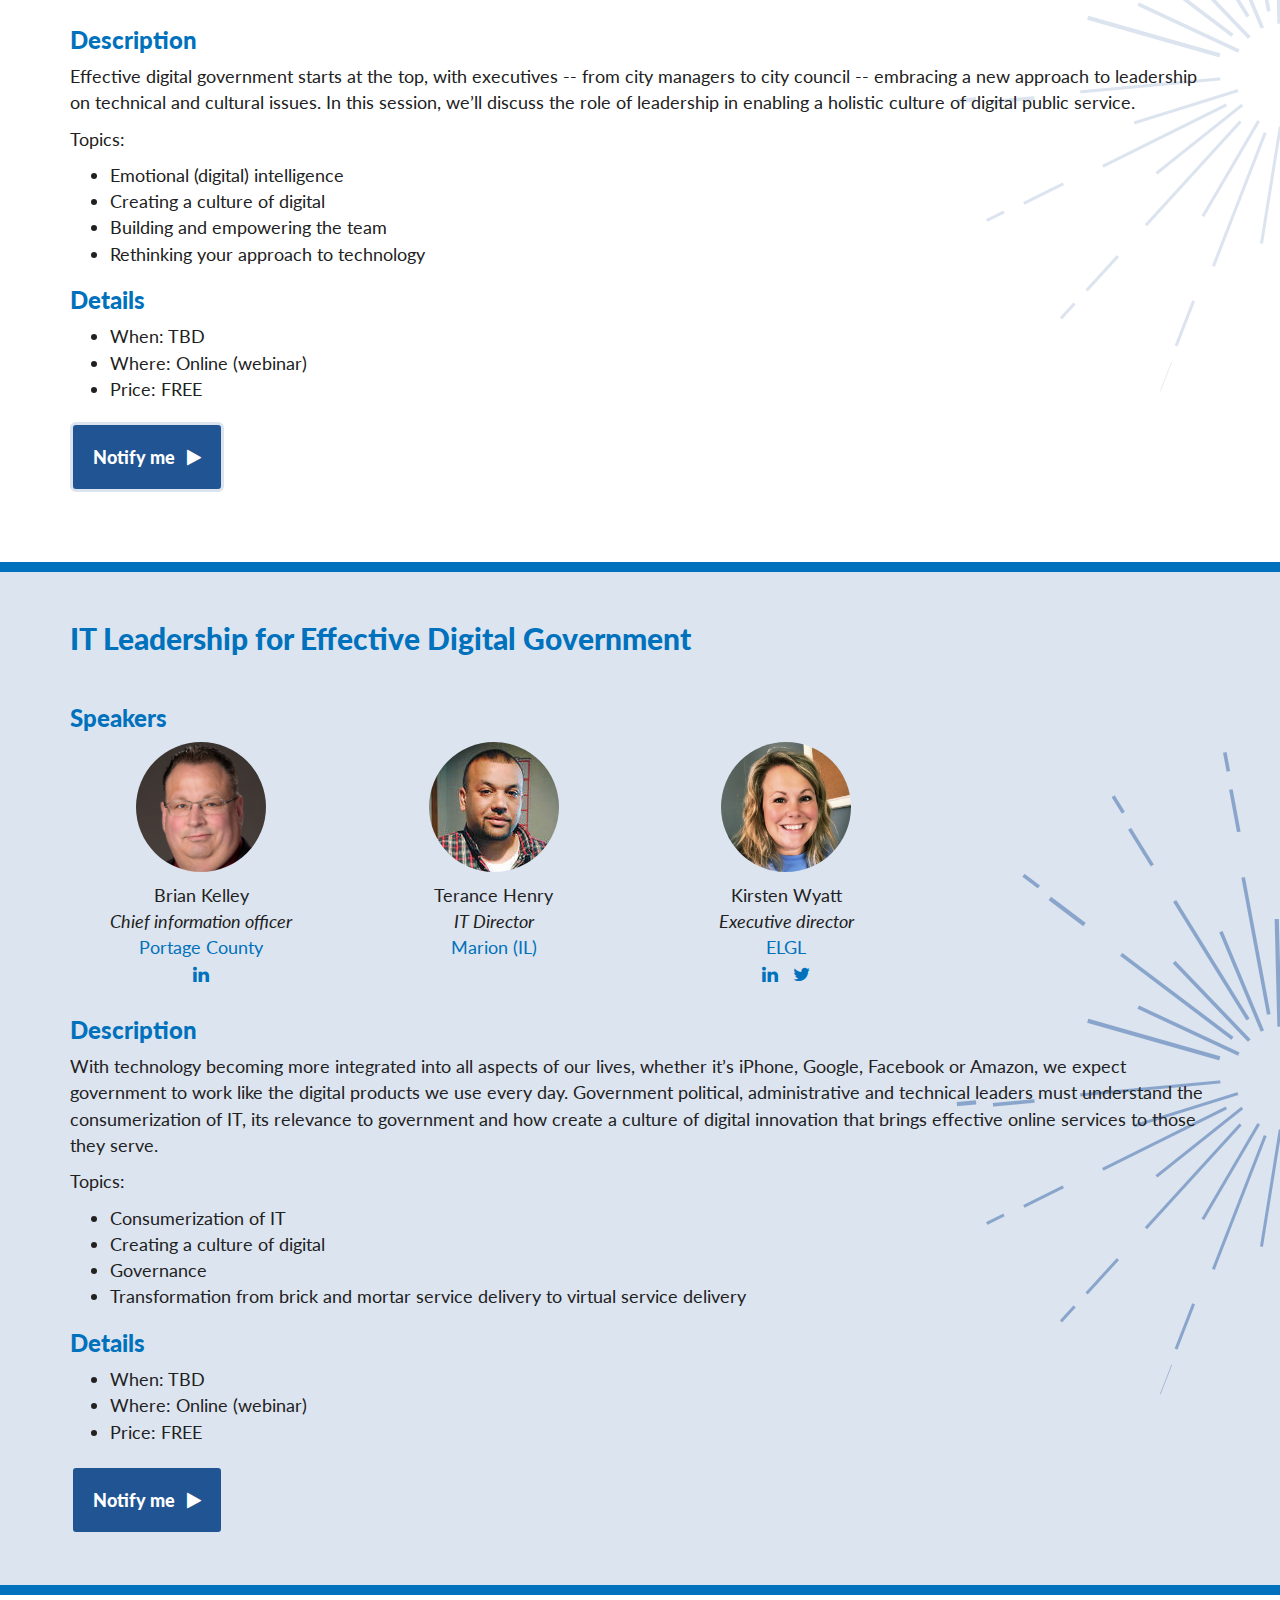
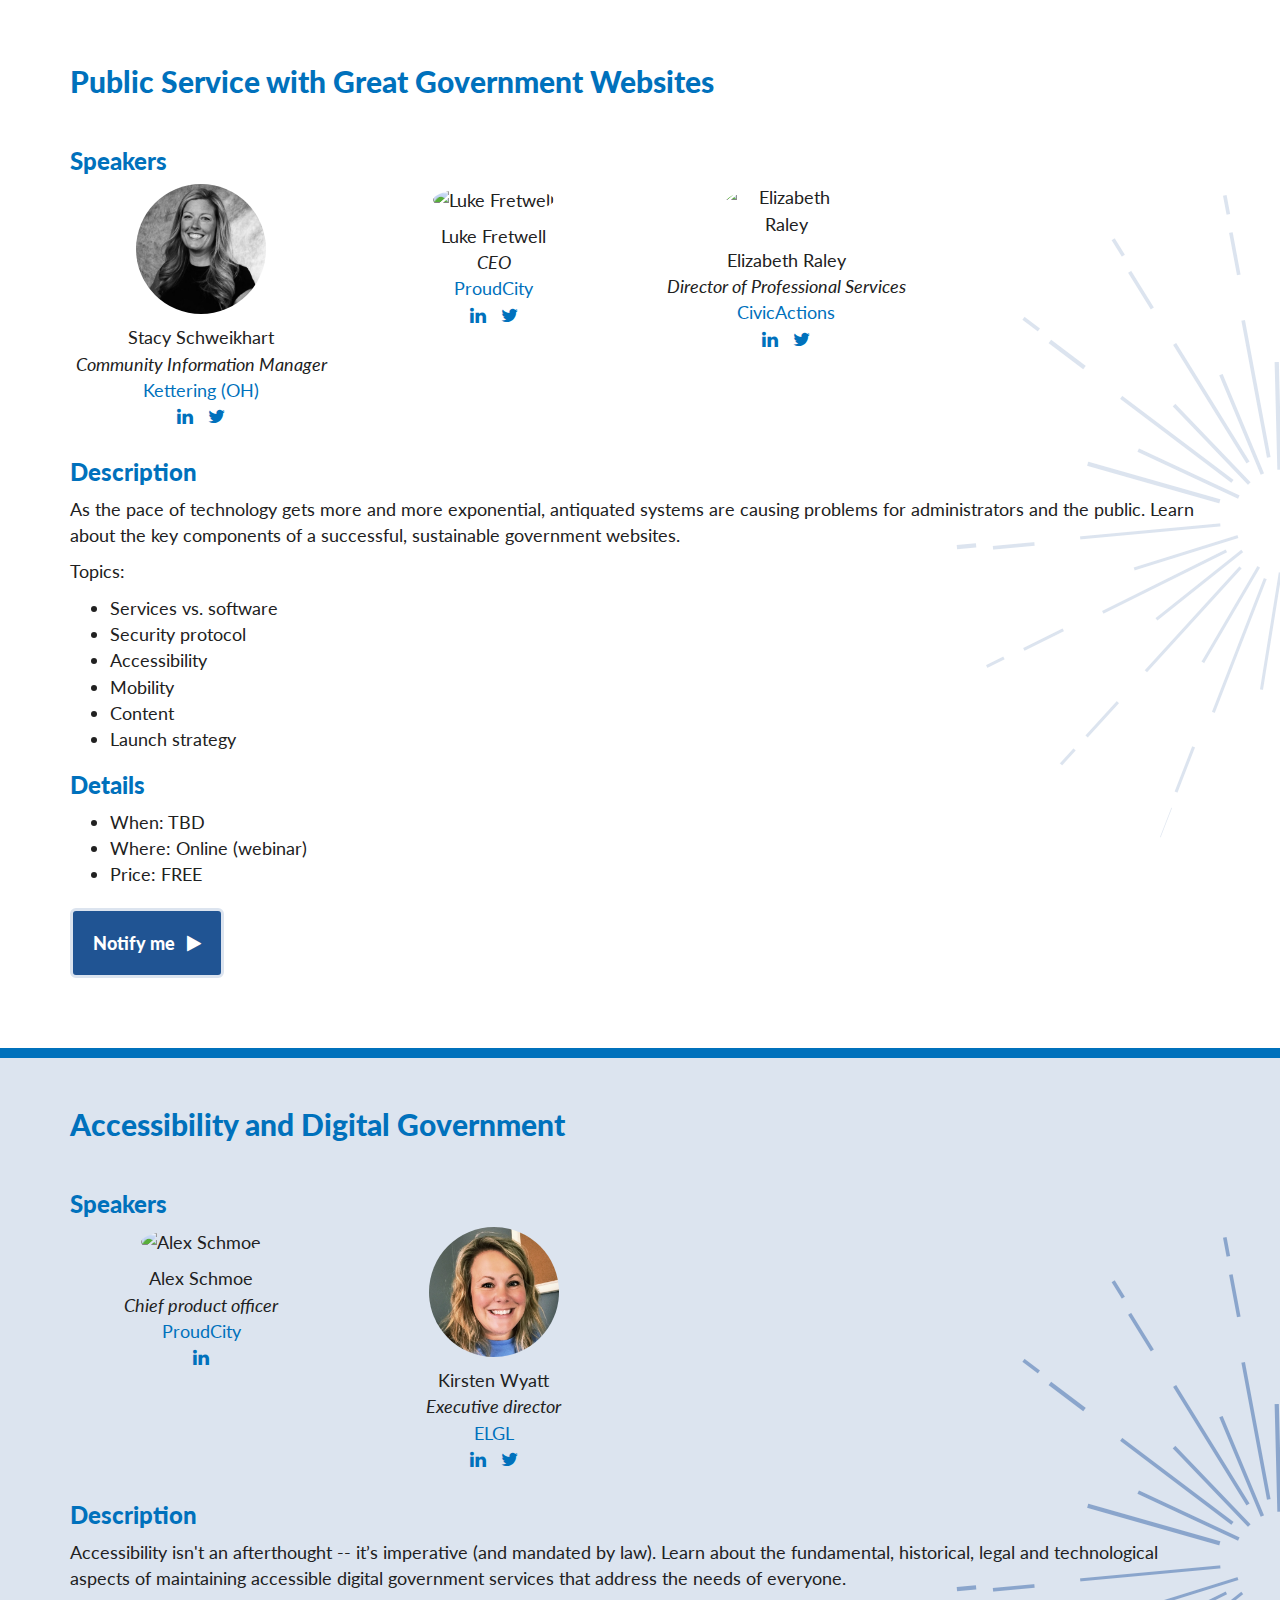
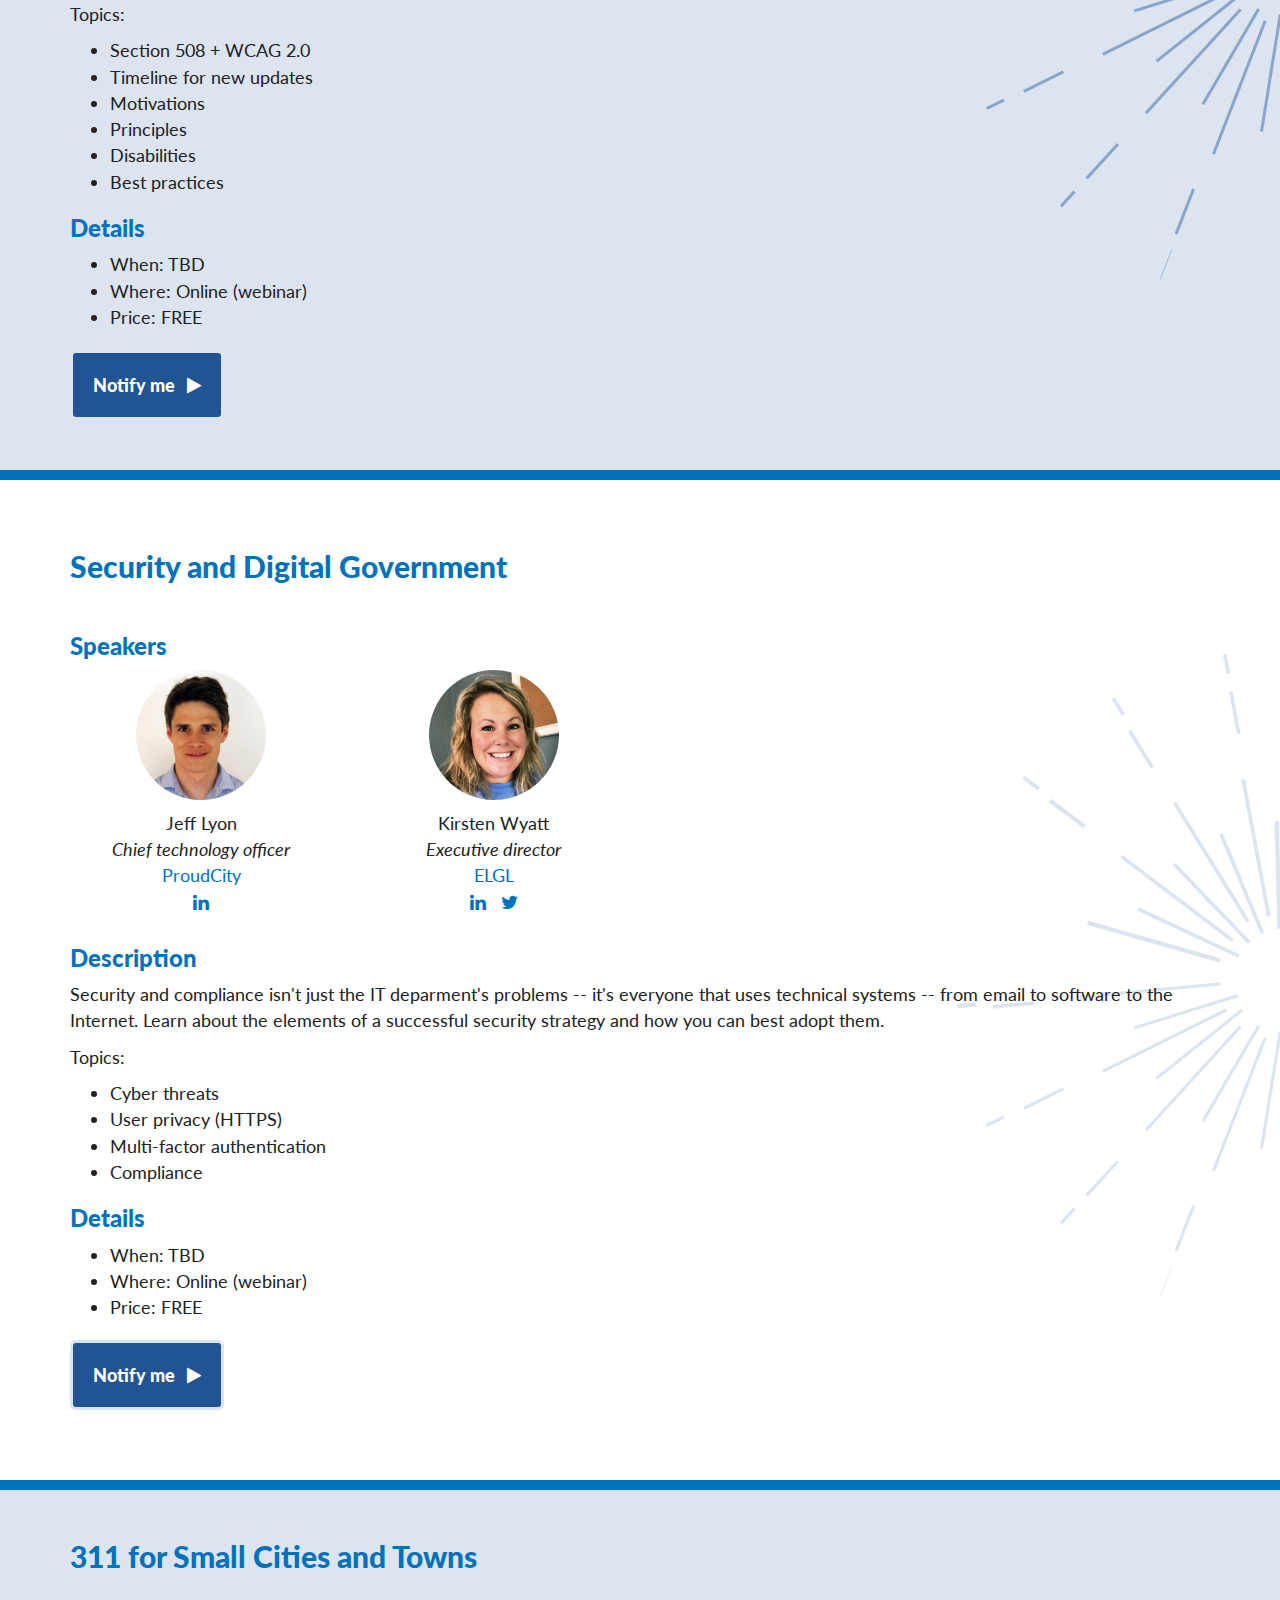
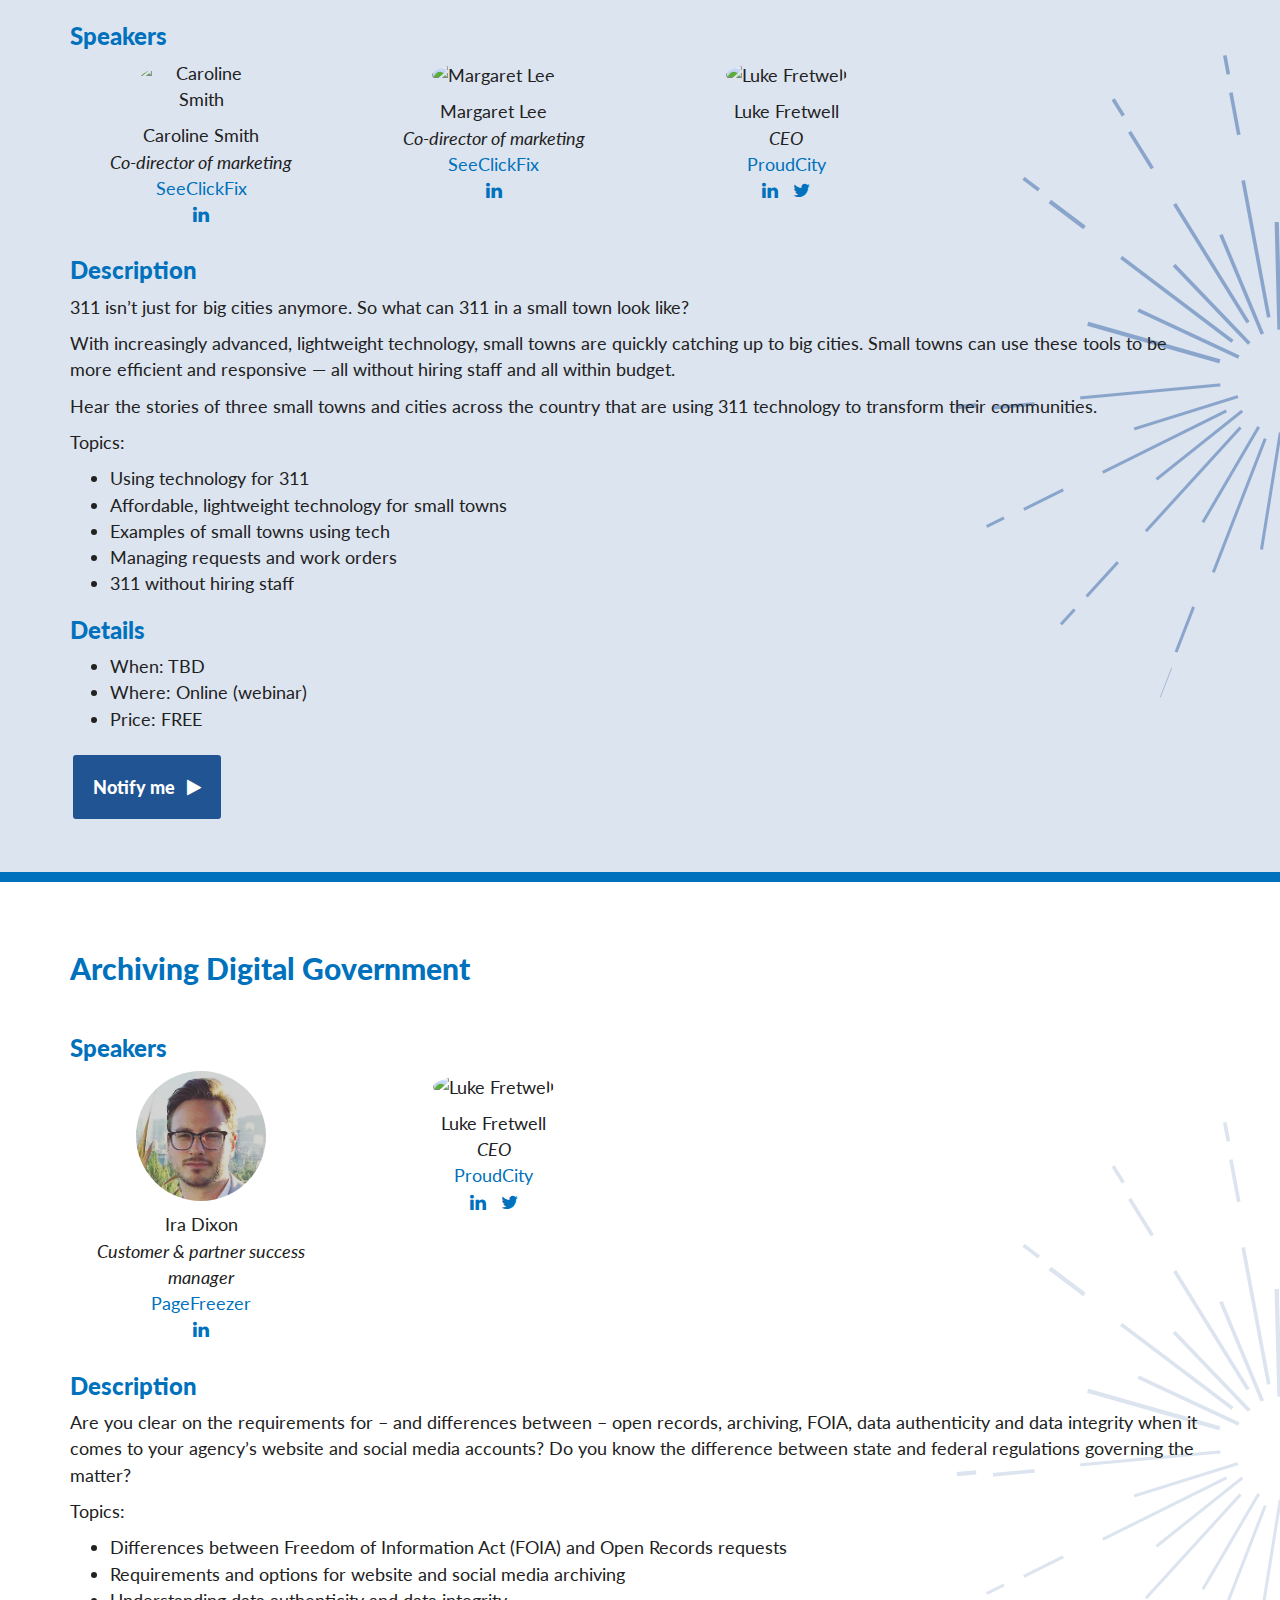
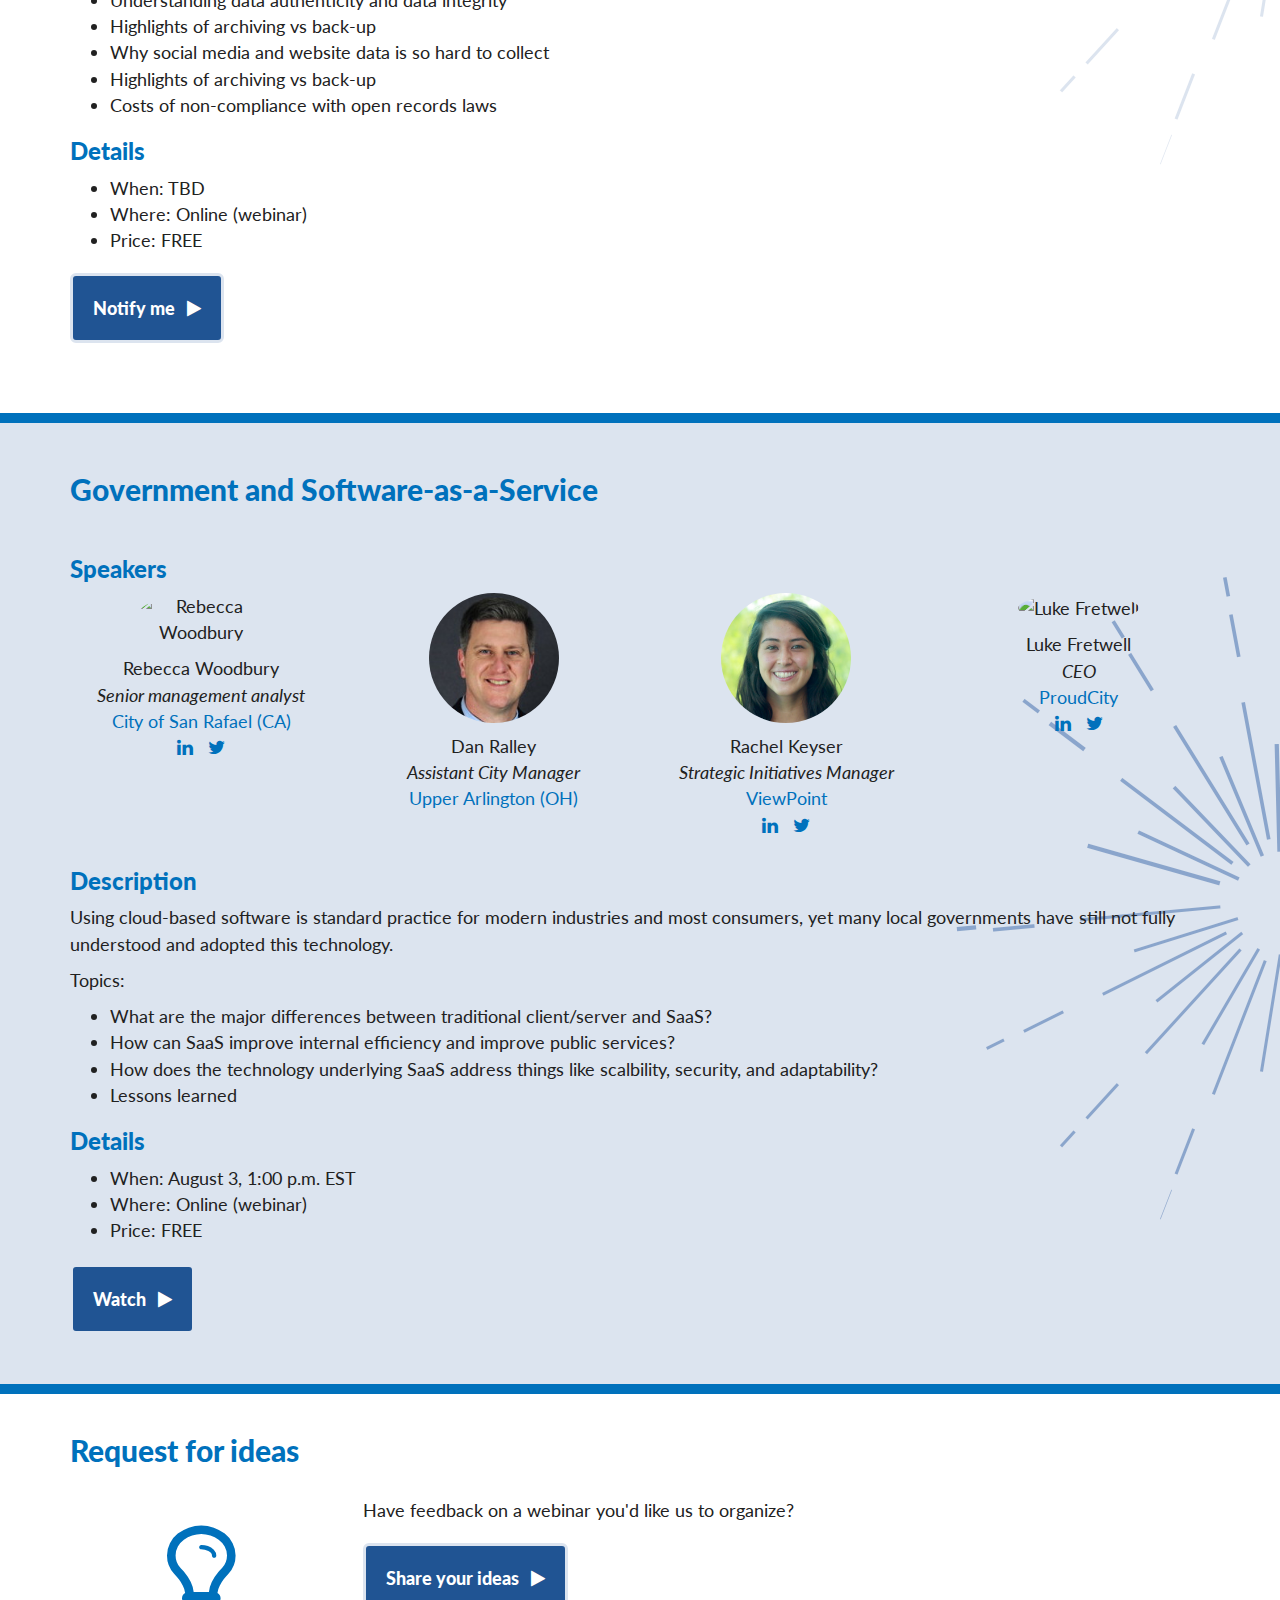
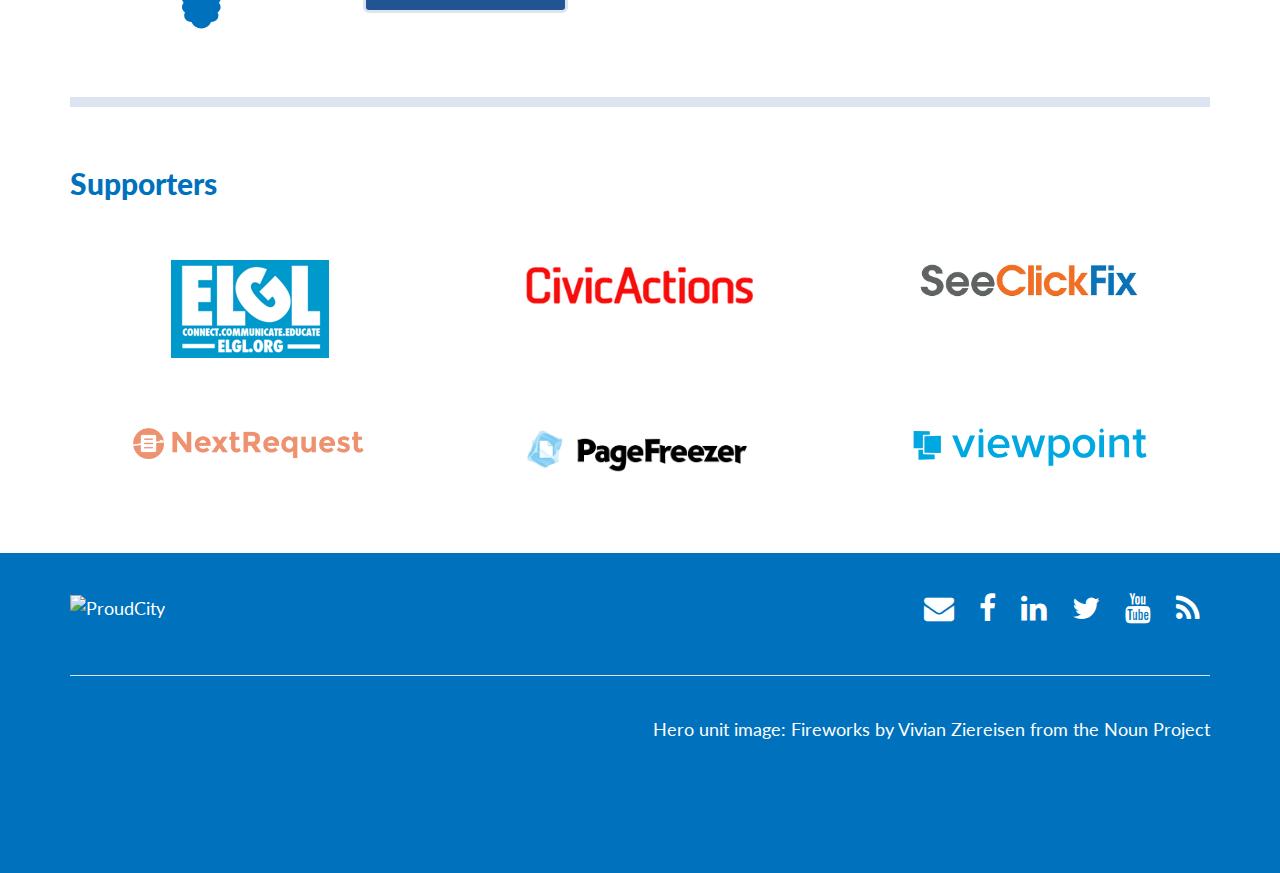
==== commit cf9765d9: "Add reg link to forms-payments" ====
--- a/index.html
+++ b/index.html
@@ -202,11 +202,12 @@
     </div>
 
     <div class="section2">
-    <div class="container">
-
-      <div class="row">
-        <div class="col-md-12">
-          <h2><a name="saas"></a><a href="https://summit.proudcity.com/sessions/saas/">Government and Software-as-a-Service</a></h2>
+
+    <div class="container">
+
+      <div class="row">
+        <div class="col-md-12">
+          <h2><a href=""name="forms-payments"><a href="https://summit.proudcity.com/sessions/forms-payments/">Online Government Forms and Payments</a></a></h2>
         </div>
       </div>
 
@@ -215,26 +216,80 @@
           <h3>Speakers</h3>
           <div class="row text-center people">
             <div class="col-md-3">
-              <p><img src="https://storage.googleapis.com/proudcity/wwwproudcity/uploads/2017/04/rebecca-woodbury-square.png" alt="Rebecca Woodbury" title="Rebecca Woodbury"></p>
-              <p>Rebecca Woodbury<br>
-                <em>Senior management analyst</em><br>
+              <p><img src="img/people/kirsten-wyatt.jpg" alt="Kirsten Wyatt" title="Kirsten Wyatt"></p>
+              <p>Kirsten Wyatt<br>
+                <em>Executive director</em><br>
+                <a href="http://elgl.org/">ELGL</a><br>
+                <a href="https://www.linkedin.com/in/kwyatt/"><i class="fa fa-linkedin" aria-hidden="true"></i></a> &nbsp; <a href="https://twitter.com/kowyatt?lang=en"> <i class="fa fa-twitter" aria-hidden="true"></i></a>
+              </p>
+            </div>
+            <div class="col-md-3">
+              <p><img src="img/people/kevin-herman.jpg" alt="Kevin Herman" title="Kevin Herman"></p>
+              <p>Kevin Herman<br>
+                <em>Chief operations officer</em><br>
+                <a href="https://proudcity.com/">ProudCity</a><br>
+                <a href="https://www.linkedin.com/in/kevin-herman-8aa2b110/"><i class="fa fa-linkedin" aria-hidden="true"></i></a>
+              </p>
+            </div>
+            <div class="col-md-3">
+              <p><img src="img/people/matt-yalowitz.jpg"></p>
+              <p>Matt Yalowitz<br>
+                <em>Head of Stripe Public Sector Business</em><br>
+                <a href="https://stripe.com/">Stripe</a><br>
+                <a href="https://www.linkedin.com/in/kevin-herman-8aa2b110/"><i class="fa fa-linkedin" aria-hidden="true"></i></a>
+              </p>
+            </div>
+            <div class="col-md-3">
+              <p><img src="img/people/eric-lasker.jpg" alt="Eric Lasker" title="Eric Lasker"></p>
+              <p>Eric Lasker<br>
+                <em>Enterprise Partnerships</em><br>
+                <a href="https://stripe.com/">Stripe</a><br>
+                <a href="https://www.linkedin.com/in/ealasker/"><i class="fa fa-linkedin" aria-hidden="true"></i></a>
+              </p>
+            </div>
+          </div>
+          <h3>Description</h3>
+          <p>Whether it’s permits, parking tickets, registrations or taxes, a big aspect of government engagement entails online payments. Making online payments available and accessible not only streamlines government processes, but also makes the user experience much more delightful, leading to a stronger sense of confidence in public sector leadership and services.</p>
+          <p>Learn about online forms and transaction protocol and how governments can quickly and easily create online forms and payments with ProudCity Forms and ProudCity Payments (powered by Stripe).</p>
+          <h3>Topics</h3>
+          <ul>
+            <li>Accepting mobile and accessible payments</li>
+            <li>Setting up online forms and payments in minutes</li>
+            <li>Security standards and protocol</li>
+            <li>Reporting and compliance</li>
+            <li>Manage, reconcile and payout</li>
+          </ul>
+          <h3>Details</h3>
+          <ul>
+            <li>When: TBD</li>
+            <li>Where: Online</li>
+            <li>Price: FREE</li>
+          </ul>
+            <p> <a href="http://www.anymeeting.com/PIID=ED52DE80804B3E" class="btn btn-outline-inverse btn-lg">Register &nbsp; (FREE) <i class="fa fa-play" aria-hidden="true"></i></a></p>
+        </div>
+      </div>
+      
+    </div>
+    </div>
+
+    <div class="section">
+    <div class="container">
+
+      <div class="row">
+        <div class="col-md-12">
+          <h2><a href=""name="exec">Executive Leadership and Empowering Digital Government</a></h2>
+        </div>
+      </div>
+
+      <div class="row">
+        <div class="col-md-12">
+          <h3>Speakers</h3>
+          <div class="row text-center people">
+            <div class="col-md-3">
+              <p><img src="img/people/cristine-alilovich.jpg" alt="Cristine Alilovich" title="Cristine Alilovich"></p>
+              <p>Cristine Alilovich<br>
+                <em>Assistant City Manager</em><br>
                 <a href="https://www.cityofsanrafael.org/">City of San Rafael (CA)</a><br>
-                <a href="https://www.linkedin.com/in/rebeccawoodbury/"><i class="fa fa-linkedin" aria-hidden="true"></i></a> &nbsp; <a href="https://twitter.com/whatupsanrafael"> <i class="fa fa-twitter" aria-hidden="true"></i></a>
-              </p>
-            </div>
-            <div class="col-md-3">
-              <p><img src="img/people/dan-ralley.jpg" alt="Dan Ralley" title="Dan Ralley"></p>
-              <p>Dan Ralley<br>
-                <em>Assistant City Manager</em><br>
-                <a href="http://www.uaoh.net/">Upper Arlington (OH)</a><br>
-              </p>
-            </div>
-            <div class="col-md-3">
-              <p><img src="img/people/rachel-keyser.jpg" alt="Rachel Keyser" title="Rachel Keyser"></p>
-              <p>Rachel Keyser<br>
-                <em>Strategic Initiatives Manager</em><br>
-                <a href="http://viewpoint.com/">ViewPoint</a><br>
-                <a href="https://www.linkedin.com/in/rachelskeyser/"><i class="fa fa-linkedin" aria-hidden="true"></i></a> &nbsp; <a href="https://twitter.com/rachel_keyser"> <i class="fa fa-twitter" aria-hidden="true"></i></a>
               </p>
             </div>
             <div class="col-md-3">
@@ -245,58 +300,6 @@
                 <a href="https://www.linkedin.com/in/lukefretwell/"><i class="fa fa-linkedin" aria-hidden="true"></i></a> &nbsp; <a href="https://twitter.com/lukefretwell"> <i class="fa fa-twitter" aria-hidden="true"></i></a>
               </p>
             </div>
-          </div>
-          <h3>Description</h3>
-          <p>Using cloud-based software is standard practice for modern industries and most consumers, yet many local governments have still not fully understood and adopted this technology.</p>
-          <p>Topics:</p>
-          <ul>
-            <li>What are the major differences between traditional client/server and SaaS?</li>
-            <li>How can SaaS improve internal efficiency and improve public services?</li>
-            <li>How does the technology underlying SaaS address things like scalbility, security, and adaptability?
-</li>
-            <li>Lessons learned</li>
-          </ul>
-          <h3>Details</h3>
-          <ul>
-            <li>When: August 3, 1:00 p.m. EST</li>
-            <li>Where: Online (webinar)</li>
-            <li>Price: FREE</li>
-          </ul>
-            <p> <a href="https://summit.proudcity.com/sessions/saas/" class="btn btn-outline-inverse btn-lg">Watch &nbsp; <i class="fa fa-play" aria-hidden="true"></i></a></p>
-        </div>
-      </div>
-
-    </div>
-    </div>
-
-    <div class="section">
-    <div class="container">
-
-      <div class="row">
-        <div class="col-md-12">
-          <h2><a href=""name="exec">Executive Leadership and Empowering Digital Government</a></h2>
-        </div>
-      </div>
-
-      <div class="row">
-        <div class="col-md-12">
-          <h3>Speakers</h3>
-          <div class="row text-center people">
-            <div class="col-md-3">
-              <p><img src="img/people/cristine-alilovich.jpg" alt="Cristine Alilovich" title="Cristine Alilovich"></p>
-              <p>Cristine Alilovich<br>
-                <em>Assistant City Manager</em><br>
-                <a href="https://www.cityofsanrafael.org/">City of San Rafael (CA)</a><br>
-              </p>
-            </div>
-            <div class="col-md-3">
-              <p><img src="https://pbs.twimg.com/profile_images/502213695686983680/LmKBjvRv_400x400.jpeg" alt="Luke Fretwell" title="Luke Fretwell"></p>
-              <p>Luke Fretwell<br>
-                <em>CEO</em><br>
-                <a href="https://proudcity.com/">ProudCity</a><br>
-                <a href="https://www.linkedin.com/in/lukefretwell/"><i class="fa fa-linkedin" aria-hidden="true"></i></a> &nbsp; <a href="https://twitter.com/lukefretwell"> <i class="fa fa-twitter" aria-hidden="true"></i></a>
-              </p>
-            </div>
             <div class="col-md-3">
               &nbsp;
             </div>
@@ -355,7 +358,7 @@
               </p>
             </div>
             <div class="col-md-3">
-              <p><img src="https://pbs.twimg.com/profile_images/871022164027162624/FCsP_ynO_400x400.jpg" alt="Kirsten Wyatt" title="Kirsten Wyatt"></p>
+              <p><img src="img/people/kirsten-wyatt.jpg" alt="Kirsten Wyatt" title="Kirsten Wyatt"></p>
               <p>Kirsten Wyatt<br>
                 <em>Executive director</em><br>
                 <a href="http://elgl.org/">ELGL</a><br>
@@ -476,7 +479,7 @@
               </p>
             </div>
             <div class="col-md-3">
-              <p><img src="https://pbs.twimg.com/profile_images/871022164027162624/FCsP_ynO_400x400.jpg" alt="Kirsten Wyatt" title="Kirsten Wyatt"></p>
+              <p><img src="img/people/kirsten-wyatt.jpg" alt="Kirsten Wyatt" title="Kirsten Wyatt"></p>
               <p>Kirsten Wyatt<br>
                 <em>Executive director</em><br>
                 <a href="http://elgl.org/">ELGL</a><br>
@@ -528,64 +531,13 @@
           <h3>Speakers</h3>
           <div class="row people text-center">
             <div class="col-md-3">
-              <p><img src="https://storage.googleapis.com/proudcity/wwwproudcity/uploads/2015/12/jeff-300x300.jpg" alt="Jeff Lyon" title="Jeff Lyon"></p>
+              <p><img src="img/people/jeff-lyon.jpg" alt="Jeff Lyon" title="Jeff Lyon"></p>
               <p>Jeff Lyon<br>
                 <em>Chief technology officer</em><br>
                 <a href="https://proudcity.com/">ProudCity</a><br>
                 <a href="https://www.linkedin.com/in/jeffreylyon/"><i class="fa fa-linkedin" aria-hidden="true"></i></a>
               </p>
             </div>
-            <div class="col-md-3">
-              <p><img src="https://pbs.twimg.com/profile_images/871022164027162624/FCsP_ynO_400x400.jpg" alt="Kirsten Wyatt" title="Kirsten Wyatt"></p>
-              <p>Kirsten Wyatt<br>
-                <em>Executive director</em><br>
-                <a href="http://elgl.org/">ELGL</a><br>
-                <a href="https://www.linkedin.com/in/kwyatt/"><i class="fa fa-linkedin" aria-hidden="true"></i></a> &nbsp; <a href="https://twitter.com/kowyatt?lang=en"> <i class="fa fa-twitter" aria-hidden="true"></i></a>
-              </p>
-            </div>
-            <div class="col-md-3">
-              &nbsp;
-            </div>
-            <div class="col-md-3">
-              &nbsp;
-            </div>
-          </div>
-          <h3>Description</h3>
-          <p>Security and compliance isn't just the IT deparment's problems -- it's everyone that uses technical systems -- from email to software to the Internet. Learn about the elements of a successful security strategy and how you can best adopt them.</p>
-          <p>Topics:</p>
-          <ul>
-            <li>Cyber threats</li>
-            <li>User privacy (HTTPS)</li>
-            <li>Multi-factor authentication</li>
-            <li>Compliance</li>
-          </ul>
-          <h3>Details</h3>
-          <ul>
-            <li>When: TBD</li>
-            <li>Where: Online (webinar)</li>
-            <li>Price: FREE</li>
-          </ul>
-            <p> <a href="https://goo.gl/forms/pdlOlJfHWS7Ci3Ex1" class="btn btn-outline-inverse btn-lg">Notify me &nbsp; <i class="fa fa-play" aria-hidden="true"></i></a></p>
-        </div>
-      </div>
-      
-    </div>
-    </div>
-
-    <div class="section2">
-
-    <div class="container">
-
-      <div class="row">
-        <div class="col-md-12">
-          <h2><a href=""name="forms-payments"><a href="https://summit.proudcity.com/sessions/forms-payments/">Online Government Forms and Payments</a></a></h2>
-        </div>
-      </div>
-
-      <div class="row">
-        <div class="col-md-12">
-          <h3>Speakers</h3>
-          <div class="row text-center people">
             <div class="col-md-3">
               <p><img src="img/people/kirsten-wyatt.jpg" alt="Kirsten Wyatt" title="Kirsten Wyatt"></p>
               <p>Kirsten Wyatt<br>
@@ -595,55 +547,35 @@
               </p>
             </div>
             <div class="col-md-3">
-              <p><img src="img/people/kevin-herman.jpg" alt="Kevin Herman" title="Kevin Herman"></p>
-              <p>Kevin Herman<br>
-                <em>Chief operations officer</em><br>
-                <a href="https://proudcity.com/">ProudCity</a><br>
-                <a href="https://www.linkedin.com/in/kevin-herman-8aa2b110/"><i class="fa fa-linkedin" aria-hidden="true"></i></a>
-              </p>
-            </div>
-            <div class="col-md-3">
-              <p><img src="img/people/matt-yalowitz.jpg"></p>
-              <p>Matt Yalowitz<br>
-                <em>Head of Stripe Public Sector Business</em><br>
-                <a href="https://stripe.com/">Stripe</a><br>
-                <a href="https://www.linkedin.com/in/kevin-herman-8aa2b110/"><i class="fa fa-linkedin" aria-hidden="true"></i></a>
-              </p>
-            </div>
-            <div class="col-md-3">
-              <p><img src="img/people/eric-lasker.jpg" alt="Eric Lasker" title="Eric Lasker"></p>
-              <p>Eric Lasker<br>
-                <em>Enterprise Partnerships</em><br>
-                <a href="https://stripe.com/">Stripe</a><br>
-                <a href="https://www.linkedin.com/in/ealasker/"><i class="fa fa-linkedin" aria-hidden="true"></i></a>
-              </p>
+              &nbsp;
+            </div>
+            <div class="col-md-3">
+              &nbsp;
             </div>
           </div>
           <h3>Description</h3>
-          <p>Whether it’s permits, parking tickets, registrations or taxes, a big aspect of government engagement entails online payments. Making online payments available and accessible not only streamlines government processes, but also makes the user experience much more delightful, leading to a stronger sense of confidence in public sector leadership and services.</p>
-          <p>Learn about online forms and transaction protocol and how governments can quickly and easily create online forms and payments with ProudCity Forms and ProudCity Payments (powered by Stripe).</p>
-          <h3>Topics</h3>
-          <ul>
-            <li>Accepting mobile and accessible payments</li>
-            <li>Setting up online forms and payments in minutes</li>
-            <li>Security standards and protocol</li>
-            <li>Reporting and compliance</li>
-            <li>Manage, reconcile and payout</li>
+          <p>Security and compliance isn't just the IT deparment's problems -- it's everyone that uses technical systems -- from email to software to the Internet. Learn about the elements of a successful security strategy and how you can best adopt them.</p>
+          <p>Topics:</p>
+          <ul>
+            <li>Cyber threats</li>
+            <li>User privacy (HTTPS)</li>
+            <li>Multi-factor authentication</li>
+            <li>Compliance</li>
           </ul>
           <h3>Details</h3>
           <ul>
             <li>When: TBD</li>
-            <li>Where: Online</li>
+            <li>Where: Online (webinar)</li>
             <li>Price: FREE</li>
           </ul>
-            <p> <a href="" class="btn btn-outline-inverse btn-lg">Register &nbsp; (FREE) <i class="fa fa-play" aria-hidden="true"></i></a></p>
-        </div>
-      </div>
-      
-    </div>
-    </div>
-
-    <div class="section">
+            <p> <a href="https://goo.gl/forms/pdlOlJfHWS7Ci3Ex1" class="btn btn-outline-inverse btn-lg">Notify me &nbsp; <i class="fa fa-play" aria-hidden="true"></i></a></p>
+        </div>
+      </div>
+      
+    </div>
+    </div>
+
+    <div class="section2">
     <div class="container">
 
       <div class="row">
@@ -711,7 +643,7 @@
     </div>
     </div>
 
-    <div class="section2">
+    <div class="section">
     <div class="container">
 
       <div class="row">
@@ -772,6 +704,7 @@
     </div><!-- /.container -->
     </div>
 
+<!--
     <div class="section">
     <div class="container">
 
@@ -829,14 +762,76 @@
       
     </div>
     </div>
-
-    <div class="container">
-
-      <div class="row">
-        <div class="col-md-12">
-          <hr>
-        </div>
-      </div>
+-->
+    <div class="section2">
+    <div class="container">
+
+      <div class="row">
+        <div class="col-md-12">
+          <h2><a name="saas"></a><a href="https://summit.proudcity.com/sessions/saas/">Government and Software-as-a-Service</a></h2>
+        </div>
+      </div>
+
+      <div class="row">
+        <div class="col-md-12">
+          <h3>Speakers</h3>
+          <div class="row text-center people">
+            <div class="col-md-3">
+              <p><img src="https://storage.googleapis.com/proudcity/wwwproudcity/uploads/2017/04/rebecca-woodbury-square.png" alt="Rebecca Woodbury" title="Rebecca Woodbury"></p>
+              <p>Rebecca Woodbury<br>
+                <em>Senior management analyst</em><br>
+                <a href="https://www.cityofsanrafael.org/">City of San Rafael (CA)</a><br>
+                <a href="https://www.linkedin.com/in/rebeccawoodbury/"><i class="fa fa-linkedin" aria-hidden="true"></i></a> &nbsp; <a href="https://twitter.com/whatupsanrafael"> <i class="fa fa-twitter" aria-hidden="true"></i></a>
+              </p>
+            </div>
+            <div class="col-md-3">
+              <p><img src="img/people/dan-ralley.jpg" alt="Dan Ralley" title="Dan Ralley"></p>
+              <p>Dan Ralley<br>
+                <em>Assistant City Manager</em><br>
+                <a href="http://www.uaoh.net/">Upper Arlington (OH)</a><br>
+              </p>
+            </div>
+            <div class="col-md-3">
+              <p><img src="img/people/rachel-keyser.jpg" alt="Rachel Keyser" title="Rachel Keyser"></p>
+              <p>Rachel Keyser<br>
+                <em>Strategic Initiatives Manager</em><br>
+                <a href="http://viewpoint.com/">ViewPoint</a><br>
+                <a href="https://www.linkedin.com/in/rachelskeyser/"><i class="fa fa-linkedin" aria-hidden="true"></i></a> &nbsp; <a href="https://twitter.com/rachel_keyser"> <i class="fa fa-twitter" aria-hidden="true"></i></a>
+              </p>
+            </div>
+            <div class="col-md-3">
+              <p><img src="https://pbs.twimg.com/profile_images/502213695686983680/LmKBjvRv_400x400.jpeg" alt="Luke Fretwell" title="Luke Fretwell"></p>
+              <p>Luke Fretwell<br>
+                <em>CEO</em><br>
+                <a href="https://proudcity.com/">ProudCity</a><br>
+                <a href="https://www.linkedin.com/in/lukefretwell/"><i class="fa fa-linkedin" aria-hidden="true"></i></a> &nbsp; <a href="https://twitter.com/lukefretwell"> <i class="fa fa-twitter" aria-hidden="true"></i></a>
+              </p>
+            </div>
+          </div>
+          <h3>Description</h3>
+          <p>Using cloud-based software is standard practice for modern industries and most consumers, yet many local governments have still not fully understood and adopted this technology.</p>
+          <p>Topics:</p>
+          <ul>
+            <li>What are the major differences between traditional client/server and SaaS?</li>
+            <li>How can SaaS improve internal efficiency and improve public services?</li>
+            <li>How does the technology underlying SaaS address things like scalbility, security, and adaptability?
+</li>
+            <li>Lessons learned</li>
+          </ul>
+          <h3>Details</h3>
+          <ul>
+            <li>When: August 3, 1:00 p.m. EST</li>
+            <li>Where: Online (webinar)</li>
+            <li>Price: FREE</li>
+          </ul>
+            <p> <a href="https://summit.proudcity.com/sessions/saas/" class="btn btn-outline-inverse btn-lg">Watch &nbsp; <i class="fa fa-play" aria-hidden="true"></i></a></p>
+        </div>
+      </div>
+
+    </div>
+    </div>
+
+    <div class="container">
       
       <div class="row">
         <div class="col-md-12">
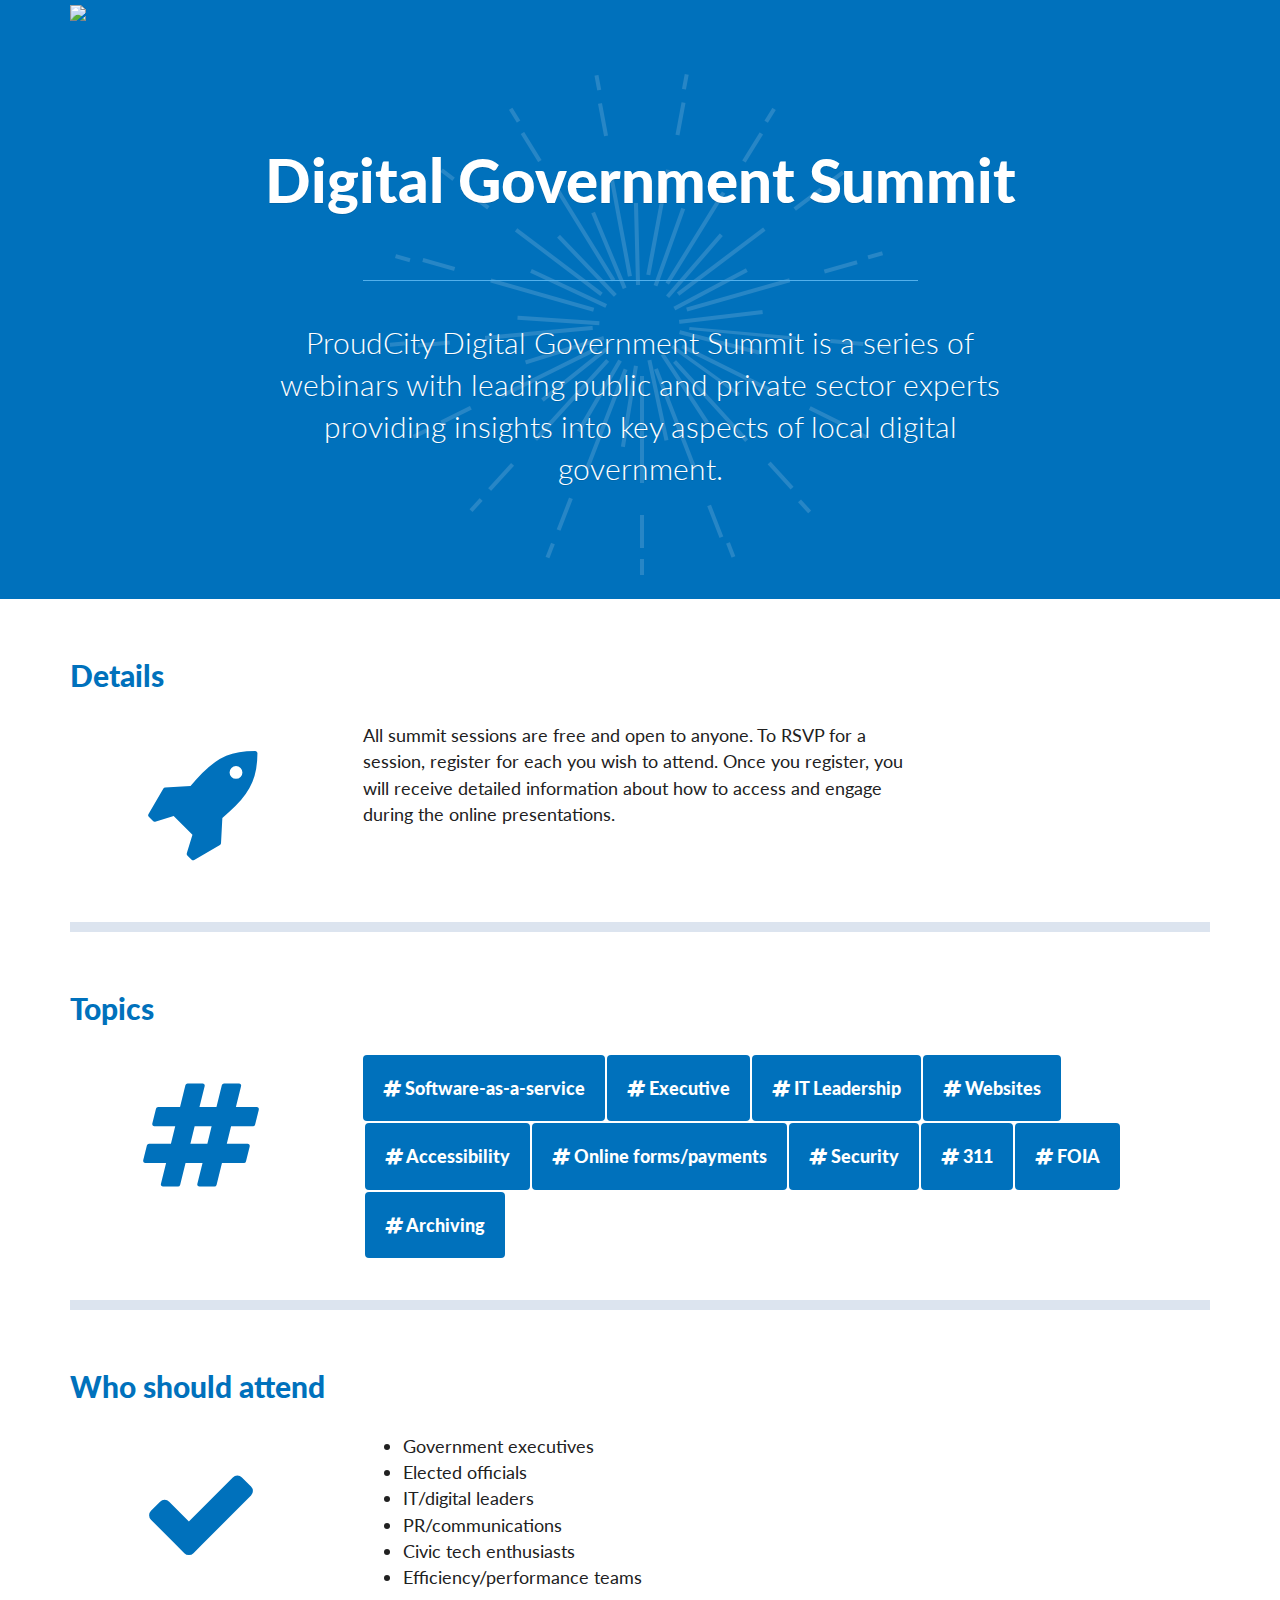
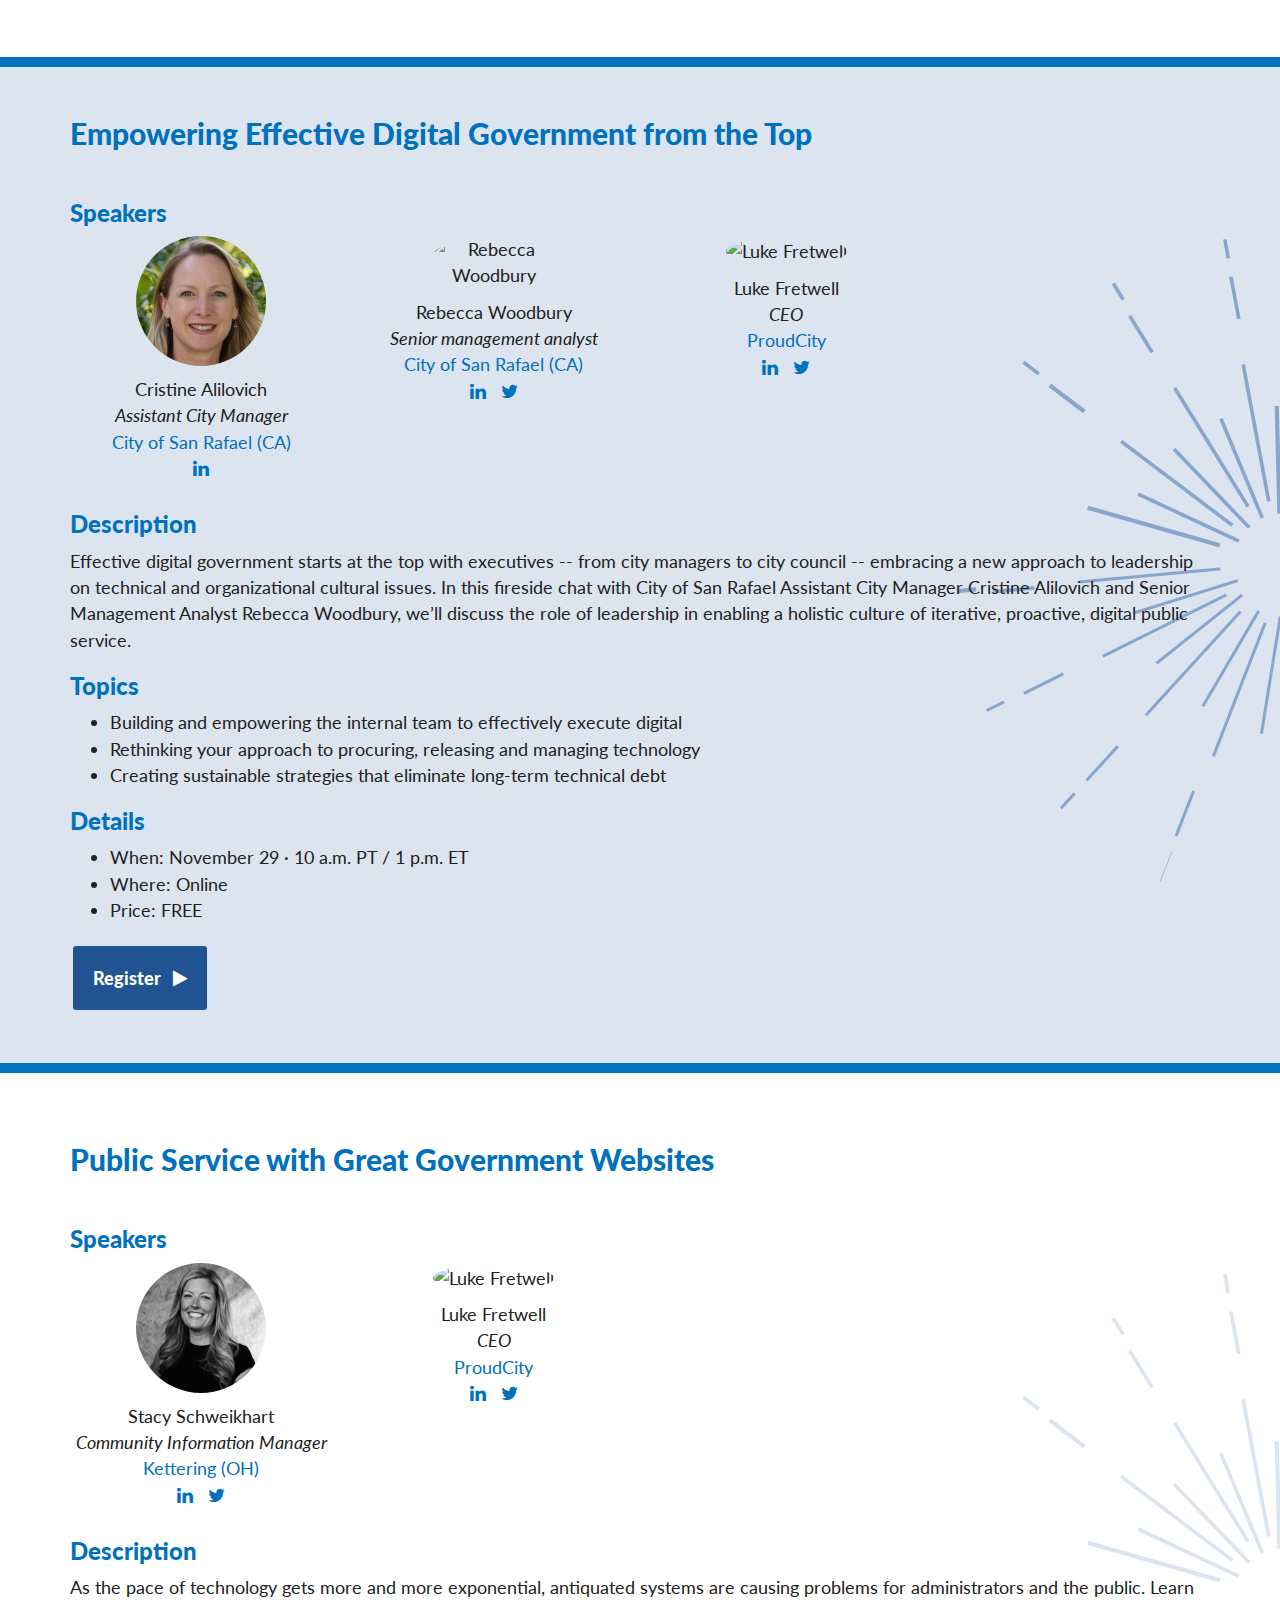
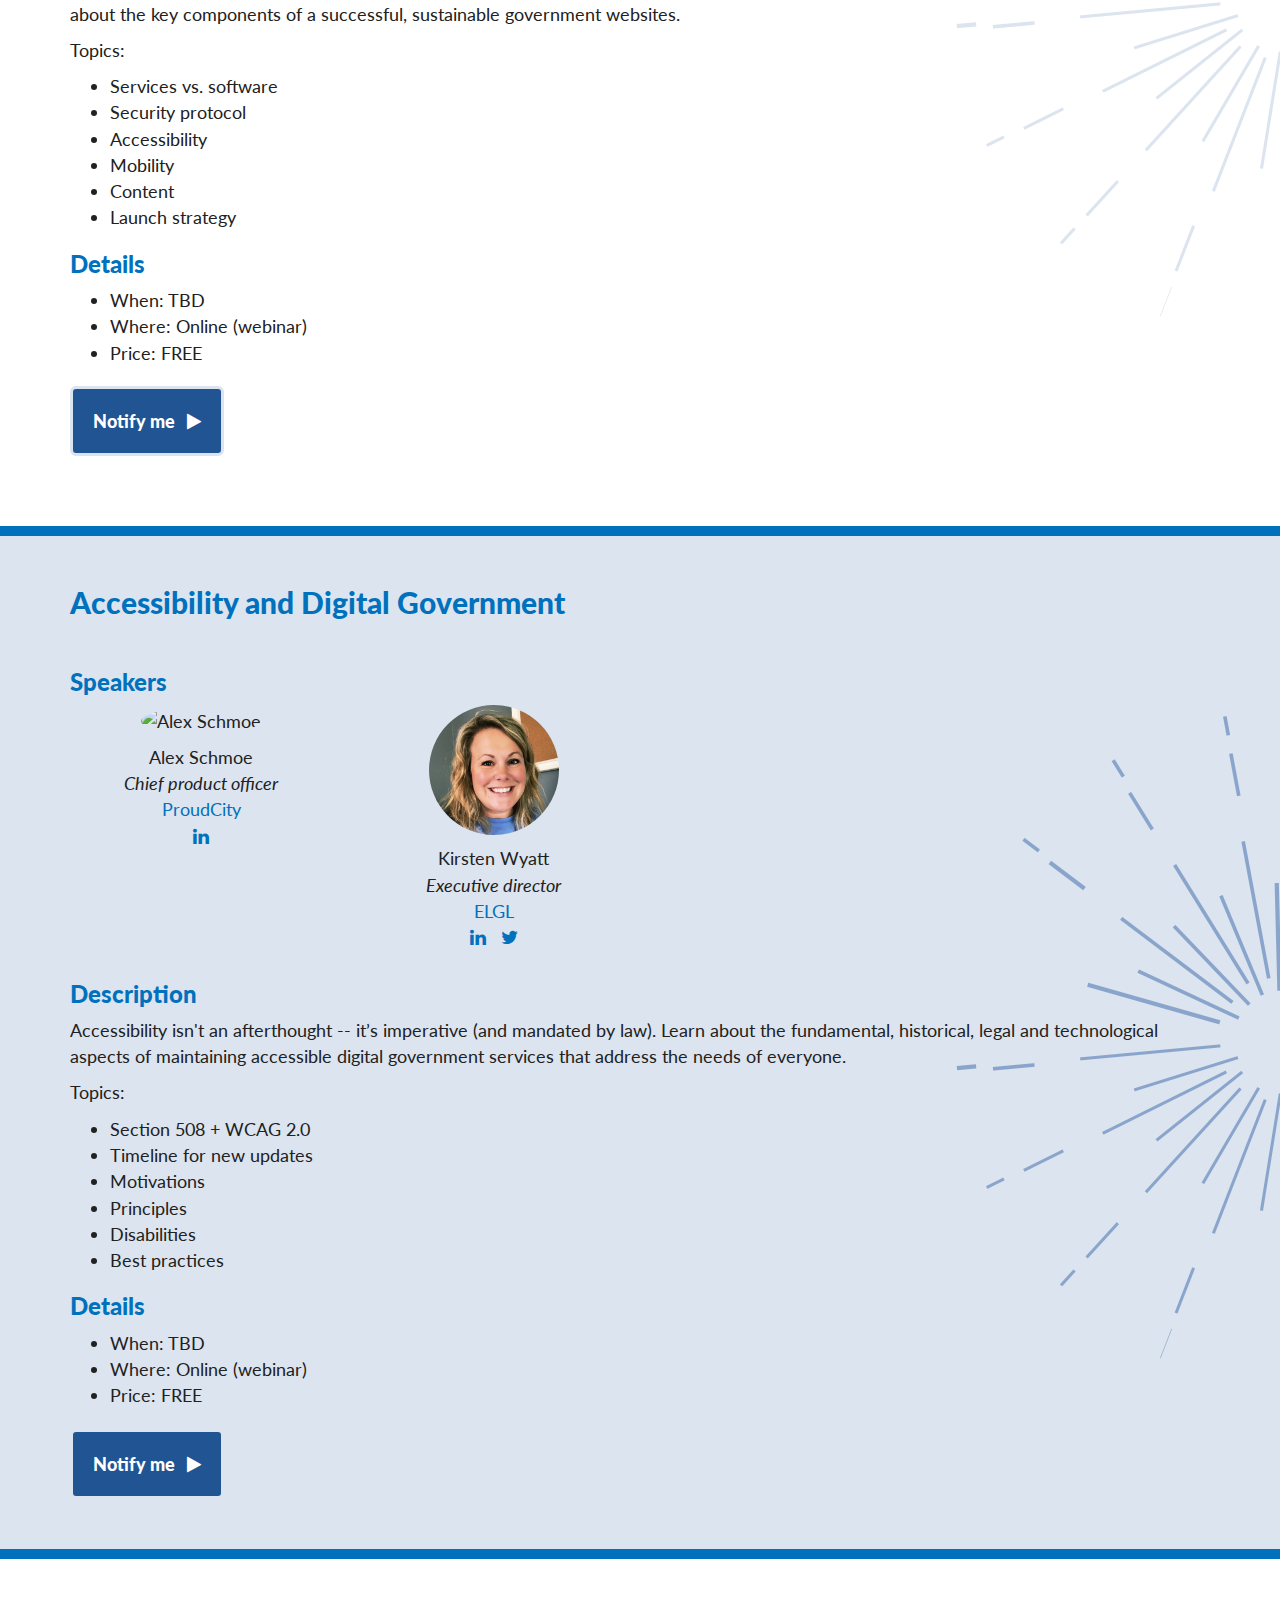
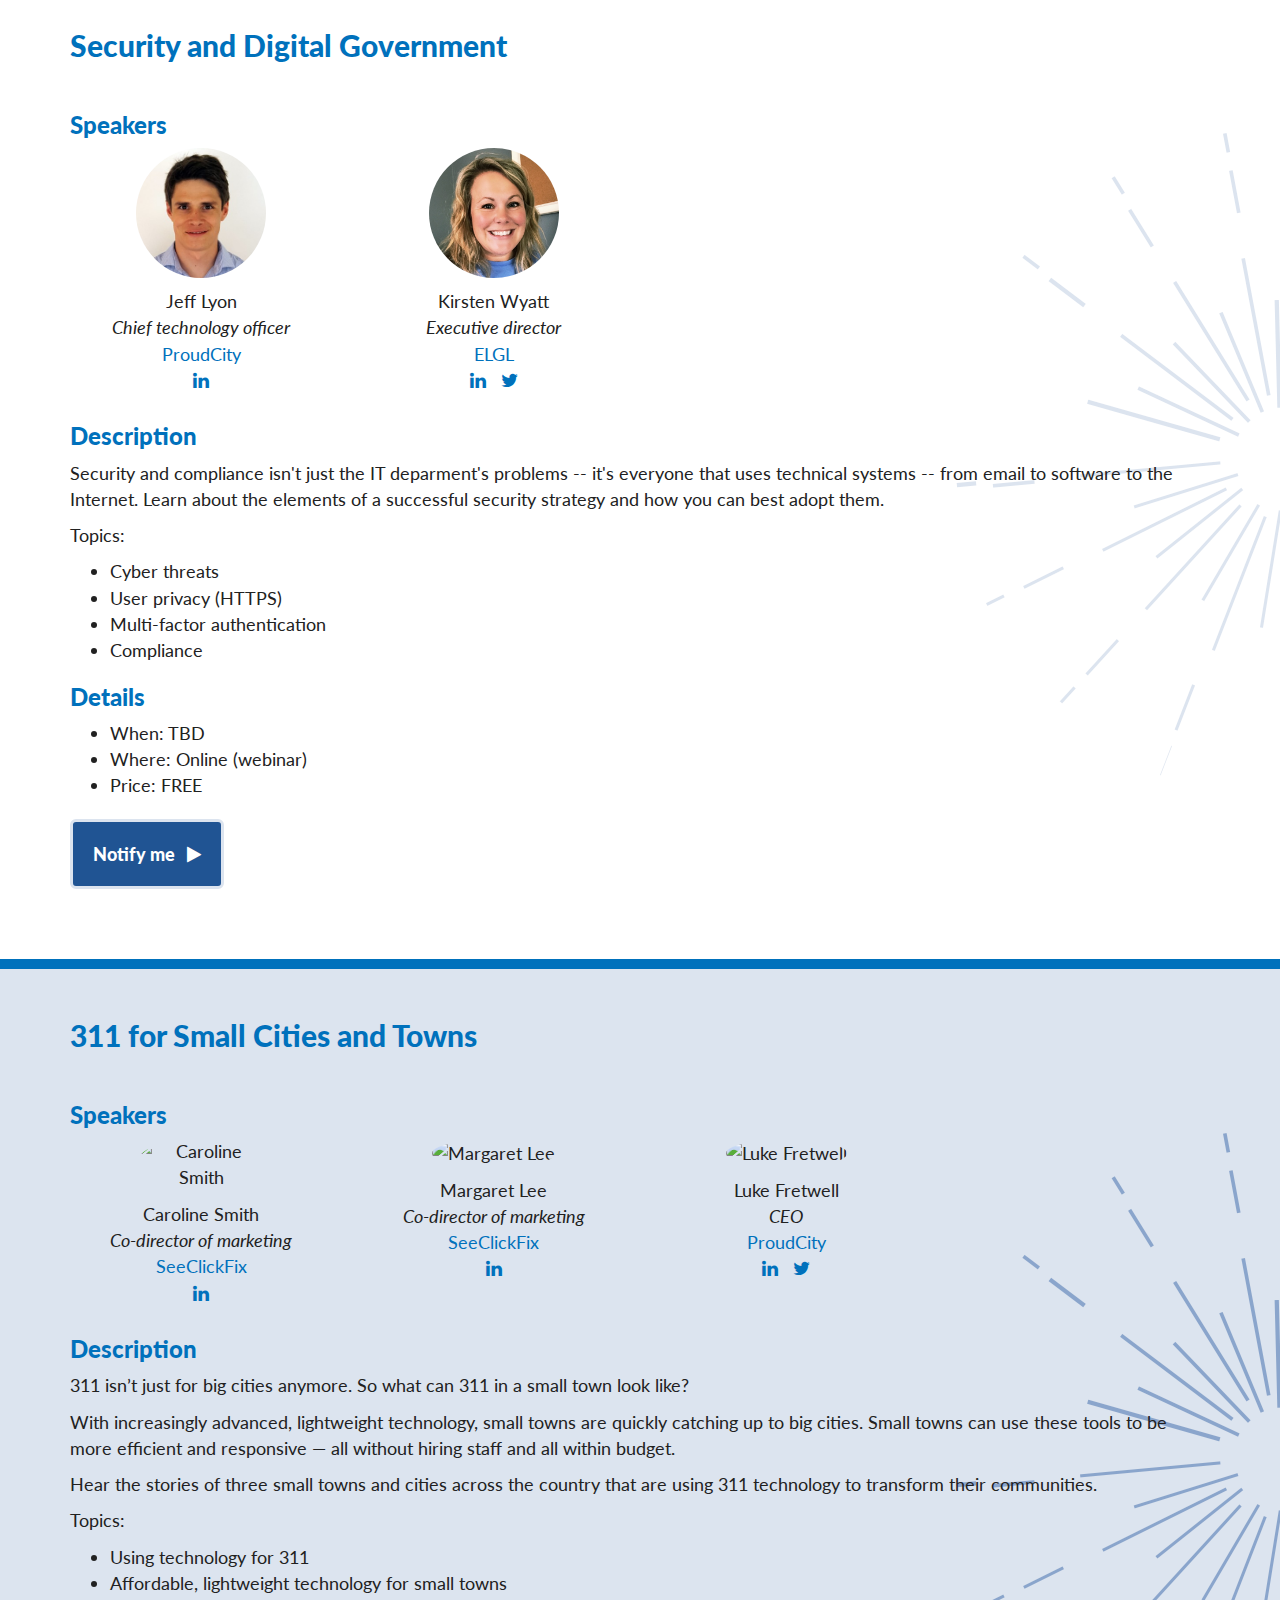
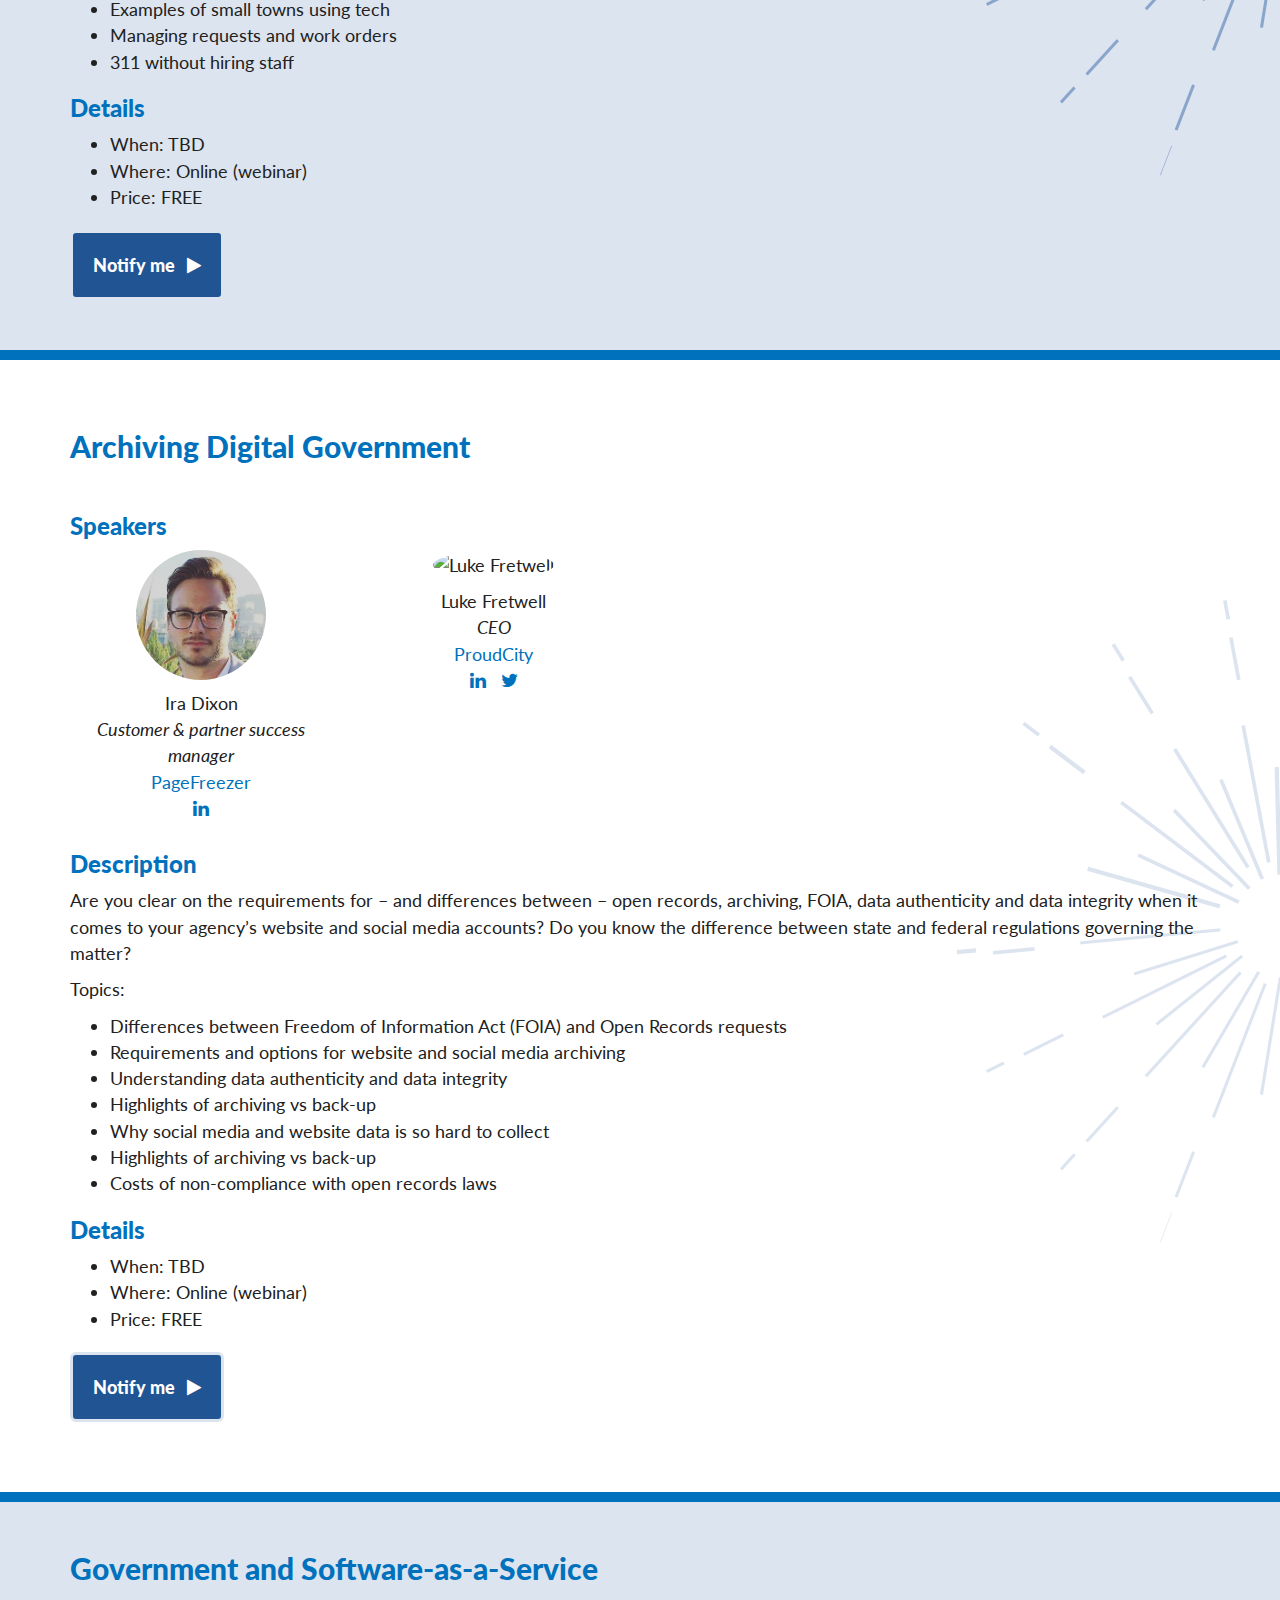
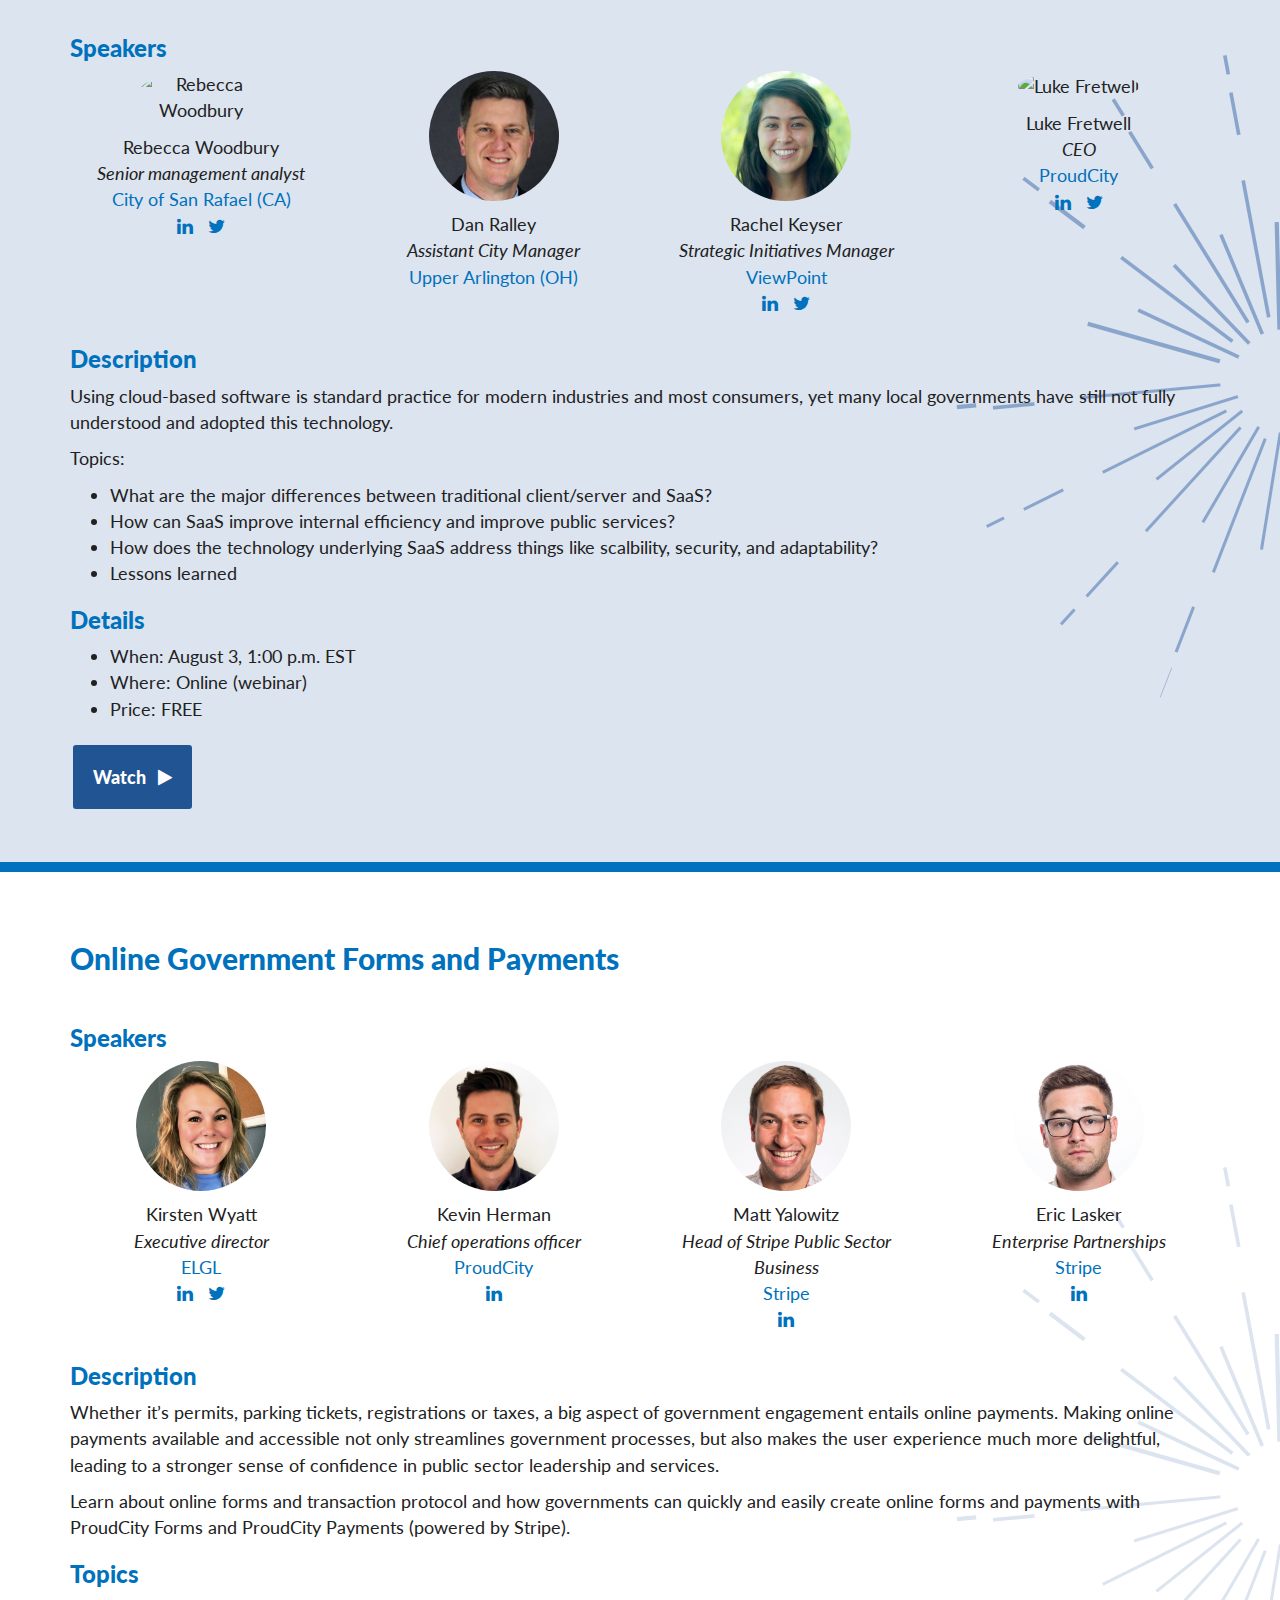
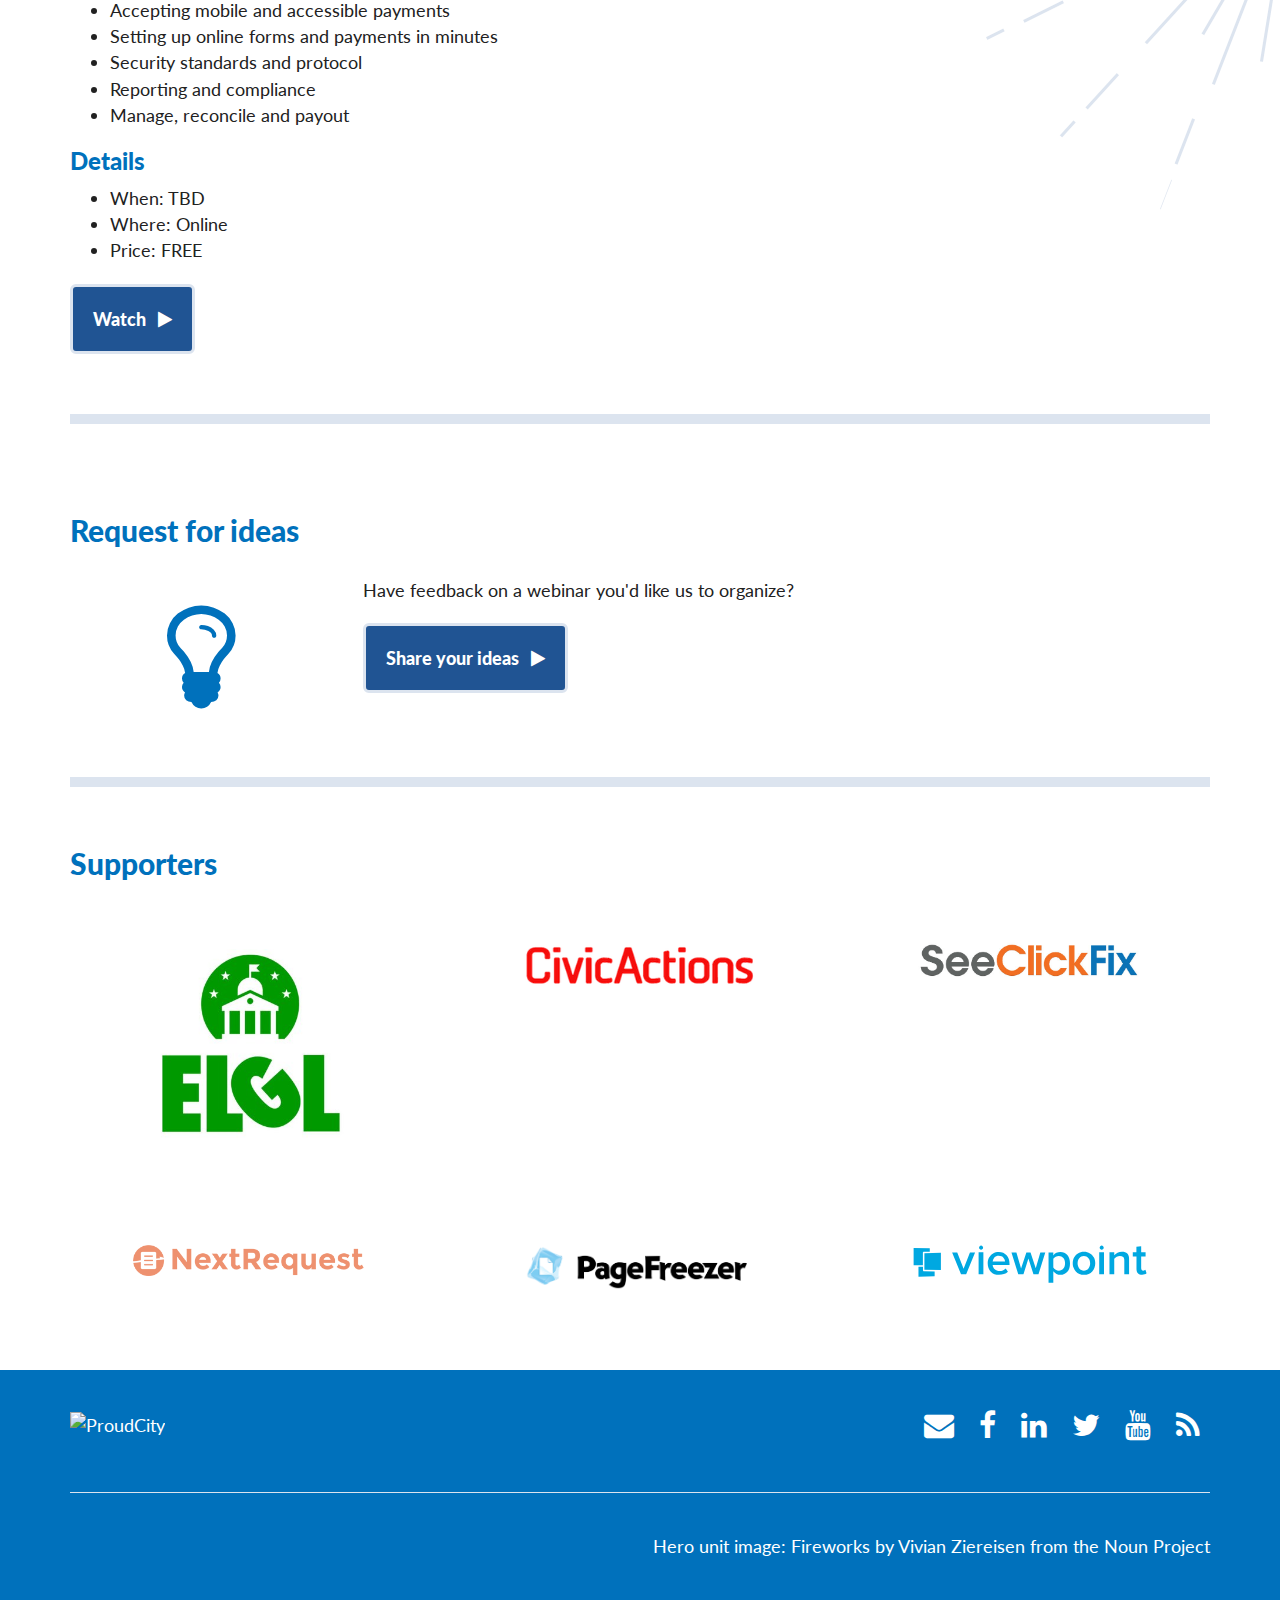
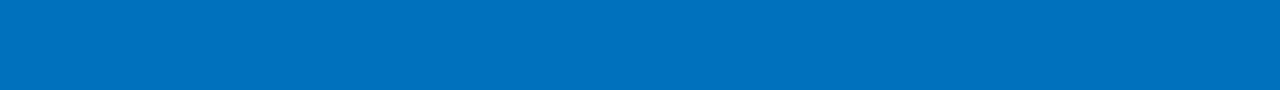
==== commit 95e79731: "New session" ====
--- a/index.html
+++ b/index.html
@@ -202,82 +202,11 @@
     </div>
 
     <div class="section2">
-
-    <div class="container">
-
-      <div class="row">
-        <div class="col-md-12">
-          <h2><a href=""name="forms-payments"><a href="https://summit.proudcity.com/sessions/forms-payments/">Online Government Forms and Payments</a></a></h2>
-        </div>
-      </div>
-
-      <div class="row">
-        <div class="col-md-12">
-          <h3>Speakers</h3>
-          <div class="row text-center people">
-            <div class="col-md-3">
-              <p><img src="img/people/kirsten-wyatt.jpg" alt="Kirsten Wyatt" title="Kirsten Wyatt"></p>
-              <p>Kirsten Wyatt<br>
-                <em>Executive director</em><br>
-                <a href="http://elgl.org/">ELGL</a><br>
-                <a href="https://www.linkedin.com/in/kwyatt/"><i class="fa fa-linkedin" aria-hidden="true"></i></a> &nbsp; <a href="https://twitter.com/kowyatt?lang=en"> <i class="fa fa-twitter" aria-hidden="true"></i></a>
-              </p>
-            </div>
-            <div class="col-md-3">
-              <p><img src="img/people/kevin-herman.jpg" alt="Kevin Herman" title="Kevin Herman"></p>
-              <p>Kevin Herman<br>
-                <em>Chief operations officer</em><br>
-                <a href="https://proudcity.com/">ProudCity</a><br>
-                <a href="https://www.linkedin.com/in/kevin-herman-8aa2b110/"><i class="fa fa-linkedin" aria-hidden="true"></i></a>
-              </p>
-            </div>
-            <div class="col-md-3">
-              <p><img src="img/people/matt-yalowitz.jpg"></p>
-              <p>Matt Yalowitz<br>
-                <em>Head of Stripe Public Sector Business</em><br>
-                <a href="https://stripe.com/">Stripe</a><br>
-                <a href="https://www.linkedin.com/in/kevin-herman-8aa2b110/"><i class="fa fa-linkedin" aria-hidden="true"></i></a>
-              </p>
-            </div>
-            <div class="col-md-3">
-              <p><img src="img/people/eric-lasker.jpg" alt="Eric Lasker" title="Eric Lasker"></p>
-              <p>Eric Lasker<br>
-                <em>Enterprise Partnerships</em><br>
-                <a href="https://stripe.com/">Stripe</a><br>
-                <a href="https://www.linkedin.com/in/ealasker/"><i class="fa fa-linkedin" aria-hidden="true"></i></a>
-              </p>
-            </div>
-          </div>
-          <h3>Description</h3>
-          <p>Whether it’s permits, parking tickets, registrations or taxes, a big aspect of government engagement entails online payments. Making online payments available and accessible not only streamlines government processes, but also makes the user experience much more delightful, leading to a stronger sense of confidence in public sector leadership and services.</p>
-          <p>Learn about online forms and transaction protocol and how governments can quickly and easily create online forms and payments with ProudCity Forms and ProudCity Payments (powered by Stripe).</p>
-          <h3>Topics</h3>
-          <ul>
-            <li>Accepting mobile and accessible payments</li>
-            <li>Setting up online forms and payments in minutes</li>
-            <li>Security standards and protocol</li>
-            <li>Reporting and compliance</li>
-            <li>Manage, reconcile and payout</li>
-          </ul>
-          <h3>Details</h3>
-          <ul>
-            <li>When: TBD</li>
-            <li>Where: Online</li>
-            <li>Price: FREE</li>
-          </ul>
-            <p> <a href="http://www.anymeeting.com/PIID=ED52DE80804B3E" class="btn btn-outline-inverse btn-lg">Register &nbsp; (FREE) <i class="fa fa-play" aria-hidden="true"></i></a></p>
-        </div>
-      </div>
-      
-    </div>
-    </div>
-
-    <div class="section">
-    <div class="container">
-
-      <div class="row">
-        <div class="col-md-12">
-          <h2><a href=""name="exec">Executive Leadership and Empowering Digital Government</a></h2>
+    <div class="container">
+
+      <div class="row">
+        <div class="col-md-12">
+          <h2><a href=""name="exec">Empowering Effective Digital Government from the Top</a></h2>
         </div>
       </div>
 
@@ -290,6 +219,15 @@
               <p>Cristine Alilovich<br>
                 <em>Assistant City Manager</em><br>
                 <a href="https://www.cityofsanrafael.org/">City of San Rafael (CA)</a><br>
+                <a href="https://www.linkedin.com/in/cristine-reid-alilovich-ab29968/"><i class="fa fa-linkedin" aria-hidden="true"></i></a>
+              </p>
+            </div>
+            <div class="col-md-3">
+              <p><img src="https://storage.googleapis.com/proudcity/wwwproudcity/uploads/2017/04/rebecca-woodbury-square.png" alt="Rebecca Woodbury" title="Rebecca Woodbury"></p>
+              <p>Rebecca Woodbury<br>
+                <em>Senior management analyst</em><br>
+                <a href="https://www.cityofsanrafael.org/">City of San Rafael (CA)</a><br>
+                <a href="https://www.linkedin.com/in/rebeccawoodbury/"><i class="fa fa-linkedin" aria-hidden="true"></i></a> &nbsp; <a href="https://twitter.com/whatupsanrafael"> <i class="fa fa-twitter" aria-hidden="true"></i></a>
               </p>
             </div>
             <div class="col-md-3">
@@ -303,94 +241,27 @@
             <div class="col-md-3">
               &nbsp;
             </div>
-            <div class="col-md-3">
-              &nbsp;
-            </div>
           </div>
           <h3>Description</h3>
-          <p>Effective digital government starts at the top, with executives -- from city managers to city council -- embracing a new approach to leadership on technical and cultural issues. In this session, we’ll discuss the role of leadership in enabling a holistic culture of digital public service.</p>
-          <p>Topics:</p>
-          <ul>
-            <li>Emotional (digital) intelligence</li>
-            <li>Creating a culture of digital</li>
-            <li>Building and empowering the team</li>
-            <li>Rethinking your approach to technology</li>
+          <p>Effective digital government starts at the top with executives -- from city managers to city council -- embracing a new approach to leadership on technical and organizational cultural issues. In this fireside chat with City of San Rafael Assistant City Manager Cristine Alilovich and Senior Management Analyst Rebecca Woodbury, we’ll discuss the role of leadership in enabling a holistic culture of iterative, proactive, digital public service.</p>
+          <h3>Topics</h3>
+          <ul>
+            <li>Building and empowering the internal team to effectively execute digital</li>
+            <li>Rethinking your approach to procuring, releasing and managing technology</li>
+            <li>Creating sustainable strategies that eliminate long-term technical debt</li>
           </ul>
           <h3>Details</h3>
           <ul>
-            <li>When: TBD</li>
-            <li>Where: Online (webinar)</li>
+            <li>When: November 29 &middot; 10 a.m. PT / 1 p.m. ET</li>
+            <li>Where: Online</li>
             <li>Price: FREE</li>
           </ul>
-            <p> <a href="https://goo.gl/forms/pdlOlJfHWS7Ci3Ex1" class="btn btn-outline-inverse btn-lg">Notify me &nbsp; <i class="fa fa-play" aria-hidden="true"></i></a></p>
+            <p> <a href="http://www.anymeeting.com/PIID=ED53DF81864E3F" class="btn btn-outline-inverse btn-lg">Register &nbsp; <i class="fa fa-play" aria-hidden="true"></i></a></p>
         </div>
       </div>
       
     </div>
     </div>
-
-    <div class="section2">
-    <div class="container">
-
-      <div class="row">
-        <div class="col-md-12">
-          <h2><a href=""name="it-leader">IT Leadership for Effective Digital Government</a></h2>
-        </div>
-      </div>
-
-      <div class="row">
-        <div class="col-md-12">
-          <h3>Speakers</h3>
-          <div class="row text-center people">
-            <div class="col-md-3">
-              <p><img src="img/people/brian-kelley.jpg" alt="Brian Kelley" title="Brian Kelley"></p>
-              <p>Brian Kelley<br>
-                <em>Chief information officer</em><br>
-                <a href="http://www.co.portage.oh.us/">Portage County</a><br>
-                <a href="https://www.linkedin.com/in/briankelley"><i class="fa fa-linkedin" aria-hidden="true"></i></a>
-              </p>
-            </div>
-            <div class="col-md-3">
-              <p><img src="img/people/terance-henry.jpg" alt="Terance Henry" title="Terance Henry"></p>
-              <p>Terance Henry<br>
-                <em>IT Director</em><br>
-                <a href="http://www.cityofmarionil.gov">Marion (IL)</a><br>
-              </p>
-            </div>
-            <div class="col-md-3">
-              <p><img src="img/people/kirsten-wyatt.jpg" alt="Kirsten Wyatt" title="Kirsten Wyatt"></p>
-              <p>Kirsten Wyatt<br>
-                <em>Executive director</em><br>
-                <a href="http://elgl.org/">ELGL</a><br>
-                <a href="https://www.linkedin.com/in/kwyatt/"><i class="fa fa-linkedin" aria-hidden="true"></i></a> &nbsp; <a href="https://twitter.com/kowyatt?lang=en"> <i class="fa fa-twitter" aria-hidden="true"></i></a>
-              </p>
-            </div>
-            <div class="col-md-3">
-              &nbsp;
-            </div>
-          </div>
-          <h3>Description</h3>
-          <p>With technology becoming more integrated into all aspects of our lives, whether it’s iPhone, Google, Facebook or Amazon, we expect government to work like the digital products we use every day. Government political, administrative and technical leaders must understand the consumerization of IT, its relevance to government and how create a culture of digital innovation that brings effective online services to those they serve.</p>
-          <p>Topics:</p>
-          <ul>
-            <li>Consumerization of IT</li>
-            <li>Creating a culture of digital</li>
-            <li>Governance</li>
-            <li>Transformation from brick and mortar service delivery to virtual service delivery</li>
-          </ul>
-          <h3>Details</h3>
-          <ul>
-            <li>When: TBD</li>
-            <li>Where: Online (webinar)</li>
-            <li>Price: FREE</li>
-          </ul>
-            <p> <a href="https://goo.gl/forms/pdlOlJfHWS7Ci3Ex1" class="btn btn-outline-inverse btn-lg">Notify me &nbsp; <i class="fa fa-play" aria-hidden="true"></i></a></p>
-        </div>
-      </div>
-      
-    </div>
-    </div>
-
 
     <div class="section">
     <div class="container">
@@ -422,12 +293,6 @@
               </p>
             </div>
             <div class="col-md-3">
-          <p><img src="https://civicactions.com/wp-content/uploads/2015/12/Elizabeth-Raley.jpg"  alt="Elizabeth Raley" title="Elizabeth Raley"></p>
-          <p>Elizabeth Raley<br>
-            <em>Director of Professional Services</em><br>
-            <a href="https://civicactions.com/">CivicActions</a><br>
-            <a href="https://www.linkedin.com/in/elizabethraley/"><i class="fa fa-linkedin" aria-hidden="true"></i></a> &nbsp; <a href="https://twitter.com/elizabethraley"> <i class="fa fa-twitter" aria-hidden="true"></i></a>
-          </p>
             </div>
             <div class="col-md-3">
               &nbsp;
@@ -762,6 +627,70 @@
       
     </div>
     </div>
+
+
+    <div class="section2">
+    <div class="container">
+
+      <div class="row">
+        <div class="col-md-12">
+          <h2><a href=""name="it-leader">IT Leadership for Effective Digital Government</a></h2>
+        </div>
+      </div>
+
+      <div class="row">
+        <div class="col-md-12">
+          <h3>Speakers</h3>
+          <div class="row text-center people">
+            <div class="col-md-3">
+              <p><img src="img/people/brian-kelley.jpg" alt="Brian Kelley" title="Brian Kelley"></p>
+              <p>Brian Kelley<br>
+                <em>Chief information officer</em><br>
+                <a href="http://www.co.portage.oh.us/">Portage County</a><br>
+                <a href="https://www.linkedin.com/in/briankelley"><i class="fa fa-linkedin" aria-hidden="true"></i></a>
+              </p>
+            </div>
+            <div class="col-md-3">
+              <p><img src="img/people/terance-henry.jpg" alt="Terance Henry" title="Terance Henry"></p>
+              <p>Terance Henry<br>
+                <em>IT Director</em><br>
+                <a href="http://www.cityofmarionil.gov">Marion (IL)</a><br>
+              </p>
+            </div>
+            <div class="col-md-3">
+              <p><img src="img/people/kirsten-wyatt.jpg" alt="Kirsten Wyatt" title="Kirsten Wyatt"></p>
+              <p>Kirsten Wyatt<br>
+                <em>Executive director</em><br>
+                <a href="http://elgl.org/">ELGL</a><br>
+                <a href="https://www.linkedin.com/in/kwyatt/"><i class="fa fa-linkedin" aria-hidden="true"></i></a> &nbsp; <a href="https://twitter.com/kowyatt?lang=en"> <i class="fa fa-twitter" aria-hidden="true"></i></a>
+              </p>
+            </div>
+            <div class="col-md-3">
+              &nbsp;
+            </div>
+          </div>
+          <h3>Description</h3>
+          <p>With technology becoming more integrated into all aspects of our lives, whether it’s iPhone, Google, Facebook or Amazon, we expect government to work like the digital products we use every day. Government political, administrative and technical leaders must understand the consumerization of IT, its relevance to government and how create a culture of digital innovation that brings effective online services to those they serve.</p>
+          <p>Topics:</p>
+          <ul>
+            <li>Consumerization of IT</li>
+            <li>Creating a culture of digital</li>
+            <li>Governance</li>
+            <li>Transformation from brick and mortar service delivery to virtual service delivery</li>
+          </ul>
+          <h3>Details</h3>
+          <ul>
+            <li>When: TBD</li>
+            <li>Where: Online (webinar)</li>
+            <li>Price: FREE</li>
+          </ul>
+            <p> <a href="https://goo.gl/forms/pdlOlJfHWS7Ci3Ex1" class="btn btn-outline-inverse btn-lg">Notify me &nbsp; <i class="fa fa-play" aria-hidden="true"></i></a></p>
+        </div>
+      </div>
+      
+    </div>
+    </div>
+
 -->
     <div class="section2">
     <div class="container">
@@ -831,6 +760,83 @@
     </div>
     </div>
 
+    <div class="section">
+
+    <div class="container">
+
+      <div class="row">
+        <div class="col-md-12">
+          <h2><a href="" name="forms-payments"><a href="https://summit.proudcity.com/sessions/forms-payments/">Online Government Forms and Payments</a></a></h2>
+        </div>
+      </div>
+
+      <div class="row">
+        <div class="col-md-12">
+          <h3>Speakers</h3>
+          <div class="row text-center people">
+            <div class="col-md-3">
+              <p><img src="img/people/kirsten-wyatt.jpg" alt="Kirsten Wyatt" title="Kirsten Wyatt"></p>
+              <p>Kirsten Wyatt<br>
+                <em>Executive director</em><br>
+                <a href="http://elgl.org/">ELGL</a><br>
+                <a href="https://www.linkedin.com/in/kwyatt/"><i class="fa fa-linkedin" aria-hidden="true"></i></a> &nbsp; <a href="https://twitter.com/kowyatt?lang=en"> <i class="fa fa-twitter" aria-hidden="true"></i></a>
+              </p>
+            </div>
+            <div class="col-md-3">
+              <p><img src="img/people/kevin-herman.jpg" alt="Kevin Herman" title="Kevin Herman"></p>
+              <p>Kevin Herman<br>
+                <em>Chief operations officer</em><br>
+                <a href="https://proudcity.com/">ProudCity</a><br>
+                <a href="https://www.linkedin.com/in/kevin-herman-8aa2b110/"><i class="fa fa-linkedin" aria-hidden="true"></i></a>
+              </p>
+            </div>
+            <div class="col-md-3">
+              <p><img src="img/people/matt-yalowitz.jpg"></p>
+              <p>Matt Yalowitz<br>
+                <em>Head of Stripe Public Sector Business</em><br>
+                <a href="https://stripe.com/">Stripe</a><br>
+                <a href="https://www.linkedin.com/in/kevin-herman-8aa2b110/"><i class="fa fa-linkedin" aria-hidden="true"></i></a>
+              </p>
+            </div>
+            <div class="col-md-3">
+              <p><img src="img/people/eric-lasker.jpg" alt="Eric Lasker" title="Eric Lasker"></p>
+              <p>Eric Lasker<br>
+                <em>Enterprise Partnerships</em><br>
+                <a href="https://stripe.com/">Stripe</a><br>
+                <a href="https://www.linkedin.com/in/ealasker/"><i class="fa fa-linkedin" aria-hidden="true"></i></a>
+              </p>
+            </div>
+          </div>
+          <h3>Description</h3>
+          <p>Whether it’s permits, parking tickets, registrations or taxes, a big aspect of government engagement entails online payments. Making online payments available and accessible not only streamlines government processes, but also makes the user experience much more delightful, leading to a stronger sense of confidence in public sector leadership and services.</p>
+          <p>Learn about online forms and transaction protocol and how governments can quickly and easily create online forms and payments with ProudCity Forms and ProudCity Payments (powered by Stripe).</p>
+          <h3>Topics</h3>
+          <ul>
+            <li>Accepting mobile and accessible payments</li>
+            <li>Setting up online forms and payments in minutes</li>
+            <li>Security standards and protocol</li>
+            <li>Reporting and compliance</li>
+            <li>Manage, reconcile and payout</li>
+          </ul>
+          <h3>Details</h3>
+          <ul>
+            <li>When: TBD</li>
+            <li>Where: Online</li>
+            <li>Price: FREE</li>
+          </ul>
+            <p> <a href="https://summit.proudcity.com/sessions/forms-payments" class="btn btn-outline-inverse btn-lg">Watch &nbsp; <i class="fa fa-play" aria-hidden="true"></i></a></p>
+        </div>
+      </div>
+
+      <div class="row">
+        <div class="col-md-12">
+          <hr>
+        </div>
+      </div>
+            
+    </div>
+    </div>
+
     <div class="container">
       
       <div class="row">
@@ -872,7 +878,7 @@
       <div class="row text-center">
         <div class="col-md-4">
           <p>
-          <a href="http://elgl.org"><img src="img/logos/elgl.png" alt="ELGL" title="ELGL"></a>
+          <a href="http://elgl.org"><img src="img/logos/elgl.jpg" alt="ELGL" title="ELGL"></a>
           </p>
         </div>
         <div class="col-md-4">
@@ -951,5 +957,7 @@
 
 </script>
 
+<!-- Go to www.addthis.com/dashboard to customize your tools --> <script type="text/javascript" src="//s7.addthis.com/js/300/addthis_widget.js#pubid=ra-59a72e7e53e99ae6"></script> 
+
 </body>
 </html>--- a/css/style.css
+++ b/css/style.css
@@ -295,3 +295,12 @@
   margin-bottom: 20px;
   margin-top: 20px;
 }
+
+/* Images */
+
+img.border-rounded {
+  border-radius: 10px;
+  border: 5px solid #f1f1f1;
+  margin-bottom: 15px;
+  max-width: 500px;
+}
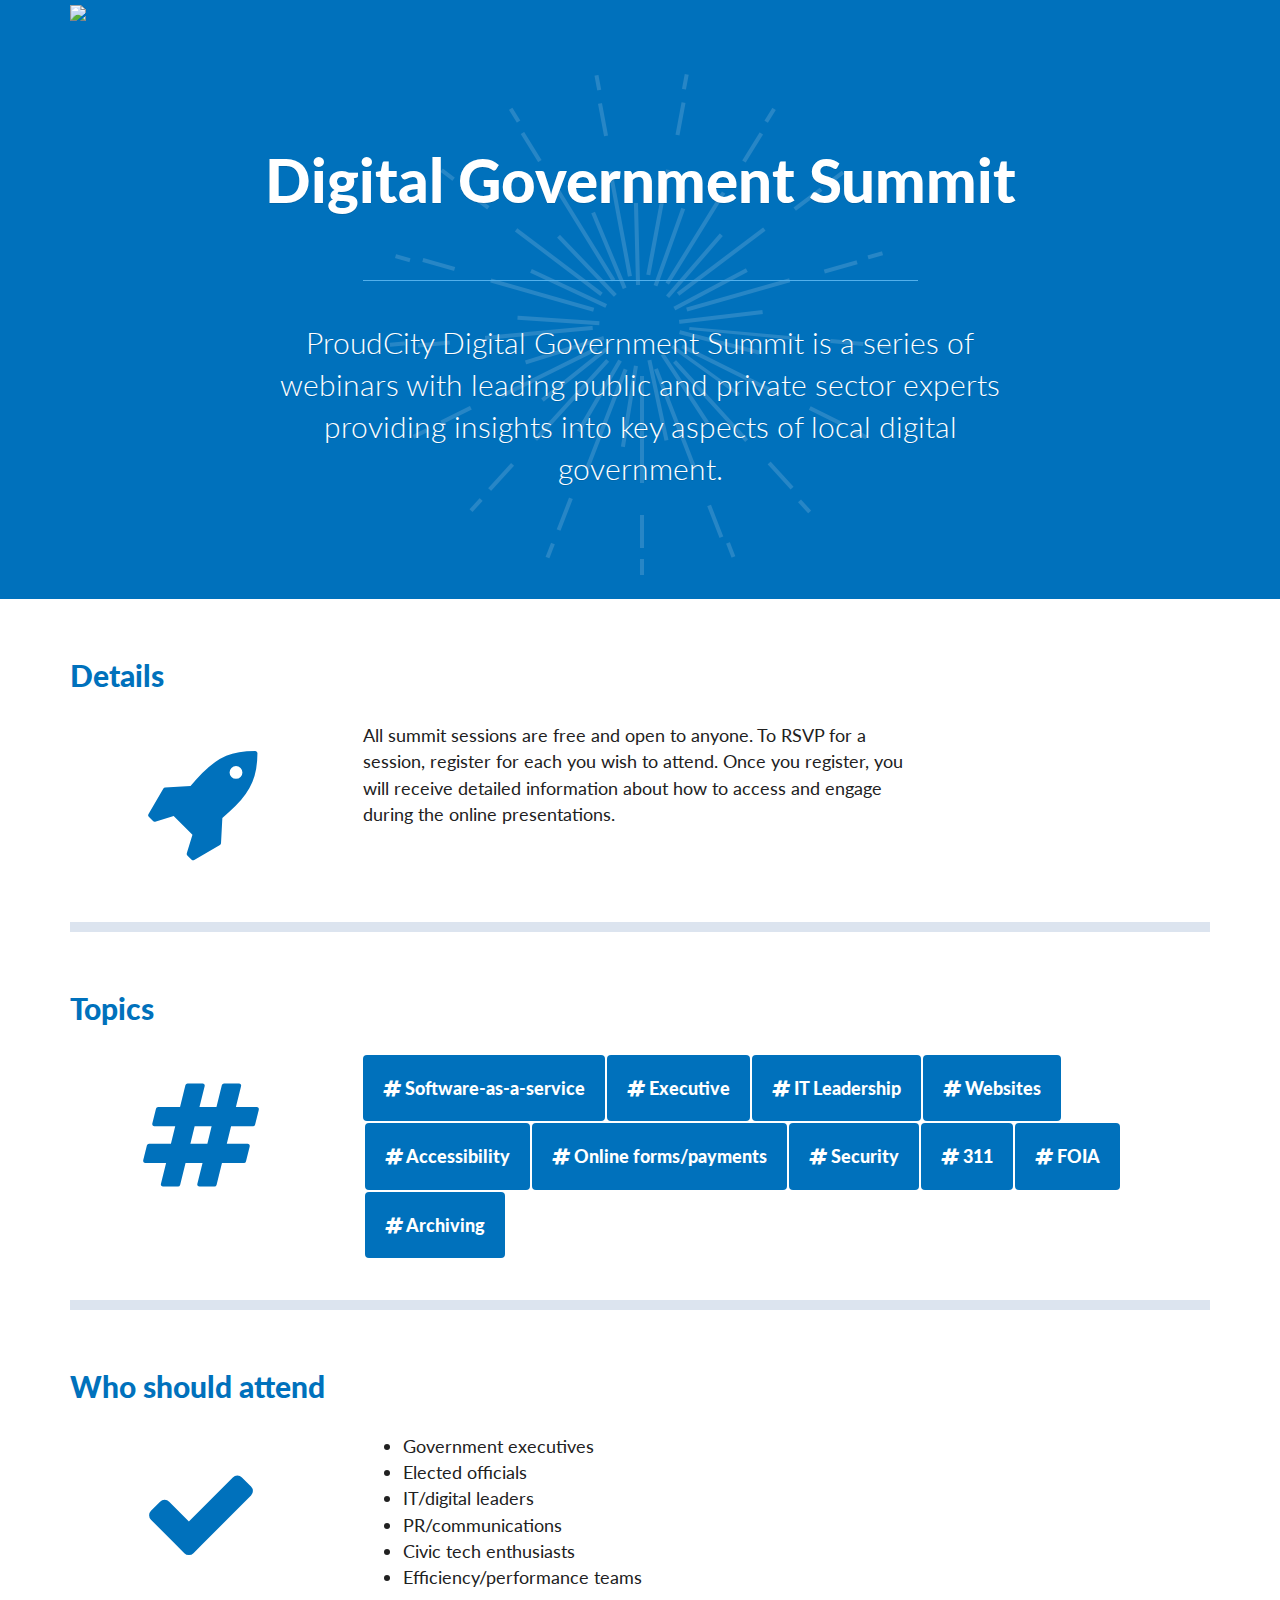
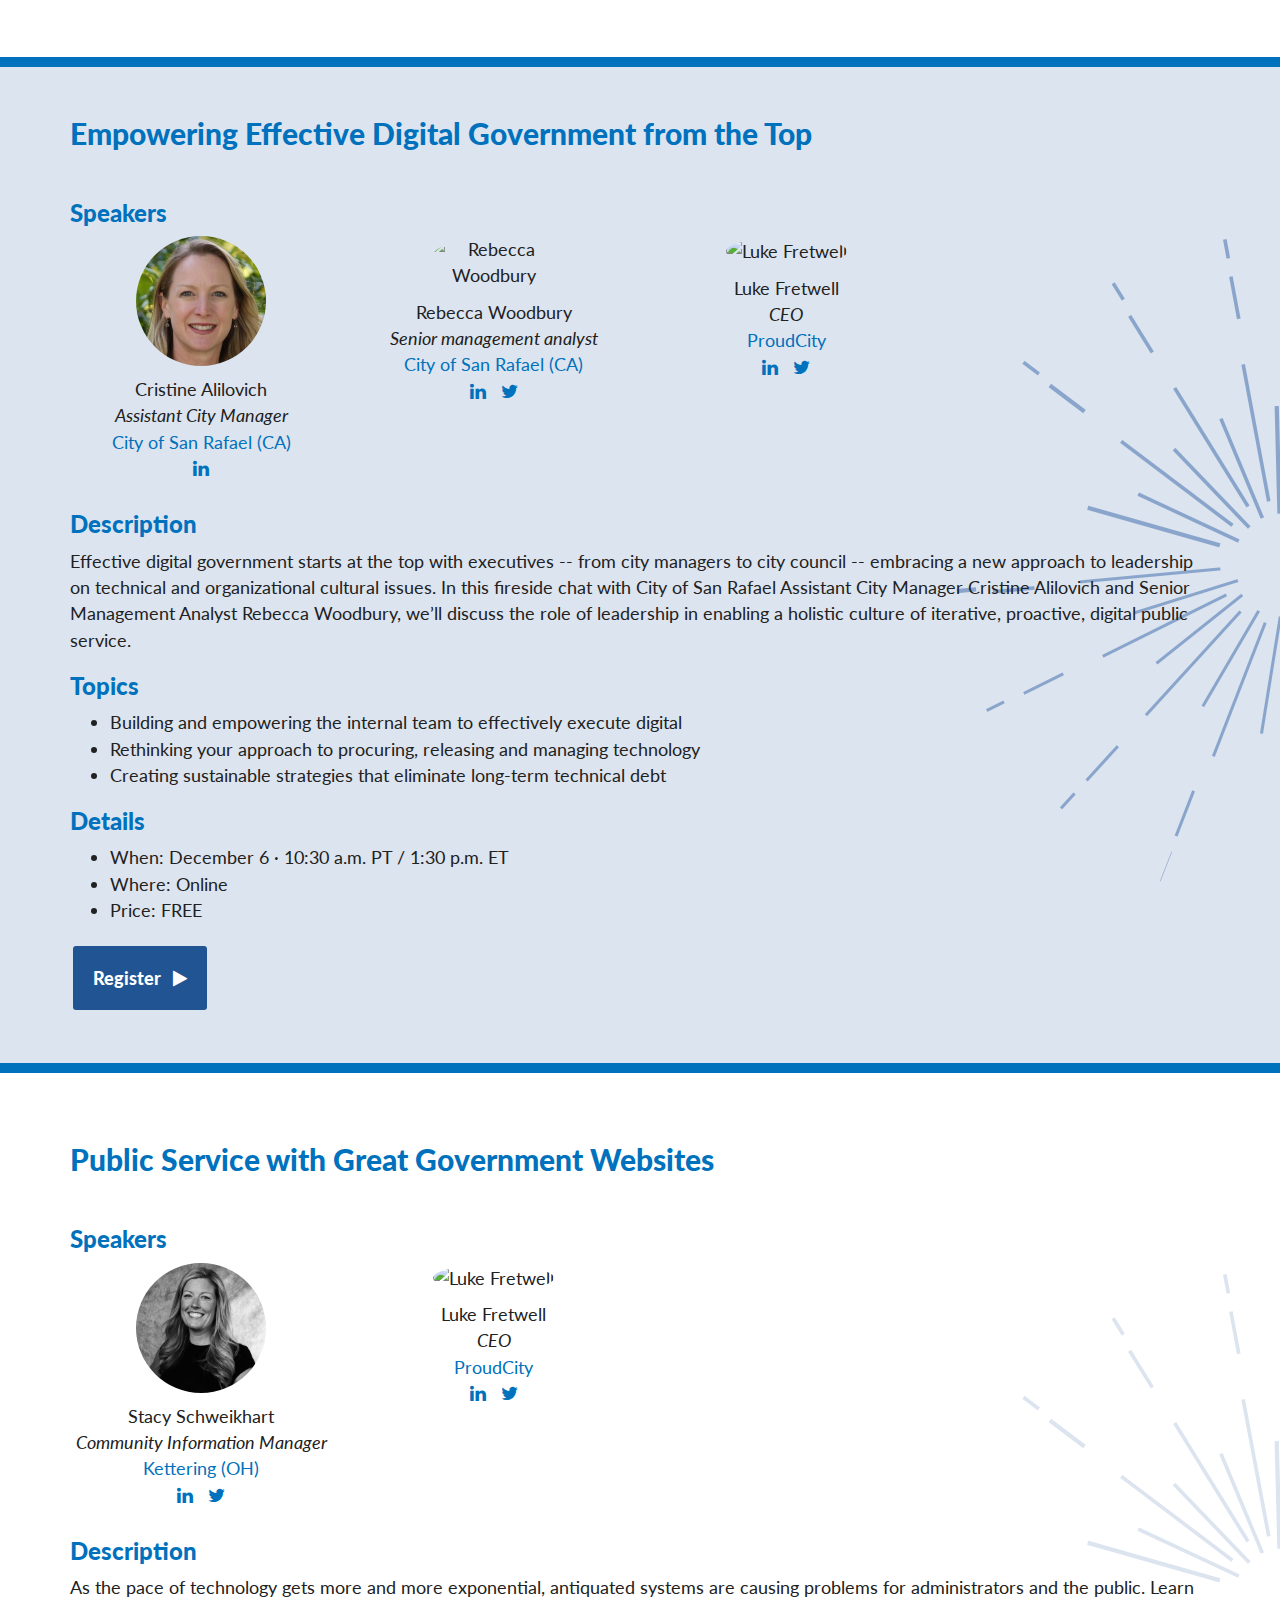
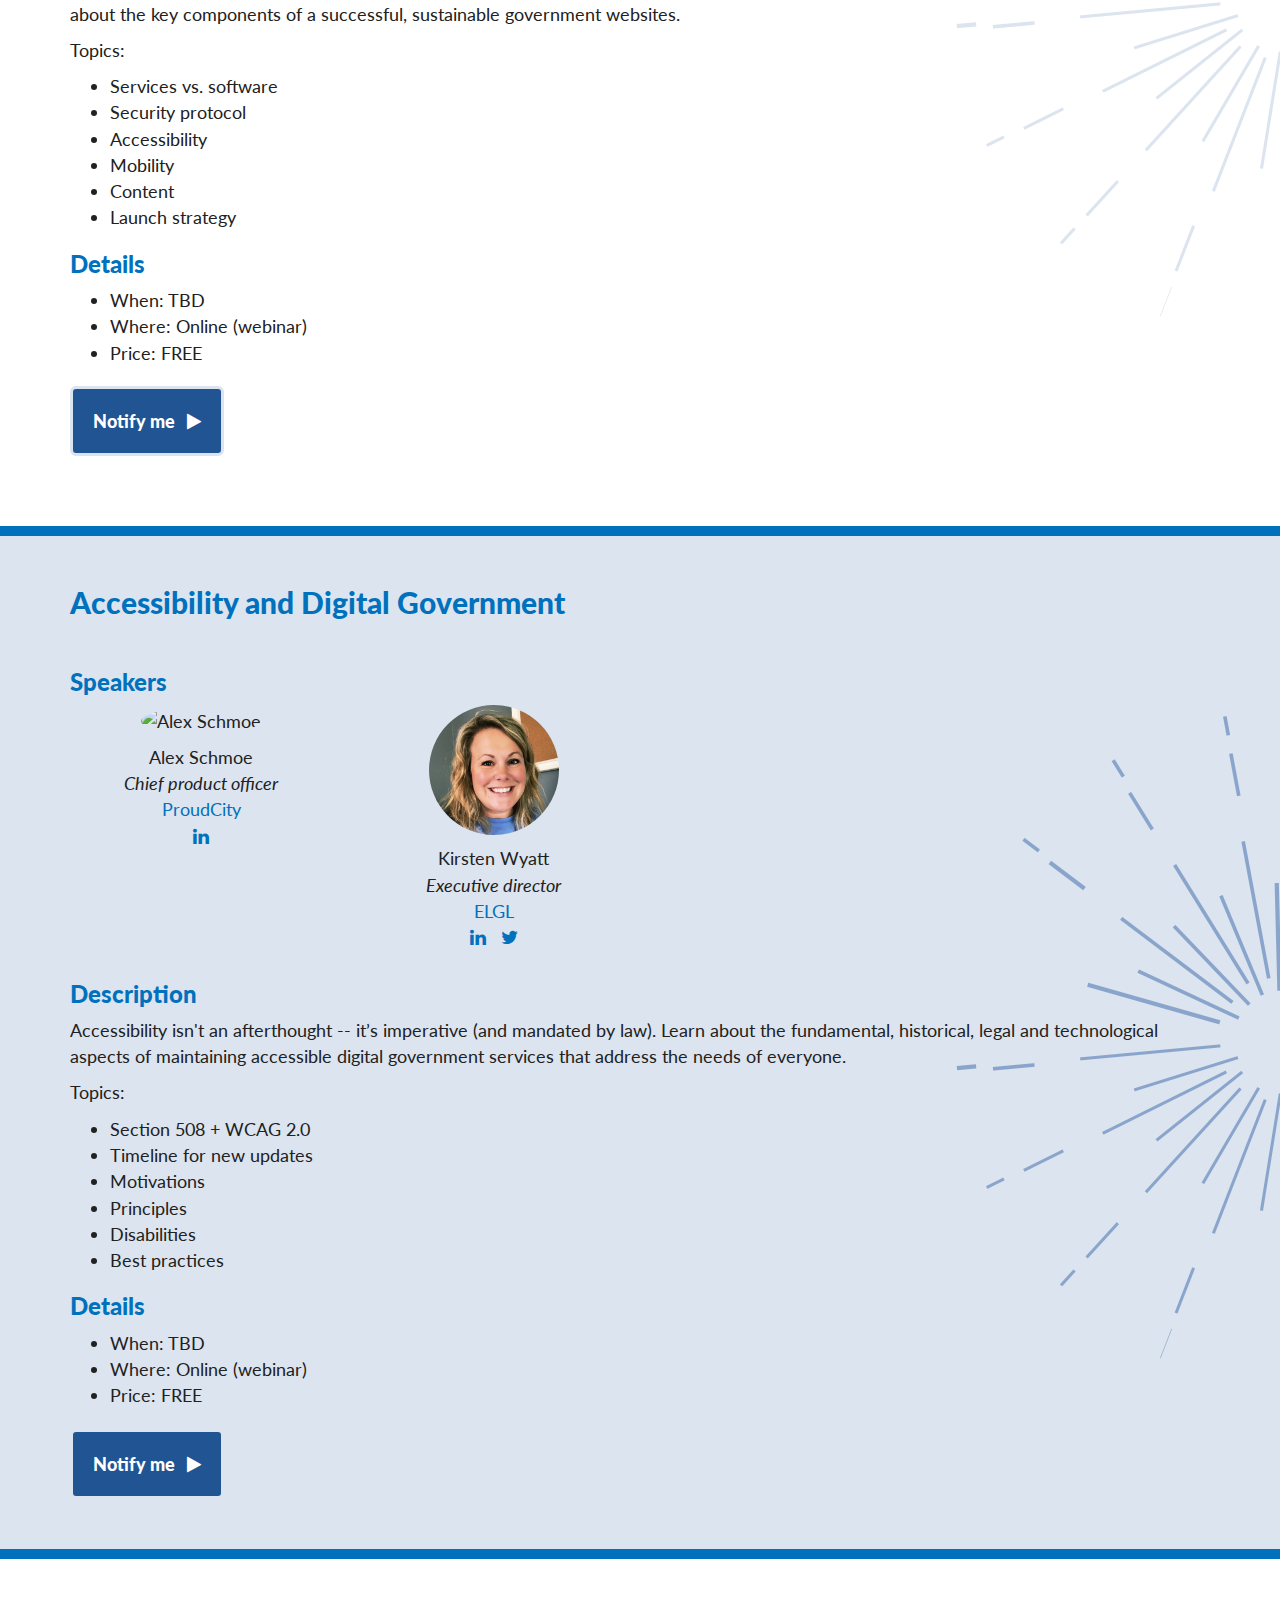
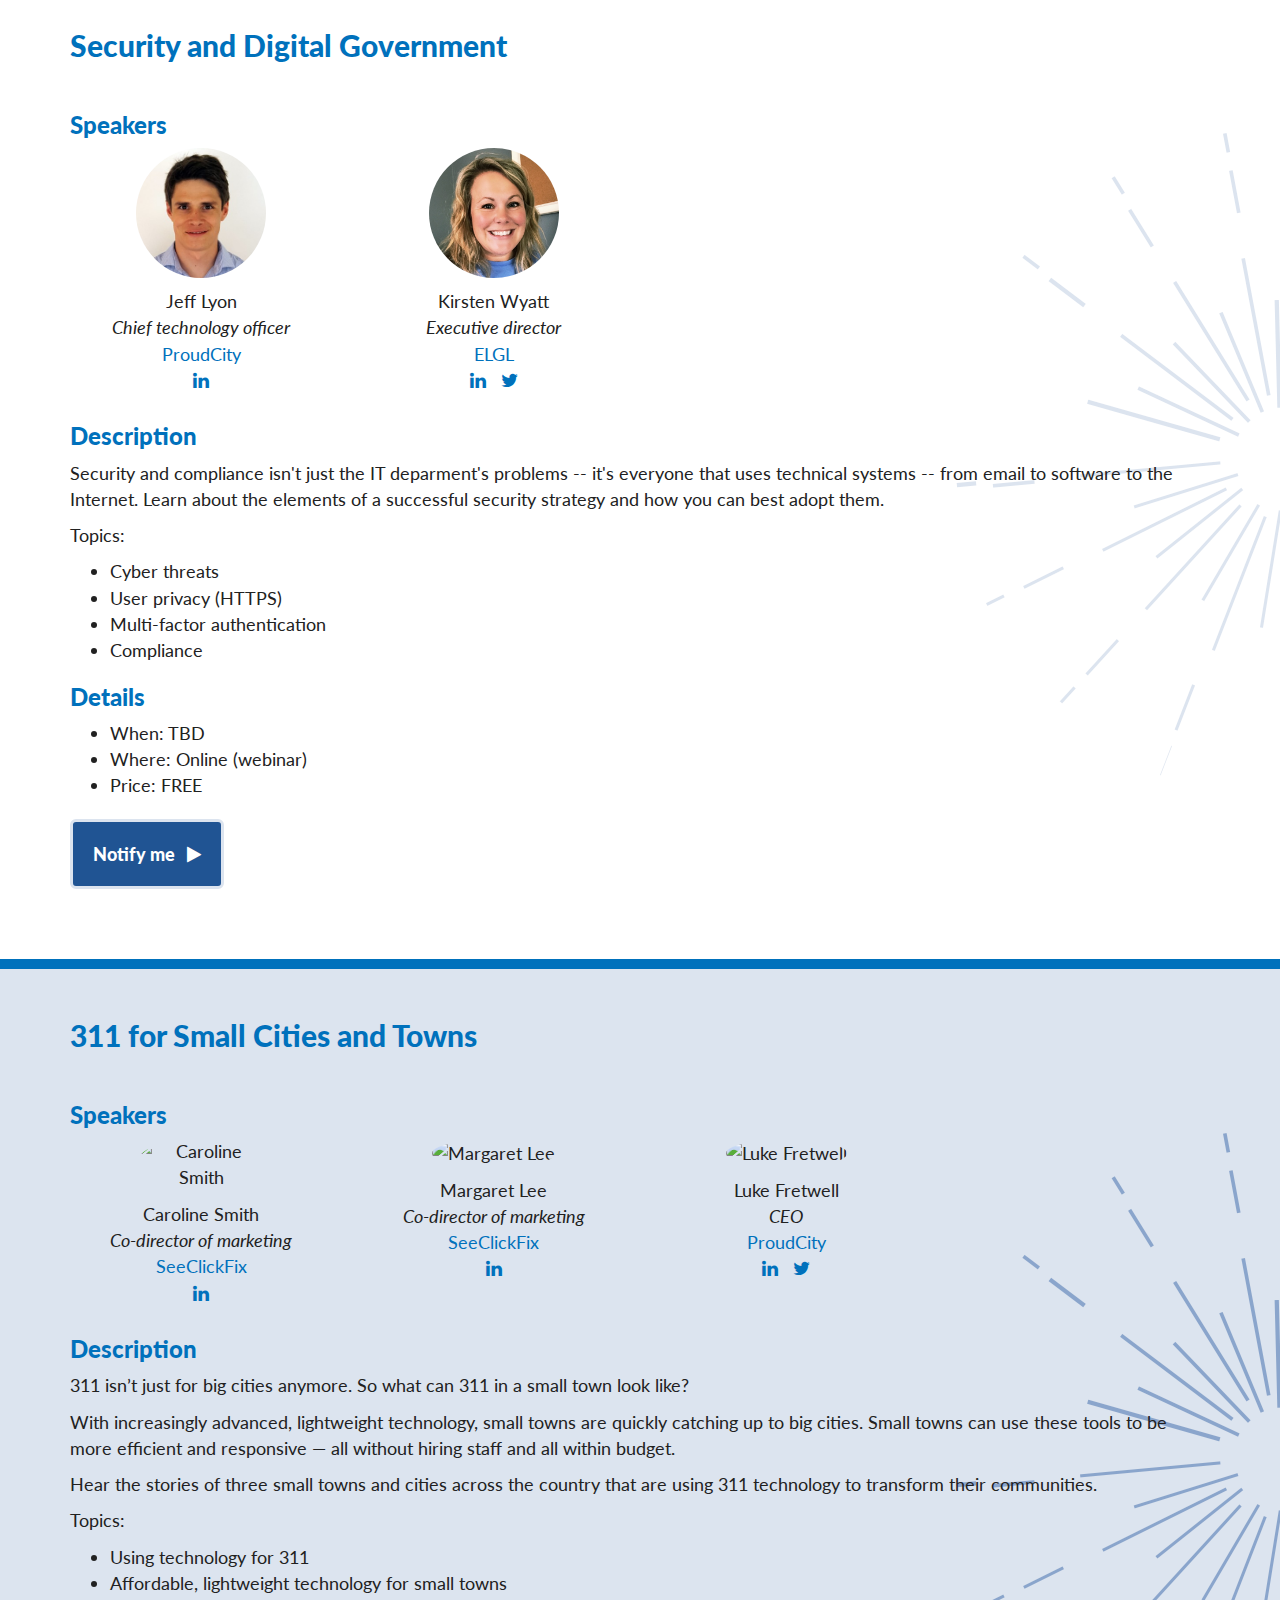
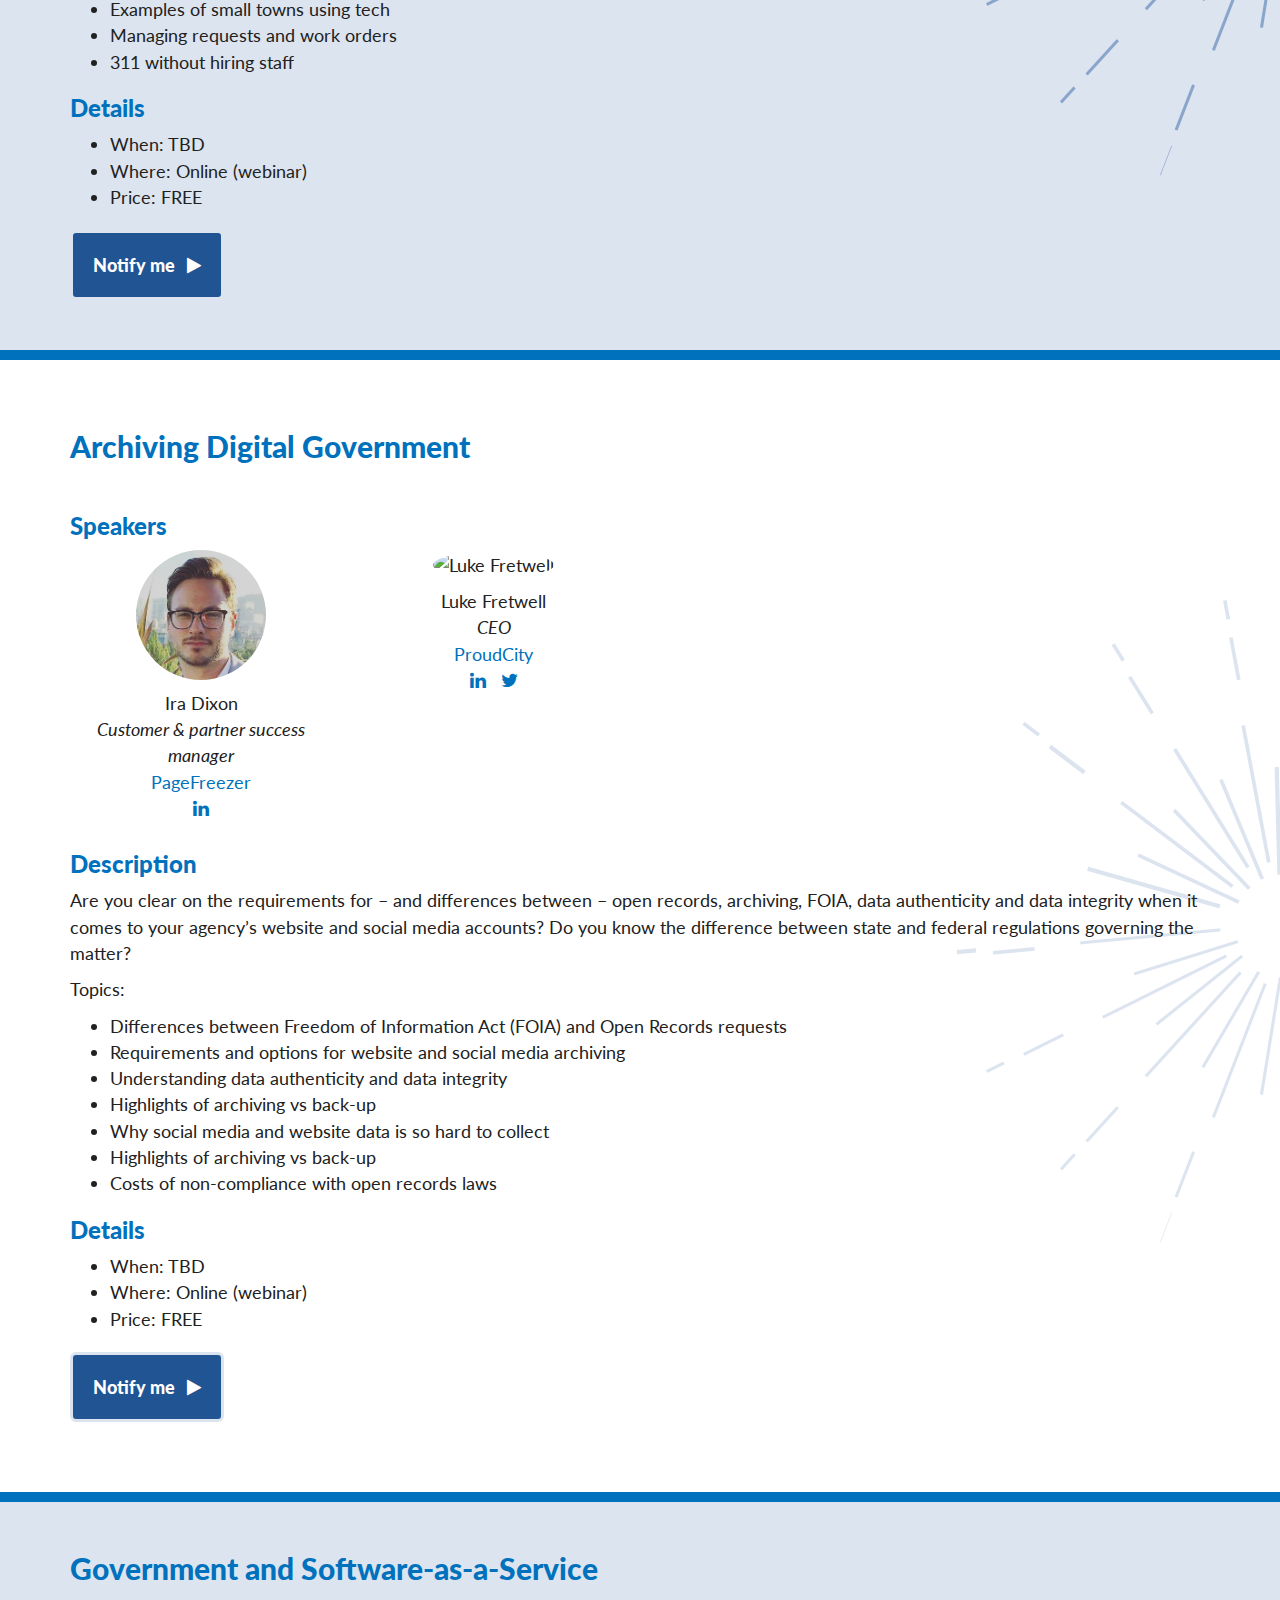
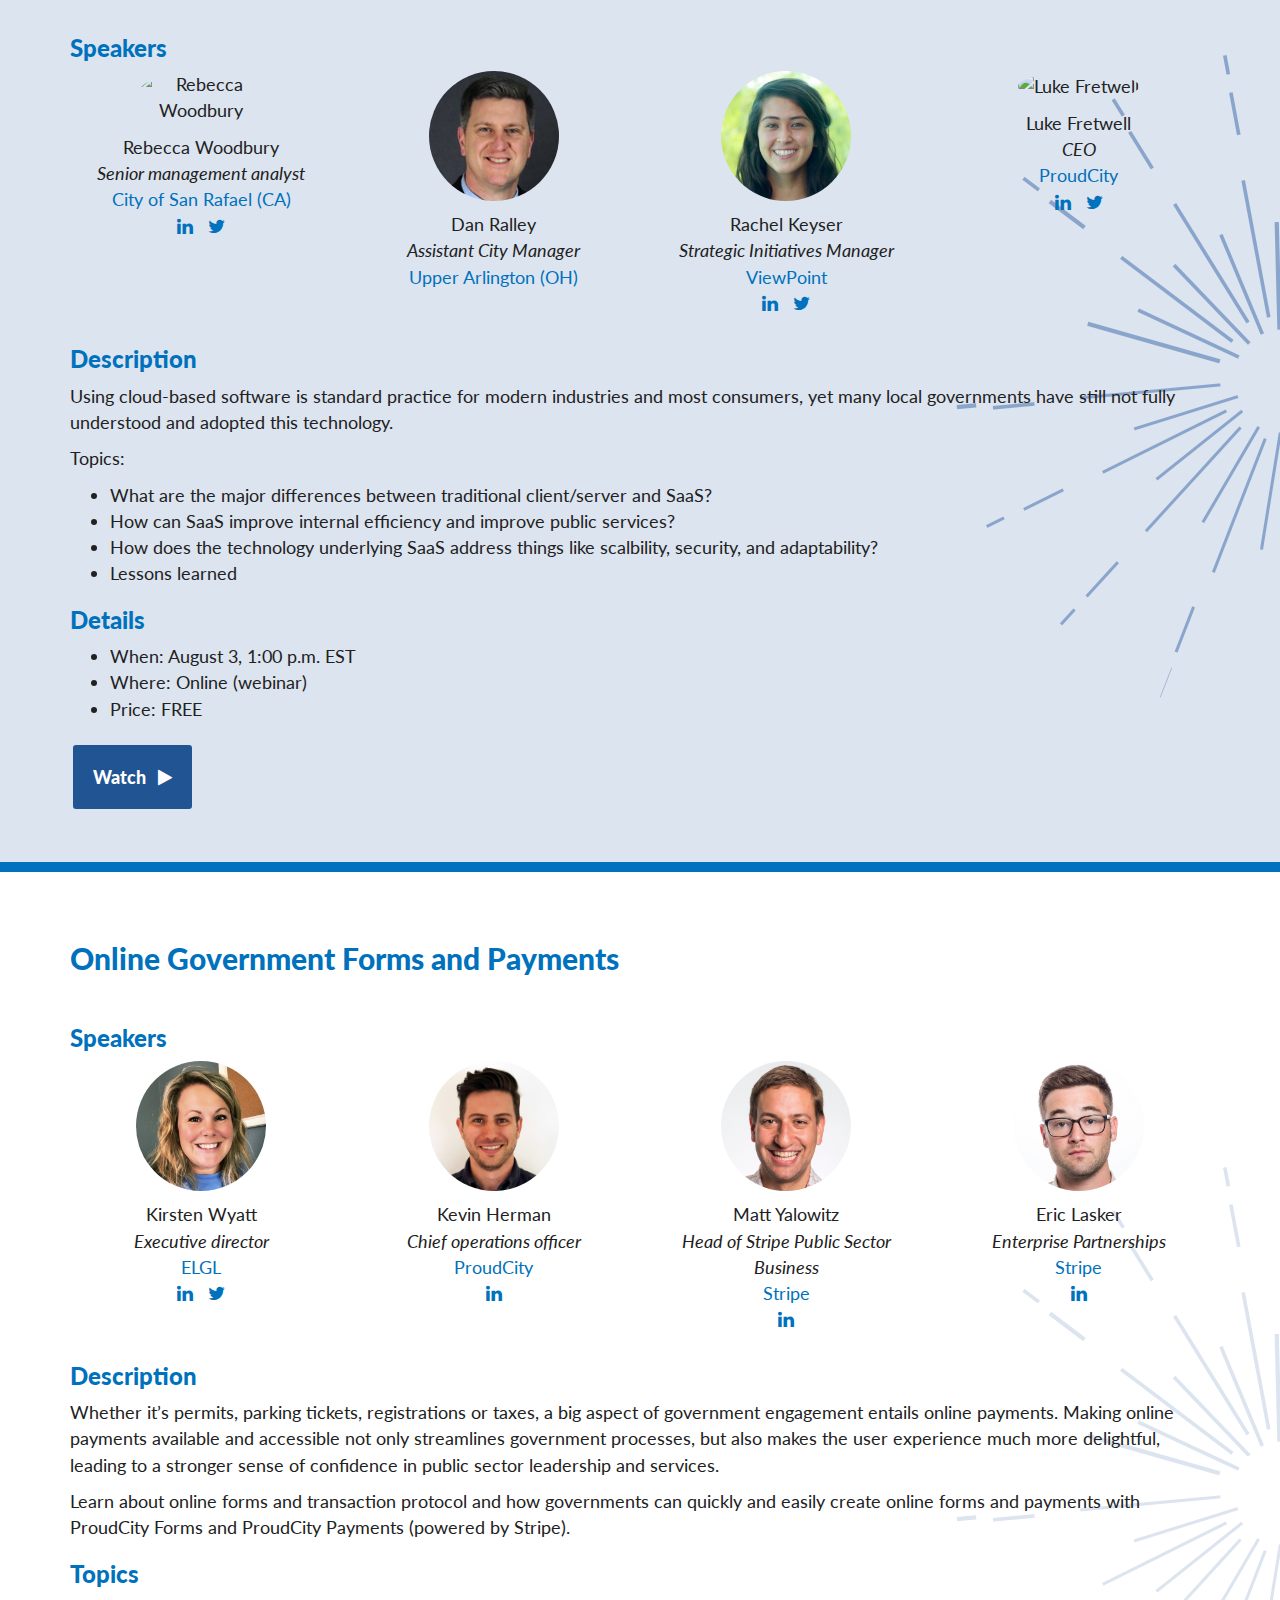
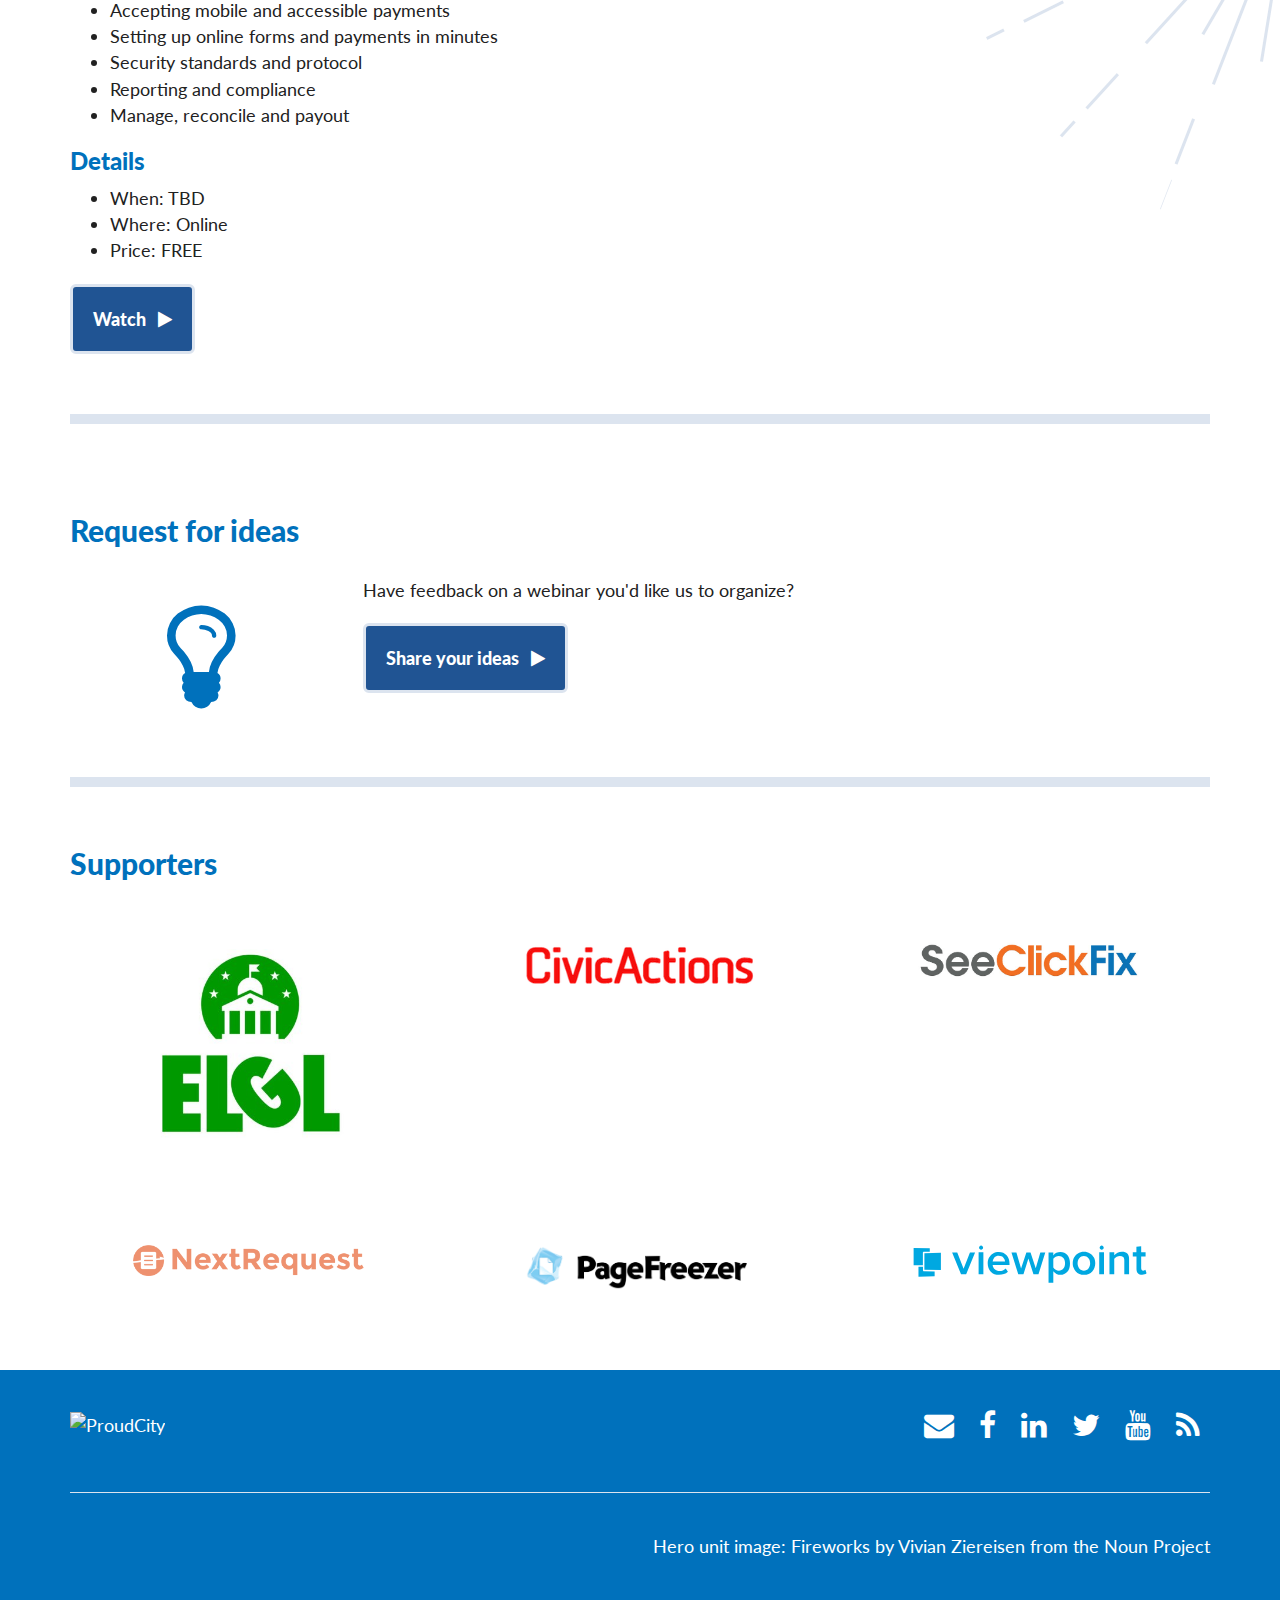
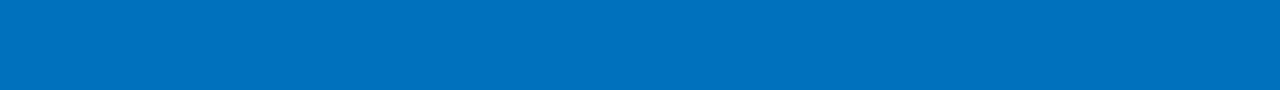
==== commit 5d67b34d: "Leadership update" ====
--- a/index.html
+++ b/index.html
@@ -252,7 +252,7 @@
           </ul>
           <h3>Details</h3>
           <ul>
-            <li>When: November 29 &middot; 10 a.m. PT / 1 p.m. ET</li>
+            <li>When: December 6 &middot; 10:30 a.m. PT / 1:30 p.m. ET</li>
             <li>Where: Online</li>
             <li>Price: FREE</li>
           </ul>
